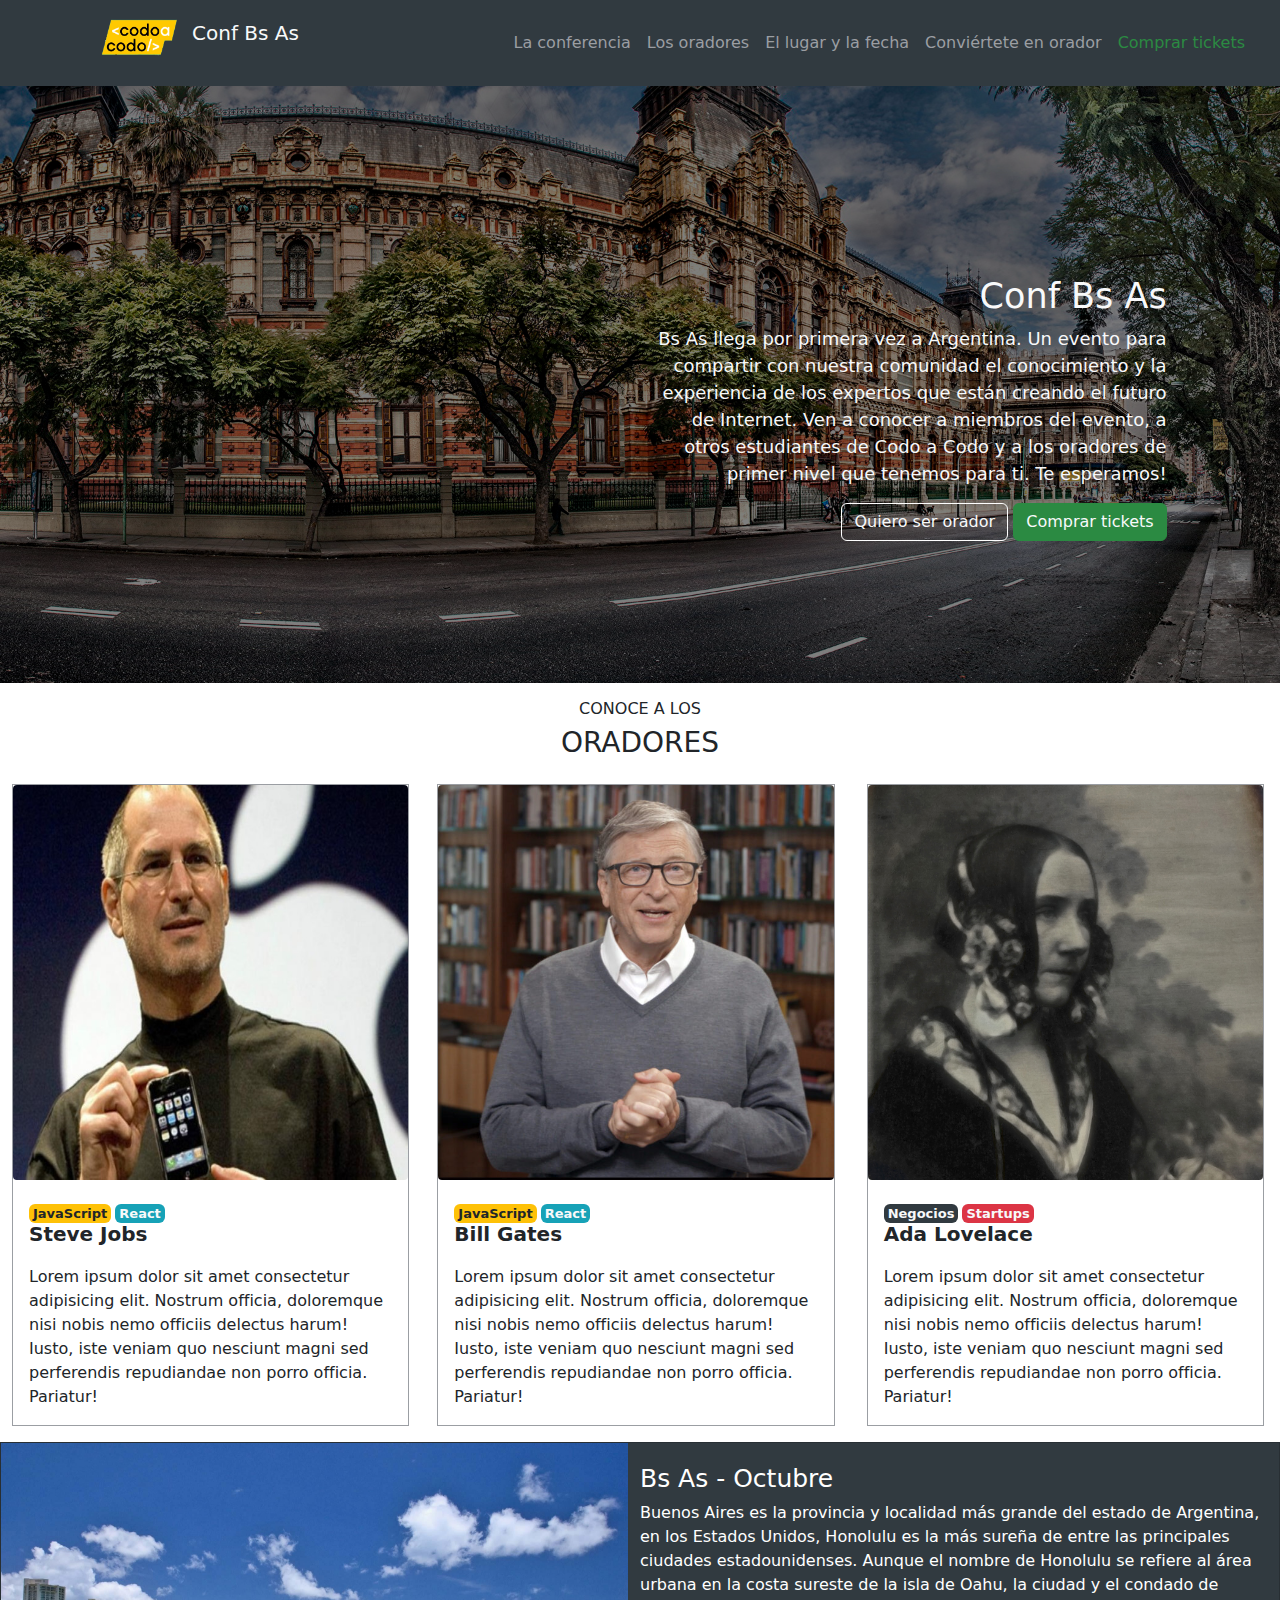
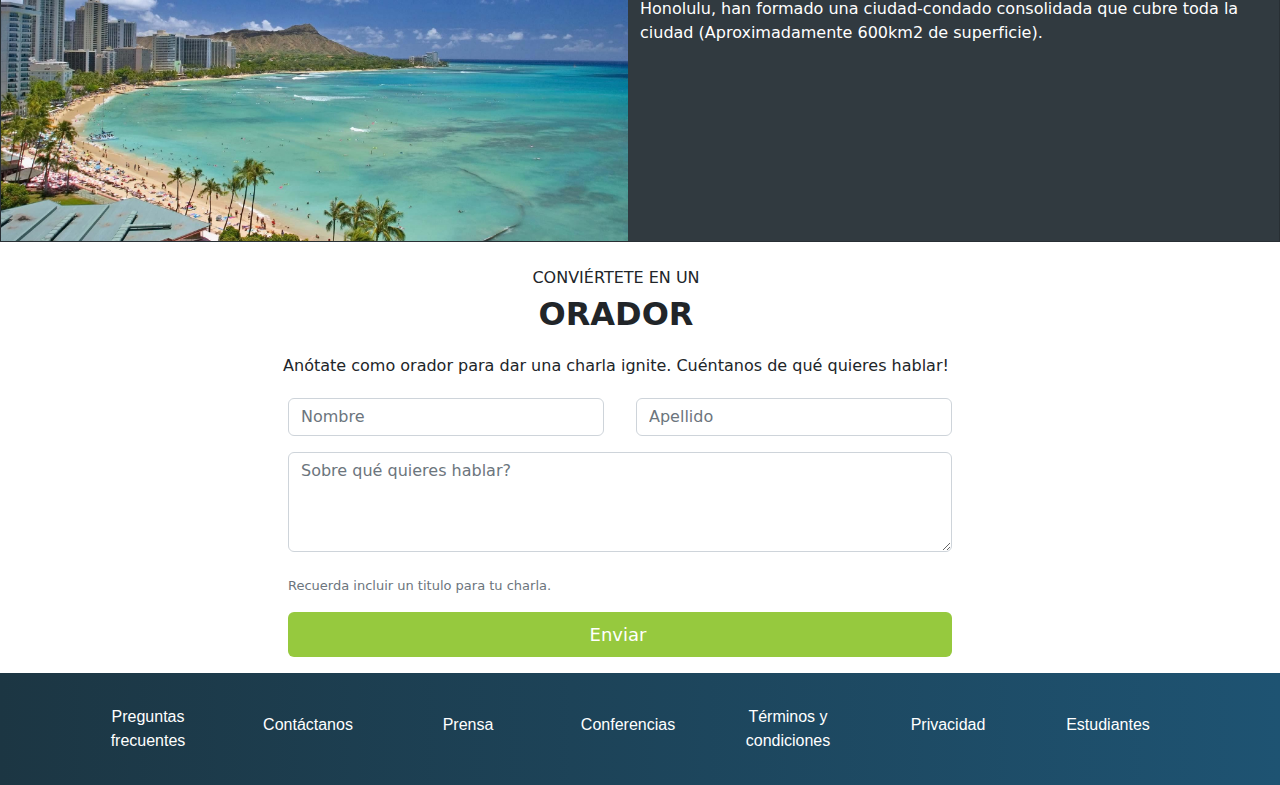
==== index.html @ 65436421 "Pagina web" ====
<!DOCTYPE html>
<html lang="es">
  <head>
    <meta charset="UTF-8">
    <meta http-equiv="X-UA-Compatible" content="IE=edge">
    <meta name="Descripcion" content="Trabajo integrador">
    <meta name="viewport" content="width=device-width, initial-scale=1.0">
    <link rel="stylesheet" href="./scss/custom.css">
    <link rel="preconnect" href="https://fonts.googleapis.com">
    <link rel="preconnect" href="https://fonts.gstatic.com" crossorigin>
    <link href="https://fonts.googleapis.com/css2?family=Oswald:wght@300&family=Poppins:wght@500&family=Roboto:wght@300&family=Scada&display=swap" rel="stylesheet">
    <title>Integrador</title>
  </head>
  <body class="body">
    <script src="/lib/bootstrap/dist/js/bootstrap.min.js"></script>
    <div class="menu">
      <!-- SECCION "NAVBAR" -->
      <nav class="navbar position-relative navbar-expand-lg">
        <div class="container-fluid">
          <img id="logonav" class="logo postition-absolute" src="./assets/img/codoacodo.png" alt="logo de codo a codo">
          <a id="inicio_conf" class="navbar-brand text-light ps-50px" href="#secmain">Conf Bs As</a>
          <button class="navbar-toggler" type="button" data-bs-toggle="collapse" data-bs-target="#navbarNavAltMarkup" aria-controls="navbarNavAltMarkup" aria-expanded="false" aria-label="Toggle navigation">
            <span class="navbar-toggler-icon"></span>
          </button>
          <div class="collapse navbar-collapse" id="navbarNavAltMarkup">
            <div class="navbar-nav fs-6">
              <a id="la_conf" class="nav-link" aria-current="page" href="#secmain">La conferencia</a>
              <a id="los_oradores" class="nav-link" href="#oradores">Los oradores</a>
              <a id="el_lyf" class="nav-link" href="#lugyfec">El lugar y la fecha</a>
              <a id="conv_en_orador" class="nav-link" href="#conv_orador">Conviértete en orador</a>
              <a id="link_comp_tickets" class="nav-link" href="#">Comprar tickets</a>
            </div>
          </div>  
        </div>     
      </nav>
    </div>
    <!-- SECCION PRINCIPAL "CONF BS AS" -->
    <section id="secmain" class="seccionprincipal position-relative">
      <div class="body-background img-fluid" style="background-image: url('./assets/img/ba1.jpg'); height: 597px; background-position: bottom; background-size: cover; position: relative;">
        <div class="mascara postition-absolute" style="background-color: rgba(0, 0, 0, 0.5); height: 597px; background-position: center; background-size: cover;">
            <div class="cont_flex postition-absolute text-light text-end bottom-30">
              <h1 class="main">
                Conf Bs As
              </h1>
              <p class="mainconf">
                Bs As llega por primera vez a Argentina. Un evento para compartir con nuestra comunidad el  conocimiento y la experiencia de los expertos que están creando el futuro de Internet. Ven a conocer a miembros del evento, a otros estudiantes de Codo a Codo y a los oradores de primer nivel  que tenemos para ti. Te esperamos!
              </p>
              <div class="botones">
                <a id="btn_conv_orador" class="btn link-light" style="border-color: white;" href="#conv_orador" role="button">Quiero ser orador</a>
                <a class="btn btn-primary link-light" href="#" role="button">Comprar tickets</a>
              </div>
            </div>
        </div>
      </div>
    </section>
    <!-- SECCION "ORADORES" -->
    <div id="oradores" class="oradores container-fluid position-relative">
      <div class="text-center p-3 postition-absolute">
        <h3 class="fs-6">
          CONOCE A LOS
        </h3>
        <h3 class="fs-3 pt-0">
          ORADORES
        </h3>
      </div>
      <div id="row_cards" class="row postition-absolute">
        <div id="col_steve" class="col mb-3">
          <div class="card1 border border-success">
            <img src="./assets/img/steve1.jpg" class="img-fluid rounded-1 d-flex justify-content-center" alt="steve_jobs">
            <div class="d-flex pt-3" style="font-size: small; margin-bottom: -20px;">
              <p class="ms-3 me-1 mt-2 px-3 bg-warning rounded-2 pe-1 ps-1 fw-bold">
                JavaScript
              </p>
              <p class="mt-2 px-3 bg-info rounded-2 pe-1 ps-1 fw-bold text-light">
                React
              </p>
            </div>
            <p class="px-3 fw-semibold fs-5">
              Steve Jobs
            </p>
            <p id="texto_steve" class="px-3">Lorem ipsum dolor sit amet consectetur adipisicing elit. Nostrum officia, doloremque nisi nobis nemo officiis delectus harum! Iusto, iste veniam quo nesciunt magni sed perferendis repudiandae non porro officia. Pariatur!
            </p>
          </div> 
        </div>
        <div class="col px-3 mb-3">
          <div class="card2 border border-success">
            <img src="./assets/img/bill.jpg" class="img-fluid rounded-1 d-flex justify-content-center" alt="bill">
            <div class="d-flex pt-3" style="font-size: small; margin-bottom: -20px;">
              <p class="ms-3 me-1 mt-2 px-3 bg-warning rounded-2 pe-1 ps-1 fw-bold">
                JavaScript
              </p>
              <p class="mt-2 px-3 bg-info rounded-2 pe-1 ps-1 fw-bold text-light">
                React
              </p>
            </div>
            <p class="px-3 fw-semibold fs-5">
              Bill Gates
            </p>
            <p id="texto_bill" class="px-3">Lorem ipsum dolor sit amet consectetur adipisicing elit. Nostrum officia, doloremque nisi nobis nemo officiis delectus harum! Iusto, iste veniam quo nesciunt magni sed perferendis repudiandae non porro officia. Pariatur!
            </p>
          </div>
        </div>
        <div class="col px-3 mb-3">
          <div class="card3 border border-success">
            <img src="./assets/img/ada.jpeg" class="img-fluid rounded-1 d-flex justify-content-center" alt="ada_lovelace">
            <div class="d-flex pt-3" style="font-size: small; margin-bottom: -20px;">
              <p class="ms-3 me-1 mt-2 px-3 bg-secondary rounded-2 pe-1 ps-1 fw-bold text-light">
                Negocios
              </p>
              <p class="mt-2 px-3 bg-danger rounded-2 pe-1 ps-1 fw-bold text-light">
                Startups
              </p>
            </div>
            <p class="px-3 fw-semibold fs-5">
              Ada Lovelace
            </p>
            <p id="texto_ada" class="px-3">Lorem ipsum dolor sit amet consectetur adipisicing elit. Nostrum officia, doloremque nisi nobis nemo officiis delectus harum! Iusto, iste veniam quo nesciunt magni sed perferendis repudiandae non porro officia. Pariatur!
            </p>
          </div> 
        </div>
      </div>
    </div>
    <!-- SECCION "EL LUGAR Y LA FECHA" -->
    <div id="lugyfec" class="lugaryfecha position-relative p-0">
      <div class="card postition-absolute text-bg-secondary mb-3 mx-0 rounded-0">
        <div id="row_lyf" class="row w-100 mx-0 p-0 d-flex">
          <div class="col p-0 m-0">
            <img id="honolulu" class="honolulu img-fluid mx-0 w-100" src="./assets/img/honolulu.jpg" alt="honolulu">
          </div>
          <div id="col_texto_lyf" class="col text-start border-top border-secondary d-flex">
            <p class="titulolyf mb-1 postition-absolute">
              Bs As - Octubre
            </p>
            <p>
              Buenos Aires es la provincia y localidad más grande del estado de Argentina, en los Estados Unidos, Honolulu es la más sureña de entre las principales ciudades estadounidenses. Aunque el nombre de Honolulu se refiere al área urbana en la costa sureste de la isla de Oahu, la ciudad y el condado de Honolulu, han formado una ciudad-condado consolidada que cubre toda la ciudad (Aproximadamente 600km2 de superficie).
            </p>  
          </div>
        </div>
      </div>
    </div>
    <!-- SECCION "CONVIERTETE EN ORADOR" -->
    <div id="conv_orador">
      <div id="texto_conv_orador" class="conv_orador text-center">
        <p class="texto_convertirse fs-6 pt-2">CONVIÉRTETE EN UN<br><span class="texto_orador fs-2 fw-semibold">ORADOR</span></p>
        <p class="texto_mensaje">Anótate como orador para dar una <span class="texto_dotted">charla ignite</span>. Cuéntanos de qué quieres hablar!</p>
      </div>
      <div id="row_conv_orador" class="row container-fluid">
        <div id="form_conv_orador_flex" class="form-floating">
          <div class="col pt-1 pe-3">
            <input type="text" class="form-control" placeholder="Nombre" aria-label="Nombre">
          </div>
          <div class="col pt-1 ps-3">
            <input type="text" class="form-control" placeholder="Apellido" aria-label="Apellido">
          </div>
        </div> 
        <div>
          <textarea class="form-control" placeholder="Sobre qué quieres hablar?" id="floatingTextarea2" style="height: 100px"></textarea>
          <label for="floatingTextarea2" class="textarea text-muted"></label>
          <p class="recordatorio text-muted">Recuerda incluir un titulo para tu charla.</p>
          <input id="enviar" class="btn" type="submit" value="Enviar">
        </div>
      </div>
    </div>
    <!-- SECCION "FOOTER" -->
    <div id="secfooter" class="secfooter">
      <footer id="footer" class="card-footer mt-3 text-center">
        <div id="row_footer_flex" class="row w-100">
          <div class="col">
            <a id="preguntasfrec" href="#" class="enlace">Preguntas frecuentes</a>
          </div>
          <div class="col pt-2">
            <a id="contactanos" href="#" class="enlace">Contáctanos</a>
          </div>
          <div class="col pt-2">
            <a id="prensa" href="#" class="enlace">Prensa</a>
          </div>
          <div class="col pt-2">
            <a id="conferencias" href="#" class="enlace">Conferencias</a>
          </div>
          <div class="col">
            <a id="termycond" href="#" class="enlace">Términos y condiciones</a>
          </div>
          <div class="col pt-2">
            <a id="privacidad" href="#" class="enlace">Privacidad</a>
          </div>
          <div class="col pt-2">
            <a id="estudiantes" href="#" class="enlace">Estudiantes</a>
          </div>
        </div>
      </footer>
    </div>
  </body>
---- scss/custom.css ----
@charset "UTF-8";
/* 1.-Patrones de color */
/* 2.-Modificación de variables en bootstrap */
/* 3.-UBICACION DEL LOGO, INICIO Y NAV */
.body {
  width: auto;
  margin-right: 0;
  padding-right: 0;
}

.navbar {
  background: #313a40;
  width: auto;
}

#la_conf:hover, #los_oradores:hover, #el_lyf:hover, #conv_en_orador:hover, #link_comp_tickets:hover {
  color: white;
}

#la_conf, #los_oradores, #el_lyf, #conv_en_orador {
  color: #9b9ea3;
}

#link_comp_tickets {
  color: #2b8a42;
}

img.logo {
  width: 180px;
  margin-bottom: 10px;
  padding-left: 2cm;
}

a.navbar-brand {
  font-size: 20px;
}

.navbar-brand {
  margin-bottom: 20px;
}

div.navbar-nav {
  padding-left: 20%;
}

/* PERSONALIZACION DE LA PARTE PRINCIPAL */
div.cont_flex {
  padding-top: 5cm;
  padding-left: 15cm;
  padding-right: 3cm;
  margin: auto;
  display: flex;
  flex-direction: column;
}

#btn_conv_orador:hover {
  color: white;
  background-color: gray;
}

/* SECCION ORADORES */
div.cont_flex_oradores {
  display: flex;
}

h1.main, .main.h1 {
  font-size: 35px;
}

p.mainconf {
  font-size: 18px;
  padding-left: 2cm;
}

/* SECCION LUGAR Y FECHA */
section.lugaryfecha {
  padding-top: 1.5cm;
}

#row {
  padding-left: 0cm;
  margin-right: 1cm;
}

#honolulu {
  background-image: url("../assets/img/honolulu.jpg");
  background-size: 50%;
}

#col_texto_lyf {
  display: flex;
  flex-direction: column;
}

p.titulolyf {
  font-size: 25px;
  font-weight: 500;
  padding-top: 0.4cm;
}

/* SECCION CONVIERTETE EN ORADOR */
#texto_conv_orador {
  display: flex;
  flex-direction: column;
  padding-right: 3rem;
}

#form_conv_orador_flex {
  margin-bottom: 1rem;
  display: flex;
  flex-direction: row;
}

#row_conv_orador {
  display: flex;
  padding-left: 18rem;
  padding-right: 19rem;
}

p.recordatorio {
  font-size: small;
}

#enviar {
  width: 100%;
  color: white;
  background-color: #96c93e;
  font-size: large;
  text-align: center;
  margin: 0;
  padding-top: 0.5rem;
  padding-bottom: 0.5rem;
  padding-right: 1rem;
}

/* FOOTER */
#footer {
  background-size: 100%;
  background: linear-gradient(to right, #1c3643, #1e5372);
  width: 100%;
  height: 100%;
  padding-top: 2rem;
  padding-bottom: 2rem;
  position: relative;
}

#row_footer_flex {
  display: flex;
  flex-direction: row;
  padding-right: 5rem;
  padding-left: 5rem;
}

#preguntasfrec, #contactanos, #prensa, #conferencias, #termycond, #privacidad, #estudiantes {
  font-weight: 400;
  font-size: 1rem;
  text-decoration: none;
  font-family: "Segoe UI", Tahoma, Geneva, Verdana, sans-serif;
  color: white;
}

/* RESPONSIVE CELULARES */
@media (max-width: 420px) {
  /* NAV Y SECCION PRINCIPAL CELULAR */
  #logonav {
    margin: 0;
    padding: 0;
    width: 35%;
  }
  #inicio_conf {
    padding-right: 3rem;
  }
  div.cont_flex {
    padding-top: 5rem;
    padding-left: 1rem;
    padding-right: 1rem;
    margin: auto;
    display: flex;
    flex-direction: column;
  }
  /* SECCION ORADORES CELULAR */
  #row_cards {
    display: flex;
    width: auto;
    height: auto;
    flex-direction: column;
  }
  #texto_steve, #texto_bill, #texto_ada {
    font-size: x-large;
  }
  /* SECCION LUGAR Y FECHA CELULAR */
  #row_lyf {
    display: flex;
    flex-direction: column;
  }
  #col_texto_lyf {
    font-size: 22px;
    padding-right: 1rem;
    padding-left: 1.5rem;
    display: flex;
    flex-direction: column;
  }
  /* SECCION CONVIERTETE EN ORADOR CELULARES */
  div#row_conv_orador {
    display: flex;
    flex-direction: column;
    padding: 0rem;
    margin: 0rem;
  }
  #texto_conv_orador p {
    display: flex;
    flex-direction: column;
    padding-left: 3rem;
  }
  #form_conv_orador_flex {
    margin-bottom: 1rem;
    display: flex;
    flex-direction: row;
  }
  /* SECCION FOOTER CELULARES */
  div#row_footer_flex {
    display: flex;
    flex-direction: row;
    text-align: left;
    padding-right: 1rem;
    padding-left: 1rem;
    margin: 0;
  }
}
/* FIN RESPONSIVE CELULARES */
/* RESPONSIVE TABLETS */
@media (max-width: 992px) {
  /* NAV Y SECCION PRINCIPAL TABLETS */
  #logonav {
    margin: 0;
    padding: 0;
    width: 35%;
  }
  #inicio_conf {
    padding-right: 3rem;
  }
  div.cont_flex {
    padding-top: 5rem;
    padding-left: 1rem;
    padding-right: 1rem;
    margin: auto;
    display: flex;
    flex-direction: column;
  }
  /* SECCION ORADORES TABLETS */
  #row_cards {
    display: flex;
    width: auto;
    height: auto;
    flex-direction: column;
  }
  #texto_steve, #texto_bill, #texto_ada {
    font-size: x-large;
  }
  /* SECCION LUGAR Y FECHA TABLETS */
  #row_lyf {
    display: flex;
    flex-direction: column;
  }
  #col_texto_lyf {
    font-size: 22px;
    padding-right: 1rem;
    padding-left: 1.5rem;
    display: flex;
    flex-direction: column;
  }
  /* SECCION CONVIERTETE EN ORADOR TABLETS */
  div#row_conv_orador {
    display: flex;
    flex-direction: column;
    padding: 0rem;
    margin: 0rem;
  }
  #texto_conv_orador p {
    display: flex;
    flex-direction: column;
    padding-left: 3rem;
  }
  #form_conv_orador_flex {
    margin-bottom: 1rem;
    display: flex;
    flex-direction: row;
  }
  /* SECCION FOOTER TABLETS */
  div#row_footer_flex {
    display: flex;
    flex-direction: row;
    text-align: left;
    padding-right: 1rem;
    padding-left: 1rem;
    margin: 0;
  }
}
/* FIN RESPONSIVE TABLETS */
/*!
 * Bootstrap  v5.2.1 (https://getbootstrap.com/)
 * Copyright 2011-2022 The Bootstrap Authors
 * Copyright 2011-2022 Twitter, Inc.
 * Licensed under MIT (https://github.com/twbs/bootstrap/blob/main/LICENSE)
 */
:root {
  --bs-blue: #0d6efd;
  --bs-indigo: #6610f2;
  --bs-purple: #6f42c1;
  --bs-pink: #d63384;
  --bs-red: #dc3545;
  --bs-orange: #fd7e14;
  --bs-yellow: #ffc107;
  --bs-green: #198754;
  --bs-teal: #20c997;
  --bs-cyan: #0dcaf0;
  --bs-black: #000;
  --bs-white: #fff;
  --bs-gray: #6c757d;
  --bs-gray-dark: #343a40;
  --bs-gray-100: #f8f9fa;
  --bs-gray-200: #e9ecef;
  --bs-gray-300: #dee2e6;
  --bs-gray-400: #ced4da;
  --bs-gray-500: #adb5bd;
  --bs-gray-600: #6c757d;
  --bs-gray-700: #495057;
  --bs-gray-800: #343a40;
  --bs-gray-900: #212529;
  --bs-primary: #2b8a42;
  --bs-secondary: #313a40;
  --bs-success: #9b9ea3;
  --bs-info: #17a2b7;
  --bs-warning: #fec107;
  --bs-danger: #dc3545;
  --bs-light: #f8f9fa;
  --bs-dark: #212529;
  --bs-primary-rgb: 43, 138, 66;
  --bs-secondary-rgb: 49, 58, 64;
  --bs-success-rgb: 155, 158, 163;
  --bs-info-rgb: 23, 162, 183;
  --bs-warning-rgb: 254, 193, 7;
  --bs-danger-rgb: 220, 53, 69;
  --bs-light-rgb: 248, 249, 250;
  --bs-dark-rgb: 33, 37, 41;
  --bs-white-rgb: 255, 255, 255;
  --bs-black-rgb: 0, 0, 0;
  --bs-body-color-rgb: 33, 37, 41;
  --bs-body-bg-rgb: 255, 255, 255;
  --bs-font-sans-serif: system-ui, -apple-system, "Segoe UI", Roboto, "Helvetica Neue", "Noto Sans", "Liberation Sans", Arial, sans-serif, "Apple Color Emoji", "Segoe UI Emoji", "Segoe UI Symbol", "Noto Color Emoji";
  --bs-font-monospace: SFMono-Regular, Menlo, Monaco, Consolas, "Liberation Mono", "Courier New", monospace;
  --bs-gradient: linear-gradient(180deg, rgba(255, 255, 255, 0.15), rgba(255, 255, 255, 0));
  --bs-body-font-family: var(--bs-font-sans-serif);
  --bs-body-font-size: 1rem;
  --bs-body-font-weight: 400;
  --bs-body-line-height: 1.5;
  --bs-body-color: #212529;
  --bs-body-bg: #fff;
  --bs-border-width: 1px;
  --bs-border-style: solid;
  --bs-border-color: #dee2e6;
  --bs-border-color-translucent: rgba(0, 0, 0, 0.175);
  --bs-border-radius: 0.375rem;
  --bs-border-radius-sm: 0.25rem;
  --bs-border-radius-lg: 0.5rem;
  --bs-border-radius-xl: 1rem;
  --bs-border-radius-2xl: 2rem;
  --bs-border-radius-pill: 50rem;
  --bs-link-color: #2b8a42;
  --bs-link-hover-color: #226e35;
  --bs-code-color: #d63384;
  --bs-highlight-bg: #fff3cd;
}

*,
*::before,
*::after {
  box-sizing: border-box;
}

@media (prefers-reduced-motion: no-preference) {
  :root {
    scroll-behavior: smooth;
  }
}

body {
  margin: 0;
  font-family: var(--bs-body-font-family);
  font-size: var(--bs-body-font-size);
  font-weight: var(--bs-body-font-weight);
  line-height: var(--bs-body-line-height);
  color: var(--bs-body-color);
  text-align: var(--bs-body-text-align);
  background-color: var(--bs-body-bg);
  -webkit-text-size-adjust: 100%;
  -webkit-tap-highlight-color: rgba(0, 0, 0, 0);
}

hr {
  margin: 1rem 0;
  color: inherit;
  border: 0;
  border-top: 1px solid;
  opacity: 0.25;
}

h6, .h6, h5, .h5, h4, .h4, h3, .h3, h2, .h2, h1, .h1 {
  margin-top: 0;
  margin-bottom: 0.5rem;
  font-weight: 500;
  line-height: 1.2;
}

h1, .h1 {
  font-size: calc(1.375rem + 1.5vw);
}
@media (min-width: 1200px) {
  h1, .h1 {
    font-size: 2.5rem;
  }
}

h2, .h2 {
  font-size: calc(1.325rem + 0.9vw);
}
@media (min-width: 1200px) {
  h2, .h2 {
    font-size: 2rem;
  }
}

h3, .h3 {
  font-size: calc(1.3rem + 0.6vw);
}
@media (min-width: 1200px) {
  h3, .h3 {
    font-size: 1.75rem;
  }
}

h4, .h4 {
  font-size: calc(1.275rem + 0.3vw);
}
@media (min-width: 1200px) {
  h4, .h4 {
    font-size: 1.5rem;
  }
}

h5, .h5 {
  font-size: 1.25rem;
}

h6, .h6 {
  font-size: 1rem;
}

p {
  margin-top: 0;
  margin-bottom: 1rem;
}

abbr[title] {
  -webkit-text-decoration: underline dotted;
          text-decoration: underline dotted;
  cursor: help;
  -webkit-text-decoration-skip-ink: none;
          text-decoration-skip-ink: none;
}

address {
  margin-bottom: 1rem;
  font-style: normal;
  line-height: inherit;
}

ol,
ul {
  padding-left: 2rem;
}

ol,
ul,
dl {
  margin-top: 0;
  margin-bottom: 1rem;
}

ol ol,
ul ul,
ol ul,
ul ol {
  margin-bottom: 0;
}

dt {
  font-weight: 700;
}

dd {
  margin-bottom: 0.5rem;
  margin-left: 0;
}

blockquote {
  margin: 0 0 1rem;
}

b,
strong {
  font-weight: bolder;
}

small, .small {
  font-size: 0.875em;
}

mark, .mark {
  padding: 0.1875em;
  background-color: var(--bs-highlight-bg);
}

sub,
sup {
  position: relative;
  font-size: 0.75em;
  line-height: 0;
  vertical-align: baseline;
}

sub {
  bottom: -0.25em;
}

sup {
  top: -0.5em;
}

a {
  color: var(--bs-link-color);
  text-decoration: underline;
}
a:hover {
  color: var(--bs-link-hover-color);
}

a:not([href]):not([class]), a:not([href]):not([class]):hover {
  color: inherit;
  text-decoration: none;
}

pre,
code,
kbd,
samp {
  font-family: var(--bs-font-monospace);
  font-size: 1em;
}

pre {
  display: block;
  margin-top: 0;
  margin-bottom: 1rem;
  overflow: auto;
  font-size: 0.875em;
}
pre code {
  font-size: inherit;
  color: inherit;
  word-break: normal;
}

code {
  font-size: 0.875em;
  color: var(--bs-code-color);
  word-wrap: break-word;
}
a > code {
  color: inherit;
}

kbd {
  padding: 0.1875rem 0.375rem;
  font-size: 0.875em;
  color: var(--bs-body-bg);
  background-color: var(--bs-body-color);
  border-radius: 0.25rem;
}
kbd kbd {
  padding: 0;
  font-size: 1em;
}

figure {
  margin: 0 0 1rem;
}

img,
svg {
  vertical-align: middle;
}

table {
  caption-side: bottom;
  border-collapse: collapse;
}

caption {
  padding-top: 0.5rem;
  padding-bottom: 0.5rem;
  color: #6c757d;
  text-align: left;
}

th {
  text-align: inherit;
  text-align: -webkit-match-parent;
}

thead,
tbody,
tfoot,
tr,
td,
th {
  border-color: inherit;
  border-style: solid;
  border-width: 0;
}

label {
  display: inline-block;
}

button {
  border-radius: 0;
}

button:focus:not(:focus-visible) {
  outline: 0;
}

input,
button,
select,
optgroup,
textarea {
  margin: 0;
  font-family: inherit;
  font-size: inherit;
  line-height: inherit;
}

button,
select {
  text-transform: none;
}

[role=button] {
  cursor: pointer;
}

select {
  word-wrap: normal;
}
select:disabled {
  opacity: 1;
}

[list]:not([type=date]):not([type=datetime-local]):not([type=month]):not([type=week]):not([type=time])::-webkit-calendar-picker-indicator {
  display: none !important;
}

button,
[type=button],
[type=reset],
[type=submit] {
  -webkit-appearance: button;
}
button:not(:disabled),
[type=button]:not(:disabled),
[type=reset]:not(:disabled),
[type=submit]:not(:disabled) {
  cursor: pointer;
}

::-moz-focus-inner {
  padding: 0;
  border-style: none;
}

textarea {
  resize: vertical;
}

fieldset {
  min-width: 0;
  padding: 0;
  margin: 0;
  border: 0;
}

legend {
  float: left;
  width: 100%;
  padding: 0;
  margin-bottom: 0.5rem;
  font-size: calc(1.275rem + 0.3vw);
  line-height: inherit;
}
@media (min-width: 1200px) {
  legend {
    font-size: 1.5rem;
  }
}
legend + * {
  clear: left;
}

::-webkit-datetime-edit-fields-wrapper,
::-webkit-datetime-edit-text,
::-webkit-datetime-edit-minute,
::-webkit-datetime-edit-hour-field,
::-webkit-datetime-edit-day-field,
::-webkit-datetime-edit-month-field,
::-webkit-datetime-edit-year-field {
  padding: 0;
}

::-webkit-inner-spin-button {
  height: auto;
}

[type=search] {
  outline-offset: -2px;
  -webkit-appearance: textfield;
}

/* rtl:raw:
[type="tel"],
[type="url"],
[type="email"],
[type="number"] {
  direction: ltr;
}
*/
::-webkit-search-decoration {
  -webkit-appearance: none;
}

::-webkit-color-swatch-wrapper {
  padding: 0;
}

::-webkit-file-upload-button {
  font: inherit;
  -webkit-appearance: button;
}

::file-selector-button {
  font: inherit;
  -webkit-appearance: button;
}

output {
  display: inline-block;
}

iframe {
  border: 0;
}

summary {
  display: list-item;
  cursor: pointer;
}

progress {
  vertical-align: baseline;
}

[hidden] {
  display: none !important;
}

.lead {
  font-size: 1.25rem;
  font-weight: 300;
}

.display-1 {
  font-size: calc(1.625rem + 4.5vw);
  font-weight: 300;
  line-height: 1.2;
}
@media (min-width: 1200px) {
  .display-1 {
    font-size: 5rem;
  }
}

.display-2 {
  font-size: calc(1.575rem + 3.9vw);
  font-weight: 300;
  line-height: 1.2;
}
@media (min-width: 1200px) {
  .display-2 {
    font-size: 4.5rem;
  }
}

.display-3 {
  font-size: calc(1.525rem + 3.3vw);
  font-weight: 300;
  line-height: 1.2;
}
@media (min-width: 1200px) {
  .display-3 {
    font-size: 4rem;
  }
}

.display-4 {
  font-size: calc(1.475rem + 2.7vw);
  font-weight: 300;
  line-height: 1.2;
}
@media (min-width: 1200px) {
  .display-4 {
    font-size: 3.5rem;
  }
}

.display-5 {
  font-size: calc(1.425rem + 2.1vw);
  font-weight: 300;
  line-height: 1.2;
}
@media (min-width: 1200px) {
  .display-5 {
    font-size: 3rem;
  }
}

.display-6 {
  font-size: calc(1.375rem + 1.5vw);
  font-weight: 300;
  line-height: 1.2;
}
@media (min-width: 1200px) {
  .display-6 {
    font-size: 2.5rem;
  }
}

.list-unstyled {
  padding-left: 0;
  list-style: none;
}

.list-inline {
  padding-left: 0;
  list-style: none;
}

.list-inline-item {
  display: inline-block;
}
.list-inline-item:not(:last-child) {
  margin-right: 0.5rem;
}

.initialism {
  font-size: 0.875em;
  text-transform: uppercase;
}

.blockquote {
  margin-bottom: 1rem;
  font-size: 1.25rem;
}
.blockquote > :last-child {
  margin-bottom: 0;
}

.blockquote-footer {
  margin-top: -1rem;
  margin-bottom: 1rem;
  font-size: 0.875em;
  color: #6c757d;
}
.blockquote-footer::before {
  content: "— ";
}

.img-fluid {
  max-width: 100%;
  height: auto;
}

.img-thumbnail {
  padding: 0.25rem;
  background-color: #fff;
  border: 1px solid var(--bs-border-color);
  border-radius: 0.375rem;
  max-width: 100%;
  height: auto;
}

.figure {
  display: inline-block;
}

.figure-img {
  margin-bottom: 0.5rem;
  line-height: 1;
}

.figure-caption {
  font-size: 0.875em;
  color: #6c757d;
}

.container,
.container-fluid,
.container-xxl,
.container-xl,
.container-lg,
.container-md,
.container-sm {
  --bs-gutter-x: 1.5rem;
  --bs-gutter-y: 0;
  width: 100%;
  padding-right: calc(var(--bs-gutter-x) * 0.5);
  padding-left: calc(var(--bs-gutter-x) * 0.5);
  margin-right: auto;
  margin-left: auto;
}

@media (min-width: 576px) {
  .container-sm, .container {
    max-width: 540px;
  }
}
@media (min-width: 768px) {
  .container-md, .container-sm, .container {
    max-width: 720px;
  }
}
@media (min-width: 992px) {
  .container-lg, .container-md, .container-sm, .container {
    max-width: 960px;
  }
}
@media (min-width: 1200px) {
  .container-xl, .container-lg, .container-md, .container-sm, .container {
    max-width: 1140px;
  }
}
@media (min-width: 1400px) {
  .container-xxl, .container-xl, .container-lg, .container-md, .container-sm, .container {
    max-width: 1320px;
  }
}
.row {
  --bs-gutter-x: 1.5rem;
  --bs-gutter-y: 0;
  display: flex;
  flex-wrap: wrap;
  margin-top: calc(-1 * var(--bs-gutter-y));
  margin-right: calc(-0.5 * var(--bs-gutter-x));
  margin-left: calc(-0.5 * var(--bs-gutter-x));
}
.row > * {
  flex-shrink: 0;
  width: 100%;
  max-width: 100%;
  padding-right: calc(var(--bs-gutter-x) * 0.5);
  padding-left: calc(var(--bs-gutter-x) * 0.5);
  margin-top: var(--bs-gutter-y);
}

.col {
  flex: 1 0 0%;
}

.row-cols-auto > * {
  flex: 0 0 auto;
  width: auto;
}

.row-cols-1 > * {
  flex: 0 0 auto;
  width: 100%;
}

.row-cols-2 > * {
  flex: 0 0 auto;
  width: 50%;
}

.row-cols-3 > * {
  flex: 0 0 auto;
  width: 33.3333333333%;
}

.row-cols-4 > * {
  flex: 0 0 auto;
  width: 25%;
}

.row-cols-5 > * {
  flex: 0 0 auto;
  width: 20%;
}

.row-cols-6 > * {
  flex: 0 0 auto;
  width: 16.6666666667%;
}

.col-auto {
  flex: 0 0 auto;
  width: auto;
}

.col-1 {
  flex: 0 0 auto;
  width: 8.33333333%;
}

.col-2 {
  flex: 0 0 auto;
  width: 16.66666667%;
}

.col-3 {
  flex: 0 0 auto;
  width: 25%;
}

.col-4 {
  flex: 0 0 auto;
  width: 33.33333333%;
}

.col-5 {
  flex: 0 0 auto;
  width: 41.66666667%;
}

.col-6 {
  flex: 0 0 auto;
  width: 50%;
}

.col-7 {
  flex: 0 0 auto;
  width: 58.33333333%;
}

.col-8 {
  flex: 0 0 auto;
  width: 66.66666667%;
}

.col-9 {
  flex: 0 0 auto;
  width: 75%;
}

.col-10 {
  flex: 0 0 auto;
  width: 83.33333333%;
}

.col-11 {
  flex: 0 0 auto;
  width: 91.66666667%;
}

.col-12 {
  flex: 0 0 auto;
  width: 100%;
}

.offset-1 {
  margin-left: 8.33333333%;
}

.offset-2 {
  margin-left: 16.66666667%;
}

.offset-3 {
  margin-left: 25%;
}

.offset-4 {
  margin-left: 33.33333333%;
}

.offset-5 {
  margin-left: 41.66666667%;
}

.offset-6 {
  margin-left: 50%;
}

.offset-7 {
  margin-left: 58.33333333%;
}

.offset-8 {
  margin-left: 66.66666667%;
}

.offset-9 {
  margin-left: 75%;
}

.offset-10 {
  margin-left: 83.33333333%;
}

.offset-11 {
  margin-left: 91.66666667%;
}

.g-0,
.gx-0 {
  --bs-gutter-x: 0;
}

.g-0,
.gy-0 {
  --bs-gutter-y: 0;
}

.g-1,
.gx-1 {
  --bs-gutter-x: 0.25rem;
}

.g-1,
.gy-1 {
  --bs-gutter-y: 0.25rem;
}

.g-2,
.gx-2 {
  --bs-gutter-x: 0.5rem;
}

.g-2,
.gy-2 {
  --bs-gutter-y: 0.5rem;
}

.g-3,
.gx-3 {
  --bs-gutter-x: 1rem;
}

.g-3,
.gy-3 {
  --bs-gutter-y: 1rem;
}

.g-4,
.gx-4 {
  --bs-gutter-x: 1.5rem;
}

.g-4,
.gy-4 {
  --bs-gutter-y: 1.5rem;
}

.g-5,
.gx-5 {
  --bs-gutter-x: 7.3rem;
}

.g-5,
.gy-5 {
  --bs-gutter-y: 7.3rem;
}

.g-6,
.gx-6 {
  --bs-gutter-x: 10rem;
}

.g-6,
.gy-6 {
  --bs-gutter-y: 10rem;
}

@media (min-width: 576px) {
  .col-sm {
    flex: 1 0 0%;
  }
  .row-cols-sm-auto > * {
    flex: 0 0 auto;
    width: auto;
  }
  .row-cols-sm-1 > * {
    flex: 0 0 auto;
    width: 100%;
  }
  .row-cols-sm-2 > * {
    flex: 0 0 auto;
    width: 50%;
  }
  .row-cols-sm-3 > * {
    flex: 0 0 auto;
    width: 33.3333333333%;
  }
  .row-cols-sm-4 > * {
    flex: 0 0 auto;
    width: 25%;
  }
  .row-cols-sm-5 > * {
    flex: 0 0 auto;
    width: 20%;
  }
  .row-cols-sm-6 > * {
    flex: 0 0 auto;
    width: 16.6666666667%;
  }
  .col-sm-auto {
    flex: 0 0 auto;
    width: auto;
  }
  .col-sm-1 {
    flex: 0 0 auto;
    width: 8.33333333%;
  }
  .col-sm-2 {
    flex: 0 0 auto;
    width: 16.66666667%;
  }
  .col-sm-3 {
    flex: 0 0 auto;
    width: 25%;
  }
  .col-sm-4 {
    flex: 0 0 auto;
    width: 33.33333333%;
  }
  .col-sm-5 {
    flex: 0 0 auto;
    width: 41.66666667%;
  }
  .col-sm-6 {
    flex: 0 0 auto;
    width: 50%;
  }
  .col-sm-7 {
    flex: 0 0 auto;
    width: 58.33333333%;
  }
  .col-sm-8 {
    flex: 0 0 auto;
    width: 66.66666667%;
  }
  .col-sm-9 {
    flex: 0 0 auto;
    width: 75%;
  }
  .col-sm-10 {
    flex: 0 0 auto;
    width: 83.33333333%;
  }
  .col-sm-11 {
    flex: 0 0 auto;
    width: 91.66666667%;
  }
  .col-sm-12 {
    flex: 0 0 auto;
    width: 100%;
  }
  .offset-sm-0 {
    margin-left: 0;
  }
  .offset-sm-1 {
    margin-left: 8.33333333%;
  }
  .offset-sm-2 {
    margin-left: 16.66666667%;
  }
  .offset-sm-3 {
    margin-left: 25%;
  }
  .offset-sm-4 {
    margin-left: 33.33333333%;
  }
  .offset-sm-5 {
    margin-left: 41.66666667%;
  }
  .offset-sm-6 {
    margin-left: 50%;
  }
  .offset-sm-7 {
    margin-left: 58.33333333%;
  }
  .offset-sm-8 {
    margin-left: 66.66666667%;
  }
  .offset-sm-9 {
    margin-left: 75%;
  }
  .offset-sm-10 {
    margin-left: 83.33333333%;
  }
  .offset-sm-11 {
    margin-left: 91.66666667%;
  }
  .g-sm-0,
.gx-sm-0 {
    --bs-gutter-x: 0;
  }
  .g-sm-0,
.gy-sm-0 {
    --bs-gutter-y: 0;
  }
  .g-sm-1,
.gx-sm-1 {
    --bs-gutter-x: 0.25rem;
  }
  .g-sm-1,
.gy-sm-1 {
    --bs-gutter-y: 0.25rem;
  }
  .g-sm-2,
.gx-sm-2 {
    --bs-gutter-x: 0.5rem;
  }
  .g-sm-2,
.gy-sm-2 {
    --bs-gutter-y: 0.5rem;
  }
  .g-sm-3,
.gx-sm-3 {
    --bs-gutter-x: 1rem;
  }
  .g-sm-3,
.gy-sm-3 {
    --bs-gutter-y: 1rem;
  }
  .g-sm-4,
.gx-sm-4 {
    --bs-gutter-x: 1.5rem;
  }
  .g-sm-4,
.gy-sm-4 {
    --bs-gutter-y: 1.5rem;
  }
  .g-sm-5,
.gx-sm-5 {
    --bs-gutter-x: 7.3rem;
  }
  .g-sm-5,
.gy-sm-5 {
    --bs-gutter-y: 7.3rem;
  }
  .g-sm-6,
.gx-sm-6 {
    --bs-gutter-x: 10rem;
  }
  .g-sm-6,
.gy-sm-6 {
    --bs-gutter-y: 10rem;
  }
}
@media (min-width: 768px) {
  .col-md {
    flex: 1 0 0%;
  }
  .row-cols-md-auto > * {
    flex: 0 0 auto;
    width: auto;
  }
  .row-cols-md-1 > * {
    flex: 0 0 auto;
    width: 100%;
  }
  .row-cols-md-2 > * {
    flex: 0 0 auto;
    width: 50%;
  }
  .row-cols-md-3 > * {
    flex: 0 0 auto;
    width: 33.3333333333%;
  }
  .row-cols-md-4 > * {
    flex: 0 0 auto;
    width: 25%;
  }
  .row-cols-md-5 > * {
    flex: 0 0 auto;
    width: 20%;
  }
  .row-cols-md-6 > * {
    flex: 0 0 auto;
    width: 16.6666666667%;
  }
  .col-md-auto {
    flex: 0 0 auto;
    width: auto;
  }
  .col-md-1 {
    flex: 0 0 auto;
    width: 8.33333333%;
  }
  .col-md-2 {
    flex: 0 0 auto;
    width: 16.66666667%;
  }
  .col-md-3 {
    flex: 0 0 auto;
    width: 25%;
  }
  .col-md-4 {
    flex: 0 0 auto;
    width: 33.33333333%;
  }
  .col-md-5 {
    flex: 0 0 auto;
    width: 41.66666667%;
  }
  .col-md-6 {
    flex: 0 0 auto;
    width: 50%;
  }
  .col-md-7 {
    flex: 0 0 auto;
    width: 58.33333333%;
  }
  .col-md-8 {
    flex: 0 0 auto;
    width: 66.66666667%;
  }
  .col-md-9 {
    flex: 0 0 auto;
    width: 75%;
  }
  .col-md-10 {
    flex: 0 0 auto;
    width: 83.33333333%;
  }
  .col-md-11 {
    flex: 0 0 auto;
    width: 91.66666667%;
  }
  .col-md-12 {
    flex: 0 0 auto;
    width: 100%;
  }
  .offset-md-0 {
    margin-left: 0;
  }
  .offset-md-1 {
    margin-left: 8.33333333%;
  }
  .offset-md-2 {
    margin-left: 16.66666667%;
  }
  .offset-md-3 {
    margin-left: 25%;
  }
  .offset-md-4 {
    margin-left: 33.33333333%;
  }
  .offset-md-5 {
    margin-left: 41.66666667%;
  }
  .offset-md-6 {
    margin-left: 50%;
  }
  .offset-md-7 {
    margin-left: 58.33333333%;
  }
  .offset-md-8 {
    margin-left: 66.66666667%;
  }
  .offset-md-9 {
    margin-left: 75%;
  }
  .offset-md-10 {
    margin-left: 83.33333333%;
  }
  .offset-md-11 {
    margin-left: 91.66666667%;
  }
  .g-md-0,
.gx-md-0 {
    --bs-gutter-x: 0;
  }
  .g-md-0,
.gy-md-0 {
    --bs-gutter-y: 0;
  }
  .g-md-1,
.gx-md-1 {
    --bs-gutter-x: 0.25rem;
  }
  .g-md-1,
.gy-md-1 {
    --bs-gutter-y: 0.25rem;
  }
  .g-md-2,
.gx-md-2 {
    --bs-gutter-x: 0.5rem;
  }
  .g-md-2,
.gy-md-2 {
    --bs-gutter-y: 0.5rem;
  }
  .g-md-3,
.gx-md-3 {
    --bs-gutter-x: 1rem;
  }
  .g-md-3,
.gy-md-3 {
    --bs-gutter-y: 1rem;
  }
  .g-md-4,
.gx-md-4 {
    --bs-gutter-x: 1.5rem;
  }
  .g-md-4,
.gy-md-4 {
    --bs-gutter-y: 1.5rem;
  }
  .g-md-5,
.gx-md-5 {
    --bs-gutter-x: 7.3rem;
  }
  .g-md-5,
.gy-md-5 {
    --bs-gutter-y: 7.3rem;
  }
  .g-md-6,
.gx-md-6 {
    --bs-gutter-x: 10rem;
  }
  .g-md-6,
.gy-md-6 {
    --bs-gutter-y: 10rem;
  }
}
@media (min-width: 992px) {
  .col-lg {
    flex: 1 0 0%;
  }
  .row-cols-lg-auto > * {
    flex: 0 0 auto;
    width: auto;
  }
  .row-cols-lg-1 > * {
    flex: 0 0 auto;
    width: 100%;
  }
  .row-cols-lg-2 > * {
    flex: 0 0 auto;
    width: 50%;
  }
  .row-cols-lg-3 > * {
    flex: 0 0 auto;
    width: 33.3333333333%;
  }
  .row-cols-lg-4 > * {
    flex: 0 0 auto;
    width: 25%;
  }
  .row-cols-lg-5 > * {
    flex: 0 0 auto;
    width: 20%;
  }
  .row-cols-lg-6 > * {
    flex: 0 0 auto;
    width: 16.6666666667%;
  }
  .col-lg-auto {
    flex: 0 0 auto;
    width: auto;
  }
  .col-lg-1 {
    flex: 0 0 auto;
    width: 8.33333333%;
  }
  .col-lg-2 {
    flex: 0 0 auto;
    width: 16.66666667%;
  }
  .col-lg-3 {
    flex: 0 0 auto;
    width: 25%;
  }
  .col-lg-4 {
    flex: 0 0 auto;
    width: 33.33333333%;
  }
  .col-lg-5 {
    flex: 0 0 auto;
    width: 41.66666667%;
  }
  .col-lg-6 {
    flex: 0 0 auto;
    width: 50%;
  }
  .col-lg-7 {
    flex: 0 0 auto;
    width: 58.33333333%;
  }
  .col-lg-8 {
    flex: 0 0 auto;
    width: 66.66666667%;
  }
  .col-lg-9 {
    flex: 0 0 auto;
    width: 75%;
  }
  .col-lg-10 {
    flex: 0 0 auto;
    width: 83.33333333%;
  }
  .col-lg-11 {
    flex: 0 0 auto;
    width: 91.66666667%;
  }
  .col-lg-12 {
    flex: 0 0 auto;
    width: 100%;
  }
  .offset-lg-0 {
    margin-left: 0;
  }
  .offset-lg-1 {
    margin-left: 8.33333333%;
  }
  .offset-lg-2 {
    margin-left: 16.66666667%;
  }
  .offset-lg-3 {
    margin-left: 25%;
  }
  .offset-lg-4 {
    margin-left: 33.33333333%;
  }
  .offset-lg-5 {
    margin-left: 41.66666667%;
  }
  .offset-lg-6 {
    margin-left: 50%;
  }
  .offset-lg-7 {
    margin-left: 58.33333333%;
  }
  .offset-lg-8 {
    margin-left: 66.66666667%;
  }
  .offset-lg-9 {
    margin-left: 75%;
  }
  .offset-lg-10 {
    margin-left: 83.33333333%;
  }
  .offset-lg-11 {
    margin-left: 91.66666667%;
  }
  .g-lg-0,
.gx-lg-0 {
    --bs-gutter-x: 0;
  }
  .g-lg-0,
.gy-lg-0 {
    --bs-gutter-y: 0;
  }
  .g-lg-1,
.gx-lg-1 {
    --bs-gutter-x: 0.25rem;
  }
  .g-lg-1,
.gy-lg-1 {
    --bs-gutter-y: 0.25rem;
  }
  .g-lg-2,
.gx-lg-2 {
    --bs-gutter-x: 0.5rem;
  }
  .g-lg-2,
.gy-lg-2 {
    --bs-gutter-y: 0.5rem;
  }
  .g-lg-3,
.gx-lg-3 {
    --bs-gutter-x: 1rem;
  }
  .g-lg-3,
.gy-lg-3 {
    --bs-gutter-y: 1rem;
  }
  .g-lg-4,
.gx-lg-4 {
    --bs-gutter-x: 1.5rem;
  }
  .g-lg-4,
.gy-lg-4 {
    --bs-gutter-y: 1.5rem;
  }
  .g-lg-5,
.gx-lg-5 {
    --bs-gutter-x: 7.3rem;
  }
  .g-lg-5,
.gy-lg-5 {
    --bs-gutter-y: 7.3rem;
  }
  .g-lg-6,
.gx-lg-6 {
    --bs-gutter-x: 10rem;
  }
  .g-lg-6,
.gy-lg-6 {
    --bs-gutter-y: 10rem;
  }
}
@media (min-width: 1200px) {
  .col-xl {
    flex: 1 0 0%;
  }
  .row-cols-xl-auto > * {
    flex: 0 0 auto;
    width: auto;
  }
  .row-cols-xl-1 > * {
    flex: 0 0 auto;
    width: 100%;
  }
  .row-cols-xl-2 > * {
    flex: 0 0 auto;
    width: 50%;
  }
  .row-cols-xl-3 > * {
    flex: 0 0 auto;
    width: 33.3333333333%;
  }
  .row-cols-xl-4 > * {
    flex: 0 0 auto;
    width: 25%;
  }
  .row-cols-xl-5 > * {
    flex: 0 0 auto;
    width: 20%;
  }
  .row-cols-xl-6 > * {
    flex: 0 0 auto;
    width: 16.6666666667%;
  }
  .col-xl-auto {
    flex: 0 0 auto;
    width: auto;
  }
  .col-xl-1 {
    flex: 0 0 auto;
    width: 8.33333333%;
  }
  .col-xl-2 {
    flex: 0 0 auto;
    width: 16.66666667%;
  }
  .col-xl-3 {
    flex: 0 0 auto;
    width: 25%;
  }
  .col-xl-4 {
    flex: 0 0 auto;
    width: 33.33333333%;
  }
  .col-xl-5 {
    flex: 0 0 auto;
    width: 41.66666667%;
  }
  .col-xl-6 {
    flex: 0 0 auto;
    width: 50%;
  }
  .col-xl-7 {
    flex: 0 0 auto;
    width: 58.33333333%;
  }
  .col-xl-8 {
    flex: 0 0 auto;
    width: 66.66666667%;
  }
  .col-xl-9 {
    flex: 0 0 auto;
    width: 75%;
  }
  .col-xl-10 {
    flex: 0 0 auto;
    width: 83.33333333%;
  }
  .col-xl-11 {
    flex: 0 0 auto;
    width: 91.66666667%;
  }
  .col-xl-12 {
    flex: 0 0 auto;
    width: 100%;
  }
  .offset-xl-0 {
    margin-left: 0;
  }
  .offset-xl-1 {
    margin-left: 8.33333333%;
  }
  .offset-xl-2 {
    margin-left: 16.66666667%;
  }
  .offset-xl-3 {
    margin-left: 25%;
  }
  .offset-xl-4 {
    margin-left: 33.33333333%;
  }
  .offset-xl-5 {
    margin-left: 41.66666667%;
  }
  .offset-xl-6 {
    margin-left: 50%;
  }
  .offset-xl-7 {
    margin-left: 58.33333333%;
  }
  .offset-xl-8 {
    margin-left: 66.66666667%;
  }
  .offset-xl-9 {
    margin-left: 75%;
  }
  .offset-xl-10 {
    margin-left: 83.33333333%;
  }
  .offset-xl-11 {
    margin-left: 91.66666667%;
  }
  .g-xl-0,
.gx-xl-0 {
    --bs-gutter-x: 0;
  }
  .g-xl-0,
.gy-xl-0 {
    --bs-gutter-y: 0;
  }
  .g-xl-1,
.gx-xl-1 {
    --bs-gutter-x: 0.25rem;
  }
  .g-xl-1,
.gy-xl-1 {
    --bs-gutter-y: 0.25rem;
  }
  .g-xl-2,
.gx-xl-2 {
    --bs-gutter-x: 0.5rem;
  }
  .g-xl-2,
.gy-xl-2 {
    --bs-gutter-y: 0.5rem;
  }
  .g-xl-3,
.gx-xl-3 {
    --bs-gutter-x: 1rem;
  }
  .g-xl-3,
.gy-xl-3 {
    --bs-gutter-y: 1rem;
  }
  .g-xl-4,
.gx-xl-4 {
    --bs-gutter-x: 1.5rem;
  }
  .g-xl-4,
.gy-xl-4 {
    --bs-gutter-y: 1.5rem;
  }
  .g-xl-5,
.gx-xl-5 {
    --bs-gutter-x: 7.3rem;
  }
  .g-xl-5,
.gy-xl-5 {
    --bs-gutter-y: 7.3rem;
  }
  .g-xl-6,
.gx-xl-6 {
    --bs-gutter-x: 10rem;
  }
  .g-xl-6,
.gy-xl-6 {
    --bs-gutter-y: 10rem;
  }
}
@media (min-width: 1400px) {
  .col-xxl {
    flex: 1 0 0%;
  }
  .row-cols-xxl-auto > * {
    flex: 0 0 auto;
    width: auto;
  }
  .row-cols-xxl-1 > * {
    flex: 0 0 auto;
    width: 100%;
  }
  .row-cols-xxl-2 > * {
    flex: 0 0 auto;
    width: 50%;
  }
  .row-cols-xxl-3 > * {
    flex: 0 0 auto;
    width: 33.3333333333%;
  }
  .row-cols-xxl-4 > * {
    flex: 0 0 auto;
    width: 25%;
  }
  .row-cols-xxl-5 > * {
    flex: 0 0 auto;
    width: 20%;
  }
  .row-cols-xxl-6 > * {
    flex: 0 0 auto;
    width: 16.6666666667%;
  }
  .col-xxl-auto {
    flex: 0 0 auto;
    width: auto;
  }
  .col-xxl-1 {
    flex: 0 0 auto;
    width: 8.33333333%;
  }
  .col-xxl-2 {
    flex: 0 0 auto;
    width: 16.66666667%;
  }
  .col-xxl-3 {
    flex: 0 0 auto;
    width: 25%;
  }
  .col-xxl-4 {
    flex: 0 0 auto;
    width: 33.33333333%;
  }
  .col-xxl-5 {
    flex: 0 0 auto;
    width: 41.66666667%;
  }
  .col-xxl-6 {
    flex: 0 0 auto;
    width: 50%;
  }
  .col-xxl-7 {
    flex: 0 0 auto;
    width: 58.33333333%;
  }
  .col-xxl-8 {
    flex: 0 0 auto;
    width: 66.66666667%;
  }
  .col-xxl-9 {
    flex: 0 0 auto;
    width: 75%;
  }
  .col-xxl-10 {
    flex: 0 0 auto;
    width: 83.33333333%;
  }
  .col-xxl-11 {
    flex: 0 0 auto;
    width: 91.66666667%;
  }
  .col-xxl-12 {
    flex: 0 0 auto;
    width: 100%;
  }
  .offset-xxl-0 {
    margin-left: 0;
  }
  .offset-xxl-1 {
    margin-left: 8.33333333%;
  }
  .offset-xxl-2 {
    margin-left: 16.66666667%;
  }
  .offset-xxl-3 {
    margin-left: 25%;
  }
  .offset-xxl-4 {
    margin-left: 33.33333333%;
  }
  .offset-xxl-5 {
    margin-left: 41.66666667%;
  }
  .offset-xxl-6 {
    margin-left: 50%;
  }
  .offset-xxl-7 {
    margin-left: 58.33333333%;
  }
  .offset-xxl-8 {
    margin-left: 66.66666667%;
  }
  .offset-xxl-9 {
    margin-left: 75%;
  }
  .offset-xxl-10 {
    margin-left: 83.33333333%;
  }
  .offset-xxl-11 {
    margin-left: 91.66666667%;
  }
  .g-xxl-0,
.gx-xxl-0 {
    --bs-gutter-x: 0;
  }
  .g-xxl-0,
.gy-xxl-0 {
    --bs-gutter-y: 0;
  }
  .g-xxl-1,
.gx-xxl-1 {
    --bs-gutter-x: 0.25rem;
  }
  .g-xxl-1,
.gy-xxl-1 {
    --bs-gutter-y: 0.25rem;
  }
  .g-xxl-2,
.gx-xxl-2 {
    --bs-gutter-x: 0.5rem;
  }
  .g-xxl-2,
.gy-xxl-2 {
    --bs-gutter-y: 0.5rem;
  }
  .g-xxl-3,
.gx-xxl-3 {
    --bs-gutter-x: 1rem;
  }
  .g-xxl-3,
.gy-xxl-3 {
    --bs-gutter-y: 1rem;
  }
  .g-xxl-4,
.gx-xxl-4 {
    --bs-gutter-x: 1.5rem;
  }
  .g-xxl-4,
.gy-xxl-4 {
    --bs-gutter-y: 1.5rem;
  }
  .g-xxl-5,
.gx-xxl-5 {
    --bs-gutter-x: 7.3rem;
  }
  .g-xxl-5,
.gy-xxl-5 {
    --bs-gutter-y: 7.3rem;
  }
  .g-xxl-6,
.gx-xxl-6 {
    --bs-gutter-x: 10rem;
  }
  .g-xxl-6,
.gy-xxl-6 {
    --bs-gutter-y: 10rem;
  }
}
.table {
  --bs-table-color: var(--bs-body-color);
  --bs-table-bg: transparent;
  --bs-table-border-color: var(--bs-border-color);
  --bs-table-accent-bg: transparent;
  --bs-table-striped-color: var(--bs-body-color);
  --bs-table-striped-bg: rgba(0, 0, 0, 0.05);
  --bs-table-active-color: var(--bs-body-color);
  --bs-table-active-bg: rgba(0, 0, 0, 0.1);
  --bs-table-hover-color: var(--bs-body-color);
  --bs-table-hover-bg: rgba(0, 0, 0, 0.075);
  width: 100%;
  margin-bottom: 1rem;
  color: var(--bs-table-color);
  vertical-align: top;
  border-color: var(--bs-table-border-color);
}
.table > :not(caption) > * > * {
  padding: 0.5rem 0.5rem;
  background-color: var(--bs-table-bg);
  border-bottom-width: 1px;
  box-shadow: inset 0 0 0 9999px var(--bs-table-accent-bg);
}
.table > tbody {
  vertical-align: inherit;
}
.table > thead {
  vertical-align: bottom;
}

.table-group-divider {
  border-top: 2px solid currentcolor;
}

.caption-top {
  caption-side: top;
}

.table-sm > :not(caption) > * > * {
  padding: 0.25rem 0.25rem;
}

.table-bordered > :not(caption) > * {
  border-width: 1px 0;
}
.table-bordered > :not(caption) > * > * {
  border-width: 0 1px;
}

.table-borderless > :not(caption) > * > * {
  border-bottom-width: 0;
}
.table-borderless > :not(:first-child) {
  border-top-width: 0;
}

.table-striped > tbody > tr:nth-of-type(odd) > * {
  --bs-table-accent-bg: var(--bs-table-striped-bg);
  color: var(--bs-table-striped-color);
}

.table-striped-columns > :not(caption) > tr > :nth-child(even) {
  --bs-table-accent-bg: var(--bs-table-striped-bg);
  color: var(--bs-table-striped-color);
}

.table-active {
  --bs-table-accent-bg: var(--bs-table-active-bg);
  color: var(--bs-table-active-color);
}

.table-hover > tbody > tr:hover > * {
  --bs-table-accent-bg: var(--bs-table-hover-bg);
  color: var(--bs-table-hover-color);
}

.table-primary {
  --bs-table-color: #000;
  --bs-table-bg: #d5e8d9;
  --bs-table-border-color: #c0d1c3;
  --bs-table-striped-bg: #cadcce;
  --bs-table-striped-color: #000;
  --bs-table-active-bg: #c0d1c3;
  --bs-table-active-color: #000;
  --bs-table-hover-bg: #c5d7c9;
  --bs-table-hover-color: #000;
  color: var(--bs-table-color);
  border-color: var(--bs-table-border-color);
}

.table-secondary {
  --bs-table-color: #000;
  --bs-table-bg: #d6d8d9;
  --bs-table-border-color: #c1c2c3;
  --bs-table-striped-bg: #cbcdce;
  --bs-table-striped-color: #000;
  --bs-table-active-bg: #c1c2c3;
  --bs-table-active-color: #000;
  --bs-table-hover-bg: #c6c8c9;
  --bs-table-hover-color: #000;
  color: var(--bs-table-color);
  border-color: var(--bs-table-border-color);
}

.table-success {
  --bs-table-color: #000;
  --bs-table-bg: #ebeced;
  --bs-table-border-color: #d4d4d5;
  --bs-table-striped-bg: #dfe0e1;
  --bs-table-striped-color: #000;
  --bs-table-active-bg: #d4d4d5;
  --bs-table-active-color: #000;
  --bs-table-hover-bg: #d9dadb;
  --bs-table-hover-color: #000;
  color: var(--bs-table-color);
  border-color: var(--bs-table-border-color);
}

.table-info {
  --bs-table-color: #000;
  --bs-table-bg: #d1ecf1;
  --bs-table-border-color: #bcd4d9;
  --bs-table-striped-bg: #c7e0e5;
  --bs-table-striped-color: #000;
  --bs-table-active-bg: #bcd4d9;
  --bs-table-active-color: #000;
  --bs-table-hover-bg: #c1dadf;
  --bs-table-hover-color: #000;
  color: var(--bs-table-color);
  border-color: var(--bs-table-border-color);
}

.table-warning {
  --bs-table-color: #000;
  --bs-table-bg: #fff3cd;
  --bs-table-border-color: #e6dbb9;
  --bs-table-striped-bg: #f2e7c3;
  --bs-table-striped-color: #000;
  --bs-table-active-bg: #e6dbb9;
  --bs-table-active-color: #000;
  --bs-table-hover-bg: #ece1be;
  --bs-table-hover-color: #000;
  color: var(--bs-table-color);
  border-color: var(--bs-table-border-color);
}

.table-danger {
  --bs-table-color: #000;
  --bs-table-bg: #f8d7da;
  --bs-table-border-color: #dfc2c4;
  --bs-table-striped-bg: #eccccf;
  --bs-table-striped-color: #000;
  --bs-table-active-bg: #dfc2c4;
  --bs-table-active-color: #000;
  --bs-table-hover-bg: #e5c7ca;
  --bs-table-hover-color: #000;
  color: var(--bs-table-color);
  border-color: var(--bs-table-border-color);
}

.table-light {
  --bs-table-color: #000;
  --bs-table-bg: #f8f9fa;
  --bs-table-border-color: #dfe0e1;
  --bs-table-striped-bg: #ecedee;
  --bs-table-striped-color: #000;
  --bs-table-active-bg: #dfe0e1;
  --bs-table-active-color: #000;
  --bs-table-hover-bg: #e5e6e7;
  --bs-table-hover-color: #000;
  color: var(--bs-table-color);
  border-color: var(--bs-table-border-color);
}

.table-dark {
  --bs-table-color: #fff;
  --bs-table-bg: #212529;
  --bs-table-border-color: #373b3e;
  --bs-table-striped-bg: #2c3034;
  --bs-table-striped-color: #fff;
  --bs-table-active-bg: #373b3e;
  --bs-table-active-color: #fff;
  --bs-table-hover-bg: #323539;
  --bs-table-hover-color: #fff;
  color: var(--bs-table-color);
  border-color: var(--bs-table-border-color);
}

.table-responsive {
  overflow-x: auto;
  -webkit-overflow-scrolling: touch;
}

@media (max-width: 575.98px) {
  .table-responsive-sm {
    overflow-x: auto;
    -webkit-overflow-scrolling: touch;
  }
}
@media (max-width: 767.98px) {
  .table-responsive-md {
    overflow-x: auto;
    -webkit-overflow-scrolling: touch;
  }
}
@media (max-width: 991.98px) {
  .table-responsive-lg {
    overflow-x: auto;
    -webkit-overflow-scrolling: touch;
  }
}
@media (max-width: 1199.98px) {
  .table-responsive-xl {
    overflow-x: auto;
    -webkit-overflow-scrolling: touch;
  }
}
@media (max-width: 1399.98px) {
  .table-responsive-xxl {
    overflow-x: auto;
    -webkit-overflow-scrolling: touch;
  }
}
.form-label {
  margin-bottom: 0.5rem;
}

.col-form-label {
  padding-top: calc(0.375rem + 1px);
  padding-bottom: calc(0.375rem + 1px);
  margin-bottom: 0;
  font-size: inherit;
  line-height: 1.5;
}

.col-form-label-lg {
  padding-top: calc(0.5rem + 1px);
  padding-bottom: calc(0.5rem + 1px);
  font-size: 1.25rem;
}

.col-form-label-sm {
  padding-top: calc(0.25rem + 1px);
  padding-bottom: calc(0.25rem + 1px);
  font-size: 0.875rem;
}

.form-text {
  margin-top: 0.25rem;
  font-size: 0.875em;
  color: #6c757d;
}

.form-control {
  display: block;
  width: 100%;
  padding: 0.375rem 0.75rem;
  font-size: 1rem;
  font-weight: 400;
  line-height: 1.5;
  color: #212529;
  background-color: #fff;
  background-clip: padding-box;
  border: 1px solid #ced4da;
  -webkit-appearance: none;
     -moz-appearance: none;
          appearance: none;
  border-radius: 0.375rem;
  transition: border-color 0.15s ease-in-out, box-shadow 0.15s ease-in-out;
}
@media (prefers-reduced-motion: reduce) {
  .form-control {
    transition: none;
  }
}
.form-control[type=file] {
  overflow: hidden;
}
.form-control[type=file]:not(:disabled):not([readonly]) {
  cursor: pointer;
}
.form-control:focus {
  color: #212529;
  background-color: #fff;
  border-color: #95c5a1;
  outline: 0;
  box-shadow: 0 0 0 0.25rem rgba(43, 138, 66, 0.25);
}
.form-control::-webkit-date-and-time-value {
  height: 1.5em;
}
.form-control::-moz-placeholder {
  color: #6c757d;
  opacity: 1;
}
.form-control:-ms-input-placeholder {
  color: #6c757d;
  opacity: 1;
}
.form-control::placeholder {
  color: #6c757d;
  opacity: 1;
}
.form-control:disabled {
  background-color: #e9ecef;
  opacity: 1;
}
.form-control::-webkit-file-upload-button {
  padding: 0.375rem 0.75rem;
  margin: -0.375rem -0.75rem;
  -webkit-margin-end: 0.75rem;
          margin-inline-end: 0.75rem;
  color: #212529;
  background-color: #e9ecef;
  pointer-events: none;
  border-color: inherit;
  border-style: solid;
  border-width: 0;
  border-inline-end-width: 1px;
  border-radius: 0;
  -webkit-transition: color 0.15s ease-in-out, background-color 0.15s ease-in-out, border-color 0.15s ease-in-out, box-shadow 0.15s ease-in-out;
  transition: color 0.15s ease-in-out, background-color 0.15s ease-in-out, border-color 0.15s ease-in-out, box-shadow 0.15s ease-in-out;
}
.form-control::file-selector-button {
  padding: 0.375rem 0.75rem;
  margin: -0.375rem -0.75rem;
  -webkit-margin-end: 0.75rem;
          margin-inline-end: 0.75rem;
  color: #212529;
  background-color: #e9ecef;
  pointer-events: none;
  border-color: inherit;
  border-style: solid;
  border-width: 0;
  border-inline-end-width: 1px;
  border-radius: 0;
  transition: color 0.15s ease-in-out, background-color 0.15s ease-in-out, border-color 0.15s ease-in-out, box-shadow 0.15s ease-in-out;
}
@media (prefers-reduced-motion: reduce) {
  .form-control::-webkit-file-upload-button {
    -webkit-transition: none;
    transition: none;
  }
  .form-control::file-selector-button {
    transition: none;
  }
}
.form-control:hover:not(:disabled):not([readonly])::-webkit-file-upload-button {
  background-color: #dde0e3;
}
.form-control:hover:not(:disabled):not([readonly])::file-selector-button {
  background-color: #dde0e3;
}

.form-control-plaintext {
  display: block;
  width: 100%;
  padding: 0.375rem 0;
  margin-bottom: 0;
  line-height: 1.5;
  color: #212529;
  background-color: transparent;
  border: solid transparent;
  border-width: 1px 0;
}
.form-control-plaintext:focus {
  outline: 0;
}
.form-control-plaintext.form-control-sm, .form-control-plaintext.form-control-lg {
  padding-right: 0;
  padding-left: 0;
}

.form-control-sm {
  min-height: calc(1.5em + 0.5rem + 2px);
  padding: 0.25rem 0.5rem;
  font-size: 0.875rem;
  border-radius: 0.25rem;
}
.form-control-sm::-webkit-file-upload-button {
  padding: 0.25rem 0.5rem;
  margin: -0.25rem -0.5rem;
  -webkit-margin-end: 0.5rem;
          margin-inline-end: 0.5rem;
}
.form-control-sm::file-selector-button {
  padding: 0.25rem 0.5rem;
  margin: -0.25rem -0.5rem;
  -webkit-margin-end: 0.5rem;
          margin-inline-end: 0.5rem;
}

.form-control-lg {
  min-height: calc(1.5em + 1rem + 2px);
  padding: 0.5rem 1rem;
  font-size: 1.25rem;
  border-radius: 0.5rem;
}
.form-control-lg::-webkit-file-upload-button {
  padding: 0.5rem 1rem;
  margin: -0.5rem -1rem;
  -webkit-margin-end: 1rem;
          margin-inline-end: 1rem;
}
.form-control-lg::file-selector-button {
  padding: 0.5rem 1rem;
  margin: -0.5rem -1rem;
  -webkit-margin-end: 1rem;
          margin-inline-end: 1rem;
}

textarea.form-control {
  min-height: calc(1.5em + 0.75rem + 2px);
}
textarea.form-control-sm {
  min-height: calc(1.5em + 0.5rem + 2px);
}
textarea.form-control-lg {
  min-height: calc(1.5em + 1rem + 2px);
}

.form-control-color {
  width: 3rem;
  height: calc(1.5em + 0.75rem + 2px);
  padding: 0.375rem;
}
.form-control-color:not(:disabled):not([readonly]) {
  cursor: pointer;
}
.form-control-color::-moz-color-swatch {
  border: 0 !important;
  border-radius: 0.375rem;
}
.form-control-color::-webkit-color-swatch {
  border-radius: 0.375rem;
}
.form-control-color.form-control-sm {
  height: calc(1.5em + 0.5rem + 2px);
}
.form-control-color.form-control-lg {
  height: calc(1.5em + 1rem + 2px);
}

.form-select {
  display: block;
  width: 100%;
  padding: 0.375rem 2.25rem 0.375rem 0.75rem;
  -moz-padding-start: calc(0.75rem - 3px);
  font-size: 1rem;
  font-weight: 400;
  line-height: 1.5;
  color: #212529;
  background-color: #fff;
  background-image: url("data:image/svg+xml,%3csvg xmlns='http://www.w3.org/2000/svg' viewBox='0 0 16 16'%3e%3cpath fill='none' stroke='%23343a40' stroke-linecap='round' stroke-linejoin='round' stroke-width='2' d='m2 5 6 6 6-6'/%3e%3c/svg%3e");
  background-repeat: no-repeat;
  background-position: right 0.75rem center;
  background-size: 16px 12px;
  border: 1px solid #ced4da;
  border-radius: 0.375rem;
  transition: border-color 0.15s ease-in-out, box-shadow 0.15s ease-in-out;
  -webkit-appearance: none;
     -moz-appearance: none;
          appearance: none;
}
@media (prefers-reduced-motion: reduce) {
  .form-select {
    transition: none;
  }
}
.form-select:focus {
  border-color: #95c5a1;
  outline: 0;
  box-shadow: 0 0 0 0.25rem rgba(43, 138, 66, 0.25);
}
.form-select[multiple], .form-select[size]:not([size="1"]) {
  padding-right: 0.75rem;
  background-image: none;
}
.form-select:disabled {
  background-color: #e9ecef;
}
.form-select:-moz-focusring {
  color: transparent;
  text-shadow: 0 0 0 #212529;
}

.form-select-sm {
  padding-top: 0.25rem;
  padding-bottom: 0.25rem;
  padding-left: 0.5rem;
  font-size: 0.875rem;
  border-radius: 0.25rem;
}

.form-select-lg {
  padding-top: 0.5rem;
  padding-bottom: 0.5rem;
  padding-left: 1rem;
  font-size: 1.25rem;
  border-radius: 0.5rem;
}

.form-check {
  display: block;
  min-height: 1.5rem;
  padding-left: 1.5em;
  margin-bottom: 0.125rem;
}
.form-check .form-check-input {
  float: left;
  margin-left: -1.5em;
}

.form-check-reverse {
  padding-right: 1.5em;
  padding-left: 0;
  text-align: right;
}
.form-check-reverse .form-check-input {
  float: right;
  margin-right: -1.5em;
  margin-left: 0;
}

.form-check-input {
  width: 1em;
  height: 1em;
  margin-top: 0.25em;
  vertical-align: top;
  background-color: #fff;
  background-repeat: no-repeat;
  background-position: center;
  background-size: contain;
  border: 1px solid rgba(0, 0, 0, 0.25);
  -webkit-appearance: none;
     -moz-appearance: none;
          appearance: none;
  -webkit-print-color-adjust: exact;
          print-color-adjust: exact;
}
.form-check-input[type=checkbox] {
  border-radius: 0.25em;
}
.form-check-input[type=radio] {
  border-radius: 50%;
}
.form-check-input:active {
  filter: brightness(90%);
}
.form-check-input:focus {
  border-color: #95c5a1;
  outline: 0;
  box-shadow: 0 0 0 0.25rem rgba(43, 138, 66, 0.25);
}
.form-check-input:checked {
  background-color: #2b8a42;
  border-color: #2b8a42;
}
.form-check-input:checked[type=checkbox] {
  background-image: url("data:image/svg+xml,%3csvg xmlns='http://www.w3.org/2000/svg' viewBox='0 0 20 20'%3e%3cpath fill='none' stroke='%23fff' stroke-linecap='round' stroke-linejoin='round' stroke-width='3' d='m6 10 3 3 6-6'/%3e%3c/svg%3e");
}
.form-check-input:checked[type=radio] {
  background-image: url("data:image/svg+xml,%3csvg xmlns='http://www.w3.org/2000/svg' viewBox='-4 -4 8 8'%3e%3ccircle r='2' fill='%23fff'/%3e%3c/svg%3e");
}
.form-check-input[type=checkbox]:indeterminate {
  background-color: #2b8a42;
  border-color: #2b8a42;
  background-image: url("data:image/svg+xml,%3csvg xmlns='http://www.w3.org/2000/svg' viewBox='0 0 20 20'%3e%3cpath fill='none' stroke='%23fff' stroke-linecap='round' stroke-linejoin='round' stroke-width='3' d='M6 10h8'/%3e%3c/svg%3e");
}
.form-check-input:disabled {
  pointer-events: none;
  filter: none;
  opacity: 0.5;
}
.form-check-input[disabled] ~ .form-check-label, .form-check-input:disabled ~ .form-check-label {
  cursor: default;
  opacity: 0.5;
}

.form-switch {
  padding-left: 2.5em;
}
.form-switch .form-check-input {
  width: 2em;
  margin-left: -2.5em;
  background-image: url("data:image/svg+xml,%3csvg xmlns='http://www.w3.org/2000/svg' viewBox='-4 -4 8 8'%3e%3ccircle r='3' fill='rgba%280, 0, 0, 0.25%29'/%3e%3c/svg%3e");
  background-position: left center;
  border-radius: 2em;
  transition: background-position 0.15s ease-in-out;
}
@media (prefers-reduced-motion: reduce) {
  .form-switch .form-check-input {
    transition: none;
  }
}
.form-switch .form-check-input:focus {
  background-image: url("data:image/svg+xml,%3csvg xmlns='http://www.w3.org/2000/svg' viewBox='-4 -4 8 8'%3e%3ccircle r='3' fill='%2395c5a1'/%3e%3c/svg%3e");
}
.form-switch .form-check-input:checked {
  background-position: right center;
  background-image: url("data:image/svg+xml,%3csvg xmlns='http://www.w3.org/2000/svg' viewBox='-4 -4 8 8'%3e%3ccircle r='3' fill='%23fff'/%3e%3c/svg%3e");
}
.form-switch.form-check-reverse {
  padding-right: 2.5em;
  padding-left: 0;
}
.form-switch.form-check-reverse .form-check-input {
  margin-right: -2.5em;
  margin-left: 0;
}

.form-check-inline {
  display: inline-block;
  margin-right: 1rem;
}

.btn-check {
  position: absolute;
  clip: rect(0, 0, 0, 0);
  pointer-events: none;
}
.btn-check[disabled] + .btn, .btn-check:disabled + .btn {
  pointer-events: none;
  filter: none;
  opacity: 0.65;
}

.form-range {
  width: 100%;
  height: 1.5rem;
  padding: 0;
  background-color: transparent;
  -webkit-appearance: none;
     -moz-appearance: none;
          appearance: none;
}
.form-range:focus {
  outline: 0;
}
.form-range:focus::-webkit-slider-thumb {
  box-shadow: 0 0 0 1px #fff, 0 0 0 0.25rem rgba(43, 138, 66, 0.25);
}
.form-range:focus::-moz-range-thumb {
  box-shadow: 0 0 0 1px #fff, 0 0 0 0.25rem rgba(43, 138, 66, 0.25);
}
.form-range::-moz-focus-outer {
  border: 0;
}
.form-range::-webkit-slider-thumb {
  width: 1rem;
  height: 1rem;
  margin-top: -0.25rem;
  background-color: #2b8a42;
  border: 0;
  border-radius: 1rem;
  -webkit-transition: background-color 0.15s ease-in-out, border-color 0.15s ease-in-out, box-shadow 0.15s ease-in-out;
  transition: background-color 0.15s ease-in-out, border-color 0.15s ease-in-out, box-shadow 0.15s ease-in-out;
  -webkit-appearance: none;
          appearance: none;
}
@media (prefers-reduced-motion: reduce) {
  .form-range::-webkit-slider-thumb {
    -webkit-transition: none;
    transition: none;
  }
}
.form-range::-webkit-slider-thumb:active {
  background-color: #bfdcc6;
}
.form-range::-webkit-slider-runnable-track {
  width: 100%;
  height: 0.5rem;
  color: transparent;
  cursor: pointer;
  background-color: #dee2e6;
  border-color: transparent;
  border-radius: 1rem;
}
.form-range::-moz-range-thumb {
  width: 1rem;
  height: 1rem;
  background-color: #2b8a42;
  border: 0;
  border-radius: 1rem;
  -moz-transition: background-color 0.15s ease-in-out, border-color 0.15s ease-in-out, box-shadow 0.15s ease-in-out;
  transition: background-color 0.15s ease-in-out, border-color 0.15s ease-in-out, box-shadow 0.15s ease-in-out;
  -moz-appearance: none;
       appearance: none;
}
@media (prefers-reduced-motion: reduce) {
  .form-range::-moz-range-thumb {
    -moz-transition: none;
    transition: none;
  }
}
.form-range::-moz-range-thumb:active {
  background-color: #bfdcc6;
}
.form-range::-moz-range-track {
  width: 100%;
  height: 0.5rem;
  color: transparent;
  cursor: pointer;
  background-color: #dee2e6;
  border-color: transparent;
  border-radius: 1rem;
}
.form-range:disabled {
  pointer-events: none;
}
.form-range:disabled::-webkit-slider-thumb {
  background-color: #adb5bd;
}
.form-range:disabled::-moz-range-thumb {
  background-color: #adb5bd;
}

.form-floating {
  position: relative;
}
.form-floating > .form-control,
.form-floating > .form-control-plaintext,
.form-floating > .form-select {
  height: calc(3.5rem + 2px);
  line-height: 1.25;
}
.form-floating > label {
  position: absolute;
  top: 0;
  left: 0;
  width: 100%;
  height: 100%;
  padding: 1rem 0.75rem;
  overflow: hidden;
  text-align: start;
  text-overflow: ellipsis;
  white-space: nowrap;
  pointer-events: none;
  border: 1px solid transparent;
  transform-origin: 0 0;
  transition: opacity 0.1s ease-in-out, transform 0.1s ease-in-out;
}
@media (prefers-reduced-motion: reduce) {
  .form-floating > label {
    transition: none;
  }
}
.form-floating > .form-control,
.form-floating > .form-control-plaintext {
  padding: 1rem 0.75rem;
}
.form-floating > .form-control::-moz-placeholder, .form-floating > .form-control-plaintext::-moz-placeholder {
  color: transparent;
}
.form-floating > .form-control:-ms-input-placeholder, .form-floating > .form-control-plaintext:-ms-input-placeholder {
  color: transparent;
}
.form-floating > .form-control::placeholder,
.form-floating > .form-control-plaintext::placeholder {
  color: transparent;
}
.form-floating > .form-control:not(:-moz-placeholder-shown), .form-floating > .form-control-plaintext:not(:-moz-placeholder-shown) {
  padding-top: 1.625rem;
  padding-bottom: 0.625rem;
}
.form-floating > .form-control:not(:-ms-input-placeholder), .form-floating > .form-control-plaintext:not(:-ms-input-placeholder) {
  padding-top: 1.625rem;
  padding-bottom: 0.625rem;
}
.form-floating > .form-control:focus, .form-floating > .form-control:not(:placeholder-shown),
.form-floating > .form-control-plaintext:focus,
.form-floating > .form-control-plaintext:not(:placeholder-shown) {
  padding-top: 1.625rem;
  padding-bottom: 0.625rem;
}
.form-floating > .form-control:-webkit-autofill,
.form-floating > .form-control-plaintext:-webkit-autofill {
  padding-top: 1.625rem;
  padding-bottom: 0.625rem;
}
.form-floating > .form-select {
  padding-top: 1.625rem;
  padding-bottom: 0.625rem;
}
.form-floating > .form-control:not(:-moz-placeholder-shown) ~ label {
  opacity: 0.65;
  transform: scale(0.85) translateY(-0.5rem) translateX(0.15rem);
}
.form-floating > .form-control:not(:-ms-input-placeholder) ~ label {
  opacity: 0.65;
  transform: scale(0.85) translateY(-0.5rem) translateX(0.15rem);
}
.form-floating > .form-control:focus ~ label,
.form-floating > .form-control:not(:placeholder-shown) ~ label,
.form-floating > .form-control-plaintext ~ label,
.form-floating > .form-select ~ label {
  opacity: 0.65;
  transform: scale(0.85) translateY(-0.5rem) translateX(0.15rem);
}
.form-floating > .form-control:-webkit-autofill ~ label {
  opacity: 0.65;
  transform: scale(0.85) translateY(-0.5rem) translateX(0.15rem);
}
.form-floating > .form-control-plaintext ~ label {
  border-width: 1px 0;
}

.input-group {
  position: relative;
  display: flex;
  flex-wrap: wrap;
  align-items: stretch;
  width: 100%;
}
.input-group > .form-control,
.input-group > .form-select,
.input-group > .form-floating {
  position: relative;
  flex: 1 1 auto;
  width: 1%;
  min-width: 0;
}
.input-group > .form-control:focus,
.input-group > .form-select:focus,
.input-group > .form-floating:focus-within {
  z-index: 5;
}
.input-group .btn {
  position: relative;
  z-index: 2;
}
.input-group .btn:focus {
  z-index: 5;
}

.input-group-text {
  display: flex;
  align-items: center;
  padding: 0.375rem 0.75rem;
  font-size: 1rem;
  font-weight: 400;
  line-height: 1.5;
  color: #212529;
  text-align: center;
  white-space: nowrap;
  background-color: #e9ecef;
  border: 1px solid #ced4da;
  border-radius: 0.375rem;
}

.input-group-lg > .form-control,
.input-group-lg > .form-select,
.input-group-lg > .input-group-text,
.input-group-lg > .btn {
  padding: 0.5rem 1rem;
  font-size: 1.25rem;
  border-radius: 0.5rem;
}

.input-group-sm > .form-control,
.input-group-sm > .form-select,
.input-group-sm > .input-group-text,
.input-group-sm > .btn {
  padding: 0.25rem 0.5rem;
  font-size: 0.875rem;
  border-radius: 0.25rem;
}

.input-group-lg > .form-select,
.input-group-sm > .form-select {
  padding-right: 3rem;
}

.input-group:not(.has-validation) > :not(:last-child):not(.dropdown-toggle):not(.dropdown-menu):not(.form-floating),
.input-group:not(.has-validation) > .dropdown-toggle:nth-last-child(n+3),
.input-group:not(.has-validation) > .form-floating:not(:last-child) > .form-control,
.input-group:not(.has-validation) > .form-floating:not(:last-child) > .form-select {
  border-top-right-radius: 0;
  border-bottom-right-radius: 0;
}
.input-group.has-validation > :nth-last-child(n+3):not(.dropdown-toggle):not(.dropdown-menu):not(.form-floating),
.input-group.has-validation > .dropdown-toggle:nth-last-child(n+4),
.input-group.has-validation > .form-floating:nth-last-child(n+3) > .form-control,
.input-group.has-validation > .form-floating:nth-last-child(n+3) > .form-select {
  border-top-right-radius: 0;
  border-bottom-right-radius: 0;
}
.input-group > :not(:first-child):not(.dropdown-menu):not(.valid-tooltip):not(.valid-feedback):not(.invalid-tooltip):not(.invalid-feedback) {
  margin-left: -1px;
  border-top-left-radius: 0;
  border-bottom-left-radius: 0;
}
.input-group > .form-floating:not(:first-child) > .form-control,
.input-group > .form-floating:not(:first-child) > .form-select {
  border-top-left-radius: 0;
  border-bottom-left-radius: 0;
}

.valid-feedback {
  display: none;
  width: 100%;
  margin-top: 0.25rem;
  font-size: 0.875em;
  color: #9b9ea3;
}

.valid-tooltip {
  position: absolute;
  top: 100%;
  z-index: 5;
  display: none;
  max-width: 100%;
  padding: 0.25rem 0.5rem;
  margin-top: 0.1rem;
  font-size: 0.875rem;
  color: #000;
  background-color: rgba(155, 158, 163, 0.9);
  border-radius: 0.375rem;
}

.was-validated :valid ~ .valid-feedback,
.was-validated :valid ~ .valid-tooltip,
.is-valid ~ .valid-feedback,
.is-valid ~ .valid-tooltip {
  display: block;
}

.was-validated .form-control:valid, .form-control.is-valid {
  border-color: #9b9ea3;
  padding-right: calc(1.5em + 0.75rem);
  background-image: url("data:image/svg+xml,%3csvg xmlns='http://www.w3.org/2000/svg' viewBox='0 0 8 8'%3e%3cpath fill='%239b9ea3' d='M2.3 6.73.6 4.53c-.4-1.04.46-1.4 1.1-.8l1.1 1.4 3.4-3.8c.6-.63 1.6-.27 1.2.7l-4 4.6c-.43.5-.8.4-1.1.1z'/%3e%3c/svg%3e");
  background-repeat: no-repeat;
  background-position: right calc(0.375em + 0.1875rem) center;
  background-size: calc(0.75em + 0.375rem) calc(0.75em + 0.375rem);
}
.was-validated .form-control:valid:focus, .form-control.is-valid:focus {
  border-color: #9b9ea3;
  box-shadow: 0 0 0 0.25rem rgba(155, 158, 163, 0.25);
}

.was-validated textarea.form-control:valid, textarea.form-control.is-valid {
  padding-right: calc(1.5em + 0.75rem);
  background-position: top calc(0.375em + 0.1875rem) right calc(0.375em + 0.1875rem);
}

.was-validated .form-select:valid, .form-select.is-valid {
  border-color: #9b9ea3;
}
.was-validated .form-select:valid:not([multiple]):not([size]), .was-validated .form-select:valid:not([multiple])[size="1"], .form-select.is-valid:not([multiple]):not([size]), .form-select.is-valid:not([multiple])[size="1"] {
  padding-right: 4.125rem;
  background-image: url("data:image/svg+xml,%3csvg xmlns='http://www.w3.org/2000/svg' viewBox='0 0 16 16'%3e%3cpath fill='none' stroke='%23343a40' stroke-linecap='round' stroke-linejoin='round' stroke-width='2' d='m2 5 6 6 6-6'/%3e%3c/svg%3e"), url("data:image/svg+xml,%3csvg xmlns='http://www.w3.org/2000/svg' viewBox='0 0 8 8'%3e%3cpath fill='%239b9ea3' d='M2.3 6.73.6 4.53c-.4-1.04.46-1.4 1.1-.8l1.1 1.4 3.4-3.8c.6-.63 1.6-.27 1.2.7l-4 4.6c-.43.5-.8.4-1.1.1z'/%3e%3c/svg%3e");
  background-position: right 0.75rem center, center right 2.25rem;
  background-size: 16px 12px, calc(0.75em + 0.375rem) calc(0.75em + 0.375rem);
}
.was-validated .form-select:valid:focus, .form-select.is-valid:focus {
  border-color: #9b9ea3;
  box-shadow: 0 0 0 0.25rem rgba(155, 158, 163, 0.25);
}

.was-validated .form-control-color:valid, .form-control-color.is-valid {
  width: calc(3rem + calc(1.5em + 0.75rem));
}

.was-validated .form-check-input:valid, .form-check-input.is-valid {
  border-color: #9b9ea3;
}
.was-validated .form-check-input:valid:checked, .form-check-input.is-valid:checked {
  background-color: #9b9ea3;
}
.was-validated .form-check-input:valid:focus, .form-check-input.is-valid:focus {
  box-shadow: 0 0 0 0.25rem rgba(155, 158, 163, 0.25);
}
.was-validated .form-check-input:valid ~ .form-check-label, .form-check-input.is-valid ~ .form-check-label {
  color: #9b9ea3;
}

.form-check-inline .form-check-input ~ .valid-feedback {
  margin-left: 0.5em;
}

.was-validated .input-group > .form-control:not(:focus):valid, .input-group > .form-control:not(:focus).is-valid,
.was-validated .input-group > .form-select:not(:focus):valid,
.input-group > .form-select:not(:focus).is-valid,
.was-validated .input-group > .form-floating:not(:focus-within):valid,
.input-group > .form-floating:not(:focus-within).is-valid {
  z-index: 3;
}

.invalid-feedback {
  display: none;
  width: 100%;
  margin-top: 0.25rem;
  font-size: 0.875em;
  color: #dc3545;
}

.invalid-tooltip {
  position: absolute;
  top: 100%;
  z-index: 5;
  display: none;
  max-width: 100%;
  padding: 0.25rem 0.5rem;
  margin-top: 0.1rem;
  font-size: 0.875rem;
  color: #fff;
  background-color: rgba(220, 53, 69, 0.9);
  border-radius: 0.375rem;
}

.was-validated :invalid ~ .invalid-feedback,
.was-validated :invalid ~ .invalid-tooltip,
.is-invalid ~ .invalid-feedback,
.is-invalid ~ .invalid-tooltip {
  display: block;
}

.was-validated .form-control:invalid, .form-control.is-invalid {
  border-color: #dc3545;
  padding-right: calc(1.5em + 0.75rem);
  background-image: url("data:image/svg+xml,%3csvg xmlns='http://www.w3.org/2000/svg' viewBox='0 0 12 12' width='12' height='12' fill='none' stroke='%23dc3545'%3e%3ccircle cx='6' cy='6' r='4.5'/%3e%3cpath stroke-linejoin='round' d='M5.8 3.6h.4L6 6.5z'/%3e%3ccircle cx='6' cy='8.2' r='.6' fill='%23dc3545' stroke='none'/%3e%3c/svg%3e");
  background-repeat: no-repeat;
  background-position: right calc(0.375em + 0.1875rem) center;
  background-size: calc(0.75em + 0.375rem) calc(0.75em + 0.375rem);
}
.was-validated .form-control:invalid:focus, .form-control.is-invalid:focus {
  border-color: #dc3545;
  box-shadow: 0 0 0 0.25rem rgba(220, 53, 69, 0.25);
}

.was-validated textarea.form-control:invalid, textarea.form-control.is-invalid {
  padding-right: calc(1.5em + 0.75rem);
  background-position: top calc(0.375em + 0.1875rem) right calc(0.375em + 0.1875rem);
}

.was-validated .form-select:invalid, .form-select.is-invalid {
  border-color: #dc3545;
}
.was-validated .form-select:invalid:not([multiple]):not([size]), .was-validated .form-select:invalid:not([multiple])[size="1"], .form-select.is-invalid:not([multiple]):not([size]), .form-select.is-invalid:not([multiple])[size="1"] {
  padding-right: 4.125rem;
  background-image: url("data:image/svg+xml,%3csvg xmlns='http://www.w3.org/2000/svg' viewBox='0 0 16 16'%3e%3cpath fill='none' stroke='%23343a40' stroke-linecap='round' stroke-linejoin='round' stroke-width='2' d='m2 5 6 6 6-6'/%3e%3c/svg%3e"), url("data:image/svg+xml,%3csvg xmlns='http://www.w3.org/2000/svg' viewBox='0 0 12 12' width='12' height='12' fill='none' stroke='%23dc3545'%3e%3ccircle cx='6' cy='6' r='4.5'/%3e%3cpath stroke-linejoin='round' d='M5.8 3.6h.4L6 6.5z'/%3e%3ccircle cx='6' cy='8.2' r='.6' fill='%23dc3545' stroke='none'/%3e%3c/svg%3e");
  background-position: right 0.75rem center, center right 2.25rem;
  background-size: 16px 12px, calc(0.75em + 0.375rem) calc(0.75em + 0.375rem);
}
.was-validated .form-select:invalid:focus, .form-select.is-invalid:focus {
  border-color: #dc3545;
  box-shadow: 0 0 0 0.25rem rgba(220, 53, 69, 0.25);
}

.was-validated .form-control-color:invalid, .form-control-color.is-invalid {
  width: calc(3rem + calc(1.5em + 0.75rem));
}

.was-validated .form-check-input:invalid, .form-check-input.is-invalid {
  border-color: #dc3545;
}
.was-validated .form-check-input:invalid:checked, .form-check-input.is-invalid:checked {
  background-color: #dc3545;
}
.was-validated .form-check-input:invalid:focus, .form-check-input.is-invalid:focus {
  box-shadow: 0 0 0 0.25rem rgba(220, 53, 69, 0.25);
}
.was-validated .form-check-input:invalid ~ .form-check-label, .form-check-input.is-invalid ~ .form-check-label {
  color: #dc3545;
}

.form-check-inline .form-check-input ~ .invalid-feedback {
  margin-left: 0.5em;
}

.was-validated .input-group > .form-control:not(:focus):invalid, .input-group > .form-control:not(:focus).is-invalid,
.was-validated .input-group > .form-select:not(:focus):invalid,
.input-group > .form-select:not(:focus).is-invalid,
.was-validated .input-group > .form-floating:not(:focus-within):invalid,
.input-group > .form-floating:not(:focus-within).is-invalid {
  z-index: 4;
}

.btn {
  --bs-btn-padding-x: 0.75rem;
  --bs-btn-padding-y: 0.375rem;
  --bs-btn-font-family: ;
  --bs-btn-font-size: 1rem;
  --bs-btn-font-weight: 400;
  --bs-btn-line-height: 1.5;
  --bs-btn-color: #212529;
  --bs-btn-bg: transparent;
  --bs-btn-border-width: 1px;
  --bs-btn-border-color: transparent;
  --bs-btn-border-radius: 0.375rem;
  --bs-btn-hover-border-color: transparent;
  --bs-btn-box-shadow: inset 0 1px 0 rgba(255, 255, 255, 0.15), 0 1px 1px rgba(0, 0, 0, 0.075);
  --bs-btn-disabled-opacity: 0.65;
  --bs-btn-focus-box-shadow: 0 0 0 0.25rem rgba(var(--bs-btn-focus-shadow-rgb), .5);
  display: inline-block;
  padding: var(--bs-btn-padding-y) var(--bs-btn-padding-x);
  font-family: var(--bs-btn-font-family);
  font-size: var(--bs-btn-font-size);
  font-weight: var(--bs-btn-font-weight);
  line-height: var(--bs-btn-line-height);
  color: var(--bs-btn-color);
  text-align: center;
  text-decoration: none;
  vertical-align: middle;
  cursor: pointer;
  -webkit-user-select: none;
     -moz-user-select: none;
      -ms-user-select: none;
          user-select: none;
  border: var(--bs-btn-border-width) solid var(--bs-btn-border-color);
  border-radius: var(--bs-btn-border-radius);
  background-color: var(--bs-btn-bg);
  transition: color 0.15s ease-in-out, background-color 0.15s ease-in-out, border-color 0.15s ease-in-out, box-shadow 0.15s ease-in-out;
}
@media (prefers-reduced-motion: reduce) {
  .btn {
    transition: none;
  }
}
:not(.btn-check) + .btn:hover, .btn:first-child:hover {
  color: var(--bs-btn-hover-color);
  background-color: var(--bs-btn-hover-bg);
  border-color: var(--bs-btn-hover-border-color);
}
.btn:focus-visible {
  color: var(--bs-btn-hover-color);
  background-color: var(--bs-btn-hover-bg);
  border-color: var(--bs-btn-hover-border-color);
  outline: 0;
  box-shadow: var(--bs-btn-focus-box-shadow);
}
.btn-check:focus-visible + .btn {
  border-color: var(--bs-btn-hover-border-color);
  outline: 0;
  box-shadow: var(--bs-btn-focus-box-shadow);
}
.btn-check:checked + .btn, :not(.btn-check) + .btn:active, .btn:first-child:active, .btn.active, .btn.show {
  color: var(--bs-btn-active-color);
  background-color: var(--bs-btn-active-bg);
  border-color: var(--bs-btn-active-border-color);
}
.btn-check:checked + .btn:focus-visible, :not(.btn-check) + .btn:active:focus-visible, .btn:first-child:active:focus-visible, .btn.active:focus-visible, .btn.show:focus-visible {
  box-shadow: var(--bs-btn-focus-box-shadow);
}
.btn:disabled, .btn.disabled, fieldset:disabled .btn {
  color: var(--bs-btn-disabled-color);
  pointer-events: none;
  background-color: var(--bs-btn-disabled-bg);
  border-color: var(--bs-btn-disabled-border-color);
  opacity: var(--bs-btn-disabled-opacity);
}

.btn-primary {
  --bs-btn-color: #000;
  --bs-btn-bg: #2b8a42;
  --bs-btn-border-color: #2b8a42;
  --bs-btn-hover-color: #000;
  --bs-btn-hover-bg: #4b9c5e;
  --bs-btn-hover-border-color: #409655;
  --bs-btn-focus-shadow-rgb: 37, 117, 56;
  --bs-btn-active-color: #000;
  --bs-btn-active-bg: #55a168;
  --bs-btn-active-border-color: #409655;
  --bs-btn-active-shadow: inset 0 3px 5px rgba(0, 0, 0, 0.125);
  --bs-btn-disabled-color: #000;
  --bs-btn-disabled-bg: #2b8a42;
  --bs-btn-disabled-border-color: #2b8a42;
}

.btn-secondary {
  --bs-btn-color: #fff;
  --bs-btn-bg: #313a40;
  --bs-btn-border-color: #313a40;
  --bs-btn-hover-color: #fff;
  --bs-btn-hover-bg: #2a3136;
  --bs-btn-hover-border-color: #272e33;
  --bs-btn-focus-shadow-rgb: 80, 88, 93;
  --bs-btn-active-color: #fff;
  --bs-btn-active-bg: #272e33;
  --bs-btn-active-border-color: #252c30;
  --bs-btn-active-shadow: inset 0 3px 5px rgba(0, 0, 0, 0.125);
  --bs-btn-disabled-color: #fff;
  --bs-btn-disabled-bg: #313a40;
  --bs-btn-disabled-border-color: #313a40;
}

.btn-success {
  --bs-btn-color: #000;
  --bs-btn-bg: #9b9ea3;
  --bs-btn-border-color: #9b9ea3;
  --bs-btn-hover-color: #000;
  --bs-btn-hover-bg: #aaadb1;
  --bs-btn-hover-border-color: #a5a8ac;
  --bs-btn-focus-shadow-rgb: 132, 134, 139;
  --bs-btn-active-color: #000;
  --bs-btn-active-bg: #afb1b5;
  --bs-btn-active-border-color: #a5a8ac;
  --bs-btn-active-shadow: inset 0 3px 5px rgba(0, 0, 0, 0.125);
  --bs-btn-disabled-color: #000;
  --bs-btn-disabled-bg: #9b9ea3;
  --bs-btn-disabled-border-color: #9b9ea3;
}

.btn-info {
  --bs-btn-color: #000;
  --bs-btn-bg: #17a2b7;
  --bs-btn-border-color: #17a2b7;
  --bs-btn-hover-color: #000;
  --bs-btn-hover-bg: #3ab0c2;
  --bs-btn-hover-border-color: #2eabbe;
  --bs-btn-focus-shadow-rgb: 20, 138, 156;
  --bs-btn-active-color: #000;
  --bs-btn-active-bg: #45b5c5;
  --bs-btn-active-border-color: #2eabbe;
  --bs-btn-active-shadow: inset 0 3px 5px rgba(0, 0, 0, 0.125);
  --bs-btn-disabled-color: #000;
  --bs-btn-disabled-bg: #17a2b7;
  --bs-btn-disabled-border-color: #17a2b7;
}

.btn-warning {
  --bs-btn-color: #000;
  --bs-btn-bg: #fec107;
  --bs-btn-border-color: #fec107;
  --bs-btn-hover-color: #000;
  --bs-btn-hover-bg: #feca2c;
  --bs-btn-hover-border-color: #fec720;
  --bs-btn-focus-shadow-rgb: 216, 164, 6;
  --bs-btn-active-color: #000;
  --bs-btn-active-bg: #fecd39;
  --bs-btn-active-border-color: #fec720;
  --bs-btn-active-shadow: inset 0 3px 5px rgba(0, 0, 0, 0.125);
  --bs-btn-disabled-color: #000;
  --bs-btn-disabled-bg: #fec107;
  --bs-btn-disabled-border-color: #fec107;
}

.btn-danger {
  --bs-btn-color: #fff;
  --bs-btn-bg: #dc3545;
  --bs-btn-border-color: #dc3545;
  --bs-btn-hover-color: #fff;
  --bs-btn-hover-bg: #bb2d3b;
  --bs-btn-hover-border-color: #b02a37;
  --bs-btn-focus-shadow-rgb: 225, 83, 97;
  --bs-btn-active-color: #fff;
  --bs-btn-active-bg: #b02a37;
  --bs-btn-active-border-color: #a52834;
  --bs-btn-active-shadow: inset 0 3px 5px rgba(0, 0, 0, 0.125);
  --bs-btn-disabled-color: #fff;
  --bs-btn-disabled-bg: #dc3545;
  --bs-btn-disabled-border-color: #dc3545;
}

.btn-light {
  --bs-btn-color: #000;
  --bs-btn-bg: #f8f9fa;
  --bs-btn-border-color: #f8f9fa;
  --bs-btn-hover-color: #000;
  --bs-btn-hover-bg: #d3d4d5;
  --bs-btn-hover-border-color: #c6c7c8;
  --bs-btn-focus-shadow-rgb: 211, 212, 213;
  --bs-btn-active-color: #000;
  --bs-btn-active-bg: #c6c7c8;
  --bs-btn-active-border-color: #babbbc;
  --bs-btn-active-shadow: inset 0 3px 5px rgba(0, 0, 0, 0.125);
  --bs-btn-disabled-color: #000;
  --bs-btn-disabled-bg: #f8f9fa;
  --bs-btn-disabled-border-color: #f8f9fa;
}

.btn-dark {
  --bs-btn-color: #fff;
  --bs-btn-bg: #212529;
  --bs-btn-border-color: #212529;
  --bs-btn-hover-color: #fff;
  --bs-btn-hover-bg: #424649;
  --bs-btn-hover-border-color: #373b3e;
  --bs-btn-focus-shadow-rgb: 66, 70, 73;
  --bs-btn-active-color: #fff;
  --bs-btn-active-bg: #4d5154;
  --bs-btn-active-border-color: #373b3e;
  --bs-btn-active-shadow: inset 0 3px 5px rgba(0, 0, 0, 0.125);
  --bs-btn-disabled-color: #fff;
  --bs-btn-disabled-bg: #212529;
  --bs-btn-disabled-border-color: #212529;
}

.btn-outline-primary {
  --bs-btn-color: #2b8a42;
  --bs-btn-border-color: #2b8a42;
  --bs-btn-hover-color: #000;
  --bs-btn-hover-bg: #2b8a42;
  --bs-btn-hover-border-color: #2b8a42;
  --bs-btn-focus-shadow-rgb: 43, 138, 66;
  --bs-btn-active-color: #000;
  --bs-btn-active-bg: #2b8a42;
  --bs-btn-active-border-color: #2b8a42;
  --bs-btn-active-shadow: inset 0 3px 5px rgba(0, 0, 0, 0.125);
  --bs-btn-disabled-color: #2b8a42;
  --bs-btn-disabled-bg: transparent;
  --bs-btn-disabled-border-color: #2b8a42;
  --bs-gradient: none;
}

.btn-outline-secondary {
  --bs-btn-color: #313a40;
  --bs-btn-border-color: #313a40;
  --bs-btn-hover-color: #fff;
  --bs-btn-hover-bg: #313a40;
  --bs-btn-hover-border-color: #313a40;
  --bs-btn-focus-shadow-rgb: 49, 58, 64;
  --bs-btn-active-color: #fff;
  --bs-btn-active-bg: #313a40;
  --bs-btn-active-border-color: #313a40;
  --bs-btn-active-shadow: inset 0 3px 5px rgba(0, 0, 0, 0.125);
  --bs-btn-disabled-color: #313a40;
  --bs-btn-disabled-bg: transparent;
  --bs-btn-disabled-border-color: #313a40;
  --bs-gradient: none;
}

.btn-outline-success {
  --bs-btn-color: #9b9ea3;
  --bs-btn-border-color: #9b9ea3;
  --bs-btn-hover-color: #000;
  --bs-btn-hover-bg: #9b9ea3;
  --bs-btn-hover-border-color: #9b9ea3;
  --bs-btn-focus-shadow-rgb: 155, 158, 163;
  --bs-btn-active-color: #000;
  --bs-btn-active-bg: #9b9ea3;
  --bs-btn-active-border-color: #9b9ea3;
  --bs-btn-active-shadow: inset 0 3px 5px rgba(0, 0, 0, 0.125);
  --bs-btn-disabled-color: #9b9ea3;
  --bs-btn-disabled-bg: transparent;
  --bs-btn-disabled-border-color: #9b9ea3;
  --bs-gradient: none;
}

.btn-outline-info {
  --bs-btn-color: #17a2b7;
  --bs-btn-border-color: #17a2b7;
  --bs-btn-hover-color: #000;
  --bs-btn-hover-bg: #17a2b7;
  --bs-btn-hover-border-color: #17a2b7;
  --bs-btn-focus-shadow-rgb: 23, 162, 183;
  --bs-btn-active-color: #000;
  --bs-btn-active-bg: #17a2b7;
  --bs-btn-active-border-color: #17a2b7;
  --bs-btn-active-shadow: inset 0 3px 5px rgba(0, 0, 0, 0.125);
  --bs-btn-disabled-color: #17a2b7;
  --bs-btn-disabled-bg: transparent;
  --bs-btn-disabled-border-color: #17a2b7;
  --bs-gradient: none;
}

.btn-outline-warning {
  --bs-btn-color: #fec107;
  --bs-btn-border-color: #fec107;
  --bs-btn-hover-color: #000;
  --bs-btn-hover-bg: #fec107;
  --bs-btn-hover-border-color: #fec107;
  --bs-btn-focus-shadow-rgb: 254, 193, 7;
  --bs-btn-active-color: #000;
  --bs-btn-active-bg: #fec107;
  --bs-btn-active-border-color: #fec107;
  --bs-btn-active-shadow: inset 0 3px 5px rgba(0, 0, 0, 0.125);
  --bs-btn-disabled-color: #fec107;
  --bs-btn-disabled-bg: transparent;
  --bs-btn-disabled-border-color: #fec107;
  --bs-gradient: none;
}

.btn-outline-danger {
  --bs-btn-color: #dc3545;
  --bs-btn-border-color: #dc3545;
  --bs-btn-hover-color: #fff;
  --bs-btn-hover-bg: #dc3545;
  --bs-btn-hover-border-color: #dc3545;
  --bs-btn-focus-shadow-rgb: 220, 53, 69;
  --bs-btn-active-color: #fff;
  --bs-btn-active-bg: #dc3545;
  --bs-btn-active-border-color: #dc3545;
  --bs-btn-active-shadow: inset 0 3px 5px rgba(0, 0, 0, 0.125);
  --bs-btn-disabled-color: #dc3545;
  --bs-btn-disabled-bg: transparent;
  --bs-btn-disabled-border-color: #dc3545;
  --bs-gradient: none;
}

.btn-outline-light {
  --bs-btn-color: #f8f9fa;
  --bs-btn-border-color: #f8f9fa;
  --bs-btn-hover-color: #000;
  --bs-btn-hover-bg: #f8f9fa;
  --bs-btn-hover-border-color: #f8f9fa;
  --bs-btn-focus-shadow-rgb: 248, 249, 250;
  --bs-btn-active-color: #000;
  --bs-btn-active-bg: #f8f9fa;
  --bs-btn-active-border-color: #f8f9fa;
  --bs-btn-active-shadow: inset 0 3px 5px rgba(0, 0, 0, 0.125);
  --bs-btn-disabled-color: #f8f9fa;
  --bs-btn-disabled-bg: transparent;
  --bs-btn-disabled-border-color: #f8f9fa;
  --bs-gradient: none;
}

.btn-outline-dark {
  --bs-btn-color: #212529;
  --bs-btn-border-color: #212529;
  --bs-btn-hover-color: #fff;
  --bs-btn-hover-bg: #212529;
  --bs-btn-hover-border-color: #212529;
  --bs-btn-focus-shadow-rgb: 33, 37, 41;
  --bs-btn-active-color: #fff;
  --bs-btn-active-bg: #212529;
  --bs-btn-active-border-color: #212529;
  --bs-btn-active-shadow: inset 0 3px 5px rgba(0, 0, 0, 0.125);
  --bs-btn-disabled-color: #212529;
  --bs-btn-disabled-bg: transparent;
  --bs-btn-disabled-border-color: #212529;
  --bs-gradient: none;
}

.btn-link {
  --bs-btn-font-weight: 400;
  --bs-btn-color: var(--bs-link-color);
  --bs-btn-bg: transparent;
  --bs-btn-border-color: transparent;
  --bs-btn-hover-color: var(--bs-link-hover-color);
  --bs-btn-hover-border-color: transparent;
  --bs-btn-active-color: var(--bs-link-hover-color);
  --bs-btn-active-border-color: transparent;
  --bs-btn-disabled-color: #6c757d;
  --bs-btn-disabled-border-color: transparent;
  --bs-btn-box-shadow: none;
  --bs-btn-focus-shadow-rgb: 37, 117, 56;
  text-decoration: underline;
}
.btn-link:focus-visible {
  color: var(--bs-btn-color);
}
.btn-link:hover {
  color: var(--bs-btn-hover-color);
}

.btn-lg, .btn-group-lg > .btn {
  --bs-btn-padding-y: 0.5rem;
  --bs-btn-padding-x: 1rem;
  --bs-btn-font-size: 1.25rem;
  --bs-btn-border-radius: 0.5rem;
}

.btn-sm, .btn-group-sm > .btn {
  --bs-btn-padding-y: 0.25rem;
  --bs-btn-padding-x: 0.5rem;
  --bs-btn-font-size: 0.875rem;
  --bs-btn-border-radius: 0.25rem;
}

.fade {
  transition: opacity 0.15s linear;
}
@media (prefers-reduced-motion: reduce) {
  .fade {
    transition: none;
  }
}
.fade:not(.show) {
  opacity: 0;
}

.collapse:not(.show) {
  display: none;
}

.collapsing {
  height: 0;
  overflow: hidden;
  transition: height 0.35s ease;
}
@media (prefers-reduced-motion: reduce) {
  .collapsing {
    transition: none;
  }
}
.collapsing.collapse-horizontal {
  width: 0;
  height: auto;
  transition: width 0.35s ease;
}
@media (prefers-reduced-motion: reduce) {
  .collapsing.collapse-horizontal {
    transition: none;
  }
}

.dropup,
.dropend,
.dropdown,
.dropstart,
.dropup-center,
.dropdown-center {
  position: relative;
}

.dropdown-toggle {
  white-space: nowrap;
}
.dropdown-toggle::after {
  display: inline-block;
  margin-left: 0.255em;
  vertical-align: 0.255em;
  content: "";
  border-top: 0.3em solid;
  border-right: 0.3em solid transparent;
  border-bottom: 0;
  border-left: 0.3em solid transparent;
}
.dropdown-toggle:empty::after {
  margin-left: 0;
}

.dropdown-menu {
  --bs-dropdown-zindex: 1000;
  --bs-dropdown-min-width: 10rem;
  --bs-dropdown-padding-x: 0;
  --bs-dropdown-padding-y: 0.5rem;
  --bs-dropdown-spacer: 0.125rem;
  --bs-dropdown-font-size: 1rem;
  --bs-dropdown-color: #212529;
  --bs-dropdown-bg: #fff;
  --bs-dropdown-border-color: var(--bs-border-color-translucent);
  --bs-dropdown-border-radius: 0.375rem;
  --bs-dropdown-border-width: 1px;
  --bs-dropdown-inner-border-radius: calc(0.375rem - 1px);
  --bs-dropdown-divider-bg: var(--bs-border-color-translucent);
  --bs-dropdown-divider-margin-y: 0.5rem;
  --bs-dropdown-box-shadow: 0 0.5rem 1rem rgba(0, 0, 0, 0.15);
  --bs-dropdown-link-color: #212529;
  --bs-dropdown-link-hover-color: #1e2125;
  --bs-dropdown-link-hover-bg: #e9ecef;
  --bs-dropdown-link-active-color: #fff;
  --bs-dropdown-link-active-bg: #2b8a42;
  --bs-dropdown-link-disabled-color: #adb5bd;
  --bs-dropdown-item-padding-x: 1rem;
  --bs-dropdown-item-padding-y: 0.25rem;
  --bs-dropdown-header-color: #6c757d;
  --bs-dropdown-header-padding-x: 1rem;
  --bs-dropdown-header-padding-y: 0.5rem;
  position: absolute;
  z-index: var(--bs-dropdown-zindex);
  display: none;
  min-width: var(--bs-dropdown-min-width);
  padding: var(--bs-dropdown-padding-y) var(--bs-dropdown-padding-x);
  margin: 0;
  font-size: var(--bs-dropdown-font-size);
  color: var(--bs-dropdown-color);
  text-align: left;
  list-style: none;
  background-color: var(--bs-dropdown-bg);
  background-clip: padding-box;
  border: var(--bs-dropdown-border-width) solid var(--bs-dropdown-border-color);
  border-radius: var(--bs-dropdown-border-radius);
}
.dropdown-menu[data-bs-popper] {
  top: 100%;
  left: 0;
  margin-top: var(--bs-dropdown-spacer);
}

.dropdown-menu-start {
  --bs-position: start;
}
.dropdown-menu-start[data-bs-popper] {
  right: auto;
  left: 0;
}

.dropdown-menu-end {
  --bs-position: end;
}
.dropdown-menu-end[data-bs-popper] {
  right: 0;
  left: auto;
}

@media (min-width: 576px) {
  .dropdown-menu-sm-start {
    --bs-position: start;
  }
  .dropdown-menu-sm-start[data-bs-popper] {
    right: auto;
    left: 0;
  }
  .dropdown-menu-sm-end {
    --bs-position: end;
  }
  .dropdown-menu-sm-end[data-bs-popper] {
    right: 0;
    left: auto;
  }
}
@media (min-width: 768px) {
  .dropdown-menu-md-start {
    --bs-position: start;
  }
  .dropdown-menu-md-start[data-bs-popper] {
    right: auto;
    left: 0;
  }
  .dropdown-menu-md-end {
    --bs-position: end;
  }
  .dropdown-menu-md-end[data-bs-popper] {
    right: 0;
    left: auto;
  }
}
@media (min-width: 992px) {
  .dropdown-menu-lg-start {
    --bs-position: start;
  }
  .dropdown-menu-lg-start[data-bs-popper] {
    right: auto;
    left: 0;
  }
  .dropdown-menu-lg-end {
    --bs-position: end;
  }
  .dropdown-menu-lg-end[data-bs-popper] {
    right: 0;
    left: auto;
  }
}
@media (min-width: 1200px) {
  .dropdown-menu-xl-start {
    --bs-position: start;
  }
  .dropdown-menu-xl-start[data-bs-popper] {
    right: auto;
    left: 0;
  }
  .dropdown-menu-xl-end {
    --bs-position: end;
  }
  .dropdown-menu-xl-end[data-bs-popper] {
    right: 0;
    left: auto;
  }
}
@media (min-width: 1400px) {
  .dropdown-menu-xxl-start {
    --bs-position: start;
  }
  .dropdown-menu-xxl-start[data-bs-popper] {
    right: auto;
    left: 0;
  }
  .dropdown-menu-xxl-end {
    --bs-position: end;
  }
  .dropdown-menu-xxl-end[data-bs-popper] {
    right: 0;
    left: auto;
  }
}
.dropup .dropdown-menu[data-bs-popper] {
  top: auto;
  bottom: 100%;
  margin-top: 0;
  margin-bottom: var(--bs-dropdown-spacer);
}
.dropup .dropdown-toggle::after {
  display: inline-block;
  margin-left: 0.255em;
  vertical-align: 0.255em;
  content: "";
  border-top: 0;
  border-right: 0.3em solid transparent;
  border-bottom: 0.3em solid;
  border-left: 0.3em solid transparent;
}
.dropup .dropdown-toggle:empty::after {
  margin-left: 0;
}

.dropend .dropdown-menu[data-bs-popper] {
  top: 0;
  right: auto;
  left: 100%;
  margin-top: 0;
  margin-left: var(--bs-dropdown-spacer);
}
.dropend .dropdown-toggle::after {
  display: inline-block;
  margin-left: 0.255em;
  vertical-align: 0.255em;
  content: "";
  border-top: 0.3em solid transparent;
  border-right: 0;
  border-bottom: 0.3em solid transparent;
  border-left: 0.3em solid;
}
.dropend .dropdown-toggle:empty::after {
  margin-left: 0;
}
.dropend .dropdown-toggle::after {
  vertical-align: 0;
}

.dropstart .dropdown-menu[data-bs-popper] {
  top: 0;
  right: 100%;
  left: auto;
  margin-top: 0;
  margin-right: var(--bs-dropdown-spacer);
}
.dropstart .dropdown-toggle::after {
  display: inline-block;
  margin-left: 0.255em;
  vertical-align: 0.255em;
  content: "";
}
.dropstart .dropdown-toggle::after {
  display: none;
}
.dropstart .dropdown-toggle::before {
  display: inline-block;
  margin-right: 0.255em;
  vertical-align: 0.255em;
  content: "";
  border-top: 0.3em solid transparent;
  border-right: 0.3em solid;
  border-bottom: 0.3em solid transparent;
}
.dropstart .dropdown-toggle:empty::after {
  margin-left: 0;
}
.dropstart .dropdown-toggle::before {
  vertical-align: 0;
}

.dropdown-divider {
  height: 0;
  margin: var(--bs-dropdown-divider-margin-y) 0;
  overflow: hidden;
  border-top: 1px solid var(--bs-dropdown-divider-bg);
  opacity: 1;
}

.dropdown-item {
  display: block;
  width: 100%;
  padding: var(--bs-dropdown-item-padding-y) var(--bs-dropdown-item-padding-x);
  clear: both;
  font-weight: 400;
  color: var(--bs-dropdown-link-color);
  text-align: inherit;
  text-decoration: none;
  white-space: nowrap;
  background-color: transparent;
  border: 0;
}
.dropdown-item:hover, .dropdown-item:focus {
  color: var(--bs-dropdown-link-hover-color);
  background-color: var(--bs-dropdown-link-hover-bg);
}
.dropdown-item.active, .dropdown-item:active {
  color: var(--bs-dropdown-link-active-color);
  text-decoration: none;
  background-color: var(--bs-dropdown-link-active-bg);
}
.dropdown-item.disabled, .dropdown-item:disabled {
  color: var(--bs-dropdown-link-disabled-color);
  pointer-events: none;
  background-color: transparent;
}

.dropdown-menu.show {
  display: block;
}

.dropdown-header {
  display: block;
  padding: var(--bs-dropdown-header-padding-y) var(--bs-dropdown-header-padding-x);
  margin-bottom: 0;
  font-size: 0.875rem;
  color: var(--bs-dropdown-header-color);
  white-space: nowrap;
}

.dropdown-item-text {
  display: block;
  padding: var(--bs-dropdown-item-padding-y) var(--bs-dropdown-item-padding-x);
  color: var(--bs-dropdown-link-color);
}

.dropdown-menu-dark {
  --bs-dropdown-color: #dee2e6;
  --bs-dropdown-bg: #343a40;
  --bs-dropdown-border-color: var(--bs-border-color-translucent);
  --bs-dropdown-box-shadow: ;
  --bs-dropdown-link-color: #dee2e6;
  --bs-dropdown-link-hover-color: #fff;
  --bs-dropdown-divider-bg: var(--bs-border-color-translucent);
  --bs-dropdown-link-hover-bg: rgba(255, 255, 255, 0.15);
  --bs-dropdown-link-active-color: #fff;
  --bs-dropdown-link-active-bg: #2b8a42;
  --bs-dropdown-link-disabled-color: #adb5bd;
  --bs-dropdown-header-color: #adb5bd;
}

.btn-group,
.btn-group-vertical {
  position: relative;
  display: inline-flex;
  vertical-align: middle;
}
.btn-group > .btn,
.btn-group-vertical > .btn {
  position: relative;
  flex: 1 1 auto;
}
.btn-group > .btn-check:checked + .btn,
.btn-group > .btn-check:focus + .btn,
.btn-group > .btn:hover,
.btn-group > .btn:focus,
.btn-group > .btn:active,
.btn-group > .btn.active,
.btn-group-vertical > .btn-check:checked + .btn,
.btn-group-vertical > .btn-check:focus + .btn,
.btn-group-vertical > .btn:hover,
.btn-group-vertical > .btn:focus,
.btn-group-vertical > .btn:active,
.btn-group-vertical > .btn.active {
  z-index: 1;
}

.btn-toolbar {
  display: flex;
  flex-wrap: wrap;
  justify-content: flex-start;
}
.btn-toolbar .input-group {
  width: auto;
}

.btn-group {
  border-radius: 0.375rem;
}
.btn-group > :not(.btn-check:first-child) + .btn,
.btn-group > .btn-group:not(:first-child) {
  margin-left: -1px;
}
.btn-group > .btn:not(:last-child):not(.dropdown-toggle),
.btn-group > .btn.dropdown-toggle-split:first-child,
.btn-group > .btn-group:not(:last-child) > .btn {
  border-top-right-radius: 0;
  border-bottom-right-radius: 0;
}
.btn-group > .btn:nth-child(n+3),
.btn-group > :not(.btn-check) + .btn,
.btn-group > .btn-group:not(:first-child) > .btn {
  border-top-left-radius: 0;
  border-bottom-left-radius: 0;
}

.dropdown-toggle-split {
  padding-right: 0.5625rem;
  padding-left: 0.5625rem;
}
.dropdown-toggle-split::after, .dropup .dropdown-toggle-split::after, .dropend .dropdown-toggle-split::after {
  margin-left: 0;
}
.dropstart .dropdown-toggle-split::before {
  margin-right: 0;
}

.btn-sm + .dropdown-toggle-split, .btn-group-sm > .btn + .dropdown-toggle-split {
  padding-right: 0.375rem;
  padding-left: 0.375rem;
}

.btn-lg + .dropdown-toggle-split, .btn-group-lg > .btn + .dropdown-toggle-split {
  padding-right: 0.75rem;
  padding-left: 0.75rem;
}

.btn-group-vertical {
  flex-direction: column;
  align-items: flex-start;
  justify-content: center;
}
.btn-group-vertical > .btn,
.btn-group-vertical > .btn-group {
  width: 100%;
}
.btn-group-vertical > .btn:not(:first-child),
.btn-group-vertical > .btn-group:not(:first-child) {
  margin-top: -1px;
}
.btn-group-vertical > .btn:not(:last-child):not(.dropdown-toggle),
.btn-group-vertical > .btn-group:not(:last-child) > .btn {
  border-bottom-right-radius: 0;
  border-bottom-left-radius: 0;
}
.btn-group-vertical > .btn ~ .btn,
.btn-group-vertical > .btn-group:not(:first-child) > .btn {
  border-top-left-radius: 0;
  border-top-right-radius: 0;
}

.nav {
  --bs-nav-link-padding-x: 1rem;
  --bs-nav-link-padding-y: 0.5rem;
  --bs-nav-link-font-weight: ;
  --bs-nav-link-color: var(--bs-link-color);
  --bs-nav-link-hover-color: var(--bs-link-hover-color);
  --bs-nav-link-disabled-color: #6c757d;
  display: flex;
  flex-wrap: wrap;
  padding-left: 0;
  margin-bottom: 0;
  list-style: none;
}

.nav-link {
  display: block;
  padding: var(--bs-nav-link-padding-y) var(--bs-nav-link-padding-x);
  font-size: var(--bs-nav-link-font-size);
  font-weight: var(--bs-nav-link-font-weight);
  color: var(--bs-nav-link-color);
  text-decoration: none;
  transition: color 0.15s ease-in-out, background-color 0.15s ease-in-out, border-color 0.15s ease-in-out;
}
@media (prefers-reduced-motion: reduce) {
  .nav-link {
    transition: none;
  }
}
.nav-link:hover, .nav-link:focus {
  color: var(--bs-nav-link-hover-color);
}
.nav-link.disabled {
  color: var(--bs-nav-link-disabled-color);
  pointer-events: none;
  cursor: default;
}

.nav-tabs {
  --bs-nav-tabs-border-width: 1px;
  --bs-nav-tabs-border-color: #dee2e6;
  --bs-nav-tabs-border-radius: 0.375rem;
  --bs-nav-tabs-link-hover-border-color: #e9ecef #e9ecef #dee2e6;
  --bs-nav-tabs-link-active-color: #495057;
  --bs-nav-tabs-link-active-bg: #fff;
  --bs-nav-tabs-link-active-border-color: #dee2e6 #dee2e6 #fff;
  border-bottom: var(--bs-nav-tabs-border-width) solid var(--bs-nav-tabs-border-color);
}
.nav-tabs .nav-link {
  margin-bottom: calc(-1 * var(--bs-nav-tabs-border-width));
  background: none;
  border: var(--bs-nav-tabs-border-width) solid transparent;
  border-top-left-radius: var(--bs-nav-tabs-border-radius);
  border-top-right-radius: var(--bs-nav-tabs-border-radius);
}
.nav-tabs .nav-link:hover, .nav-tabs .nav-link:focus {
  isolation: isolate;
  border-color: var(--bs-nav-tabs-link-hover-border-color);
}
.nav-tabs .nav-link.disabled, .nav-tabs .nav-link:disabled {
  color: var(--bs-nav-link-disabled-color);
  background-color: transparent;
  border-color: transparent;
}
.nav-tabs .nav-link.active,
.nav-tabs .nav-item.show .nav-link {
  color: var(--bs-nav-tabs-link-active-color);
  background-color: var(--bs-nav-tabs-link-active-bg);
  border-color: var(--bs-nav-tabs-link-active-border-color);
}
.nav-tabs .dropdown-menu {
  margin-top: calc(-1 * var(--bs-nav-tabs-border-width));
  border-top-left-radius: 0;
  border-top-right-radius: 0;
}

.nav-pills {
  --bs-nav-pills-border-radius: 0.375rem;
  --bs-nav-pills-link-active-color: #fff;
  --bs-nav-pills-link-active-bg: #2b8a42;
}
.nav-pills .nav-link {
  background: none;
  border: 0;
  border-radius: var(--bs-nav-pills-border-radius);
}
.nav-pills .nav-link:disabled {
  color: var(--bs-nav-link-disabled-color);
  background-color: transparent;
  border-color: transparent;
}
.nav-pills .nav-link.active,
.nav-pills .show > .nav-link {
  color: var(--bs-nav-pills-link-active-color);
  background-color: var(--bs-nav-pills-link-active-bg);
}

.nav-fill > .nav-link,
.nav-fill .nav-item {
  flex: 1 1 auto;
  text-align: center;
}

.nav-justified > .nav-link,
.nav-justified .nav-item {
  flex-basis: 0;
  flex-grow: 1;
  text-align: center;
}

.nav-fill .nav-item .nav-link,
.nav-justified .nav-item .nav-link {
  width: 100%;
}

.tab-content > .tab-pane {
  display: none;
}
.tab-content > .active {
  display: block;
}

.navbar {
  --bs-navbar-padding-x: 0;
  --bs-navbar-padding-y: 0.5rem;
  --bs-navbar-color: rgba(0, 0, 0, 0.55);
  --bs-navbar-hover-color: rgba(0, 0, 0, 0.7);
  --bs-navbar-disabled-color: rgba(0, 0, 0, 0.3);
  --bs-navbar-active-color: rgba(0, 0, 0, 0.9);
  --bs-navbar-brand-padding-y: 0.3125rem;
  --bs-navbar-brand-margin-end: 1rem;
  --bs-navbar-brand-font-size: 1.25rem;
  --bs-navbar-brand-color: rgba(0, 0, 0, 0.9);
  --bs-navbar-brand-hover-color: rgba(0, 0, 0, 0.9);
  --bs-navbar-nav-link-padding-x: 0.5rem;
  --bs-navbar-toggler-padding-y: 0.25rem;
  --bs-navbar-toggler-padding-x: 0.75rem;
  --bs-navbar-toggler-font-size: 1.25rem;
  --bs-navbar-toggler-icon-bg: url("data:image/svg+xml,%3csvg xmlns='http://www.w3.org/2000/svg' viewBox='0 0 30 30'%3e%3cpath stroke='rgba%280, 0, 0, 0.55%29' stroke-linecap='round' stroke-miterlimit='10' stroke-width='2' d='M4 7h22M4 15h22M4 23h22'/%3e%3c/svg%3e");
  --bs-navbar-toggler-border-color: rgba(0, 0, 0, 0.1);
  --bs-navbar-toggler-border-radius: 0.375rem;
  --bs-navbar-toggler-focus-width: 0.25rem;
  --bs-navbar-toggler-transition: box-shadow 0.15s ease-in-out;
  position: relative;
  display: flex;
  flex-wrap: wrap;
  align-items: center;
  justify-content: space-between;
  padding: var(--bs-navbar-padding-y) var(--bs-navbar-padding-x);
}
.navbar > .container,
.navbar > .container-fluid,
.navbar > .container-sm,
.navbar > .container-md,
.navbar > .container-lg,
.navbar > .container-xl,
.navbar > .container-xxl {
  display: flex;
  flex-wrap: inherit;
  align-items: center;
  justify-content: space-between;
}
.navbar-brand {
  padding-top: var(--bs-navbar-brand-padding-y);
  padding-bottom: var(--bs-navbar-brand-padding-y);
  margin-right: var(--bs-navbar-brand-margin-end);
  font-size: var(--bs-navbar-brand-font-size);
  color: var(--bs-navbar-brand-color);
  text-decoration: none;
  white-space: nowrap;
}
.navbar-brand:hover, .navbar-brand:focus {
  color: var(--bs-navbar-brand-hover-color);
}

.navbar-nav {
  --bs-nav-link-padding-x: 0;
  --bs-nav-link-padding-y: 0.5rem;
  --bs-nav-link-font-weight: ;
  --bs-nav-link-color: var(--bs-navbar-color);
  --bs-nav-link-hover-color: var(--bs-navbar-hover-color);
  --bs-nav-link-disabled-color: var(--bs-navbar-disabled-color);
  display: flex;
  flex-direction: column;
  padding-left: 0;
  margin-bottom: 0;
  list-style: none;
}
.navbar-nav .show > .nav-link,
.navbar-nav .nav-link.active {
  color: var(--bs-navbar-active-color);
}
.navbar-nav .dropdown-menu {
  position: static;
}

.navbar-text {
  padding-top: 0.5rem;
  padding-bottom: 0.5rem;
  color: var(--bs-navbar-color);
}
.navbar-text a,
.navbar-text a:hover,
.navbar-text a:focus {
  color: var(--bs-navbar-active-color);
}

.navbar-collapse {
  flex-basis: 100%;
  flex-grow: 1;
  align-items: center;
}

.navbar-toggler {
  padding: var(--bs-navbar-toggler-padding-y) var(--bs-navbar-toggler-padding-x);
  font-size: var(--bs-navbar-toggler-font-size);
  line-height: 1;
  color: var(--bs-navbar-color);
  background-color: transparent;
  border: var(--bs-border-width) solid var(--bs-navbar-toggler-border-color);
  border-radius: var(--bs-navbar-toggler-border-radius);
  transition: var(--bs-navbar-toggler-transition);
}
@media (prefers-reduced-motion: reduce) {
  .navbar-toggler {
    transition: none;
  }
}
.navbar-toggler:hover {
  text-decoration: none;
}
.navbar-toggler:focus {
  text-decoration: none;
  outline: 0;
  box-shadow: 0 0 0 var(--bs-navbar-toggler-focus-width);
}

.navbar-toggler-icon {
  display: inline-block;
  width: 1.5em;
  height: 1.5em;
  vertical-align: middle;
  background-image: var(--bs-navbar-toggler-icon-bg);
  background-repeat: no-repeat;
  background-position: center;
  background-size: 100%;
}

.navbar-nav-scroll {
  max-height: var(--bs-scroll-height, 75vh);
  overflow-y: auto;
}

@media (min-width: 576px) {
  .navbar-expand-sm {
    flex-wrap: nowrap;
    justify-content: flex-start;
  }
  .navbar-expand-sm .navbar-nav {
    flex-direction: row;
  }
  .navbar-expand-sm .navbar-nav .dropdown-menu {
    position: absolute;
  }
  .navbar-expand-sm .navbar-nav .nav-link {
    padding-right: var(--bs-navbar-nav-link-padding-x);
    padding-left: var(--bs-navbar-nav-link-padding-x);
  }
  .navbar-expand-sm .navbar-nav-scroll {
    overflow: visible;
  }
  .navbar-expand-sm .navbar-collapse {
    display: flex !important;
    flex-basis: auto;
  }
  .navbar-expand-sm .navbar-toggler {
    display: none;
  }
  .navbar-expand-sm .offcanvas {
    position: static;
    z-index: auto;
    flex-grow: 1;
    width: auto !important;
    height: auto !important;
    visibility: visible !important;
    background-color: transparent !important;
    border: 0 !important;
    transform: none !important;
    transition: none;
  }
  .navbar-expand-sm .offcanvas .offcanvas-header {
    display: none;
  }
  .navbar-expand-sm .offcanvas .offcanvas-body {
    display: flex;
    flex-grow: 0;
    padding: 0;
    overflow-y: visible;
  }
}
@media (min-width: 768px) {
  .navbar-expand-md {
    flex-wrap: nowrap;
    justify-content: flex-start;
  }
  .navbar-expand-md .navbar-nav {
    flex-direction: row;
  }
  .navbar-expand-md .navbar-nav .dropdown-menu {
    position: absolute;
  }
  .navbar-expand-md .navbar-nav .nav-link {
    padding-right: var(--bs-navbar-nav-link-padding-x);
    padding-left: var(--bs-navbar-nav-link-padding-x);
  }
  .navbar-expand-md .navbar-nav-scroll {
    overflow: visible;
  }
  .navbar-expand-md .navbar-collapse {
    display: flex !important;
    flex-basis: auto;
  }
  .navbar-expand-md .navbar-toggler {
    display: none;
  }
  .navbar-expand-md .offcanvas {
    position: static;
    z-index: auto;
    flex-grow: 1;
    width: auto !important;
    height: auto !important;
    visibility: visible !important;
    background-color: transparent !important;
    border: 0 !important;
    transform: none !important;
    transition: none;
  }
  .navbar-expand-md .offcanvas .offcanvas-header {
    display: none;
  }
  .navbar-expand-md .offcanvas .offcanvas-body {
    display: flex;
    flex-grow: 0;
    padding: 0;
    overflow-y: visible;
  }
}
@media (min-width: 992px) {
  .navbar-expand-lg {
    flex-wrap: nowrap;
    justify-content: flex-start;
  }
  .navbar-expand-lg .navbar-nav {
    flex-direction: row;
  }
  .navbar-expand-lg .navbar-nav .dropdown-menu {
    position: absolute;
  }
  .navbar-expand-lg .navbar-nav .nav-link {
    padding-right: var(--bs-navbar-nav-link-padding-x);
    padding-left: var(--bs-navbar-nav-link-padding-x);
  }
  .navbar-expand-lg .navbar-nav-scroll {
    overflow: visible;
  }
  .navbar-expand-lg .navbar-collapse {
    display: flex !important;
    flex-basis: auto;
  }
  .navbar-expand-lg .navbar-toggler {
    display: none;
  }
  .navbar-expand-lg .offcanvas {
    position: static;
    z-index: auto;
    flex-grow: 1;
    width: auto !important;
    height: auto !important;
    visibility: visible !important;
    background-color: transparent !important;
    border: 0 !important;
    transform: none !important;
    transition: none;
  }
  .navbar-expand-lg .offcanvas .offcanvas-header {
    display: none;
  }
  .navbar-expand-lg .offcanvas .offcanvas-body {
    display: flex;
    flex-grow: 0;
    padding: 0;
    overflow-y: visible;
  }
}
@media (min-width: 1200px) {
  .navbar-expand-xl {
    flex-wrap: nowrap;
    justify-content: flex-start;
  }
  .navbar-expand-xl .navbar-nav {
    flex-direction: row;
  }
  .navbar-expand-xl .navbar-nav .dropdown-menu {
    position: absolute;
  }
  .navbar-expand-xl .navbar-nav .nav-link {
    padding-right: var(--bs-navbar-nav-link-padding-x);
    padding-left: var(--bs-navbar-nav-link-padding-x);
  }
  .navbar-expand-xl .navbar-nav-scroll {
    overflow: visible;
  }
  .navbar-expand-xl .navbar-collapse {
    display: flex !important;
    flex-basis: auto;
  }
  .navbar-expand-xl .navbar-toggler {
    display: none;
  }
  .navbar-expand-xl .offcanvas {
    position: static;
    z-index: auto;
    flex-grow: 1;
    width: auto !important;
    height: auto !important;
    visibility: visible !important;
    background-color: transparent !important;
    border: 0 !important;
    transform: none !important;
    transition: none;
  }
  .navbar-expand-xl .offcanvas .offcanvas-header {
    display: none;
  }
  .navbar-expand-xl .offcanvas .offcanvas-body {
    display: flex;
    flex-grow: 0;
    padding: 0;
    overflow-y: visible;
  }
}
@media (min-width: 1400px) {
  .navbar-expand-xxl {
    flex-wrap: nowrap;
    justify-content: flex-start;
  }
  .navbar-expand-xxl .navbar-nav {
    flex-direction: row;
  }
  .navbar-expand-xxl .navbar-nav .dropdown-menu {
    position: absolute;
  }
  .navbar-expand-xxl .navbar-nav .nav-link {
    padding-right: var(--bs-navbar-nav-link-padding-x);
    padding-left: var(--bs-navbar-nav-link-padding-x);
  }
  .navbar-expand-xxl .navbar-nav-scroll {
    overflow: visible;
  }
  .navbar-expand-xxl .navbar-collapse {
    display: flex !important;
    flex-basis: auto;
  }
  .navbar-expand-xxl .navbar-toggler {
    display: none;
  }
  .navbar-expand-xxl .offcanvas {
    position: static;
    z-index: auto;
    flex-grow: 1;
    width: auto !important;
    height: auto !important;
    visibility: visible !important;
    background-color: transparent !important;
    border: 0 !important;
    transform: none !important;
    transition: none;
  }
  .navbar-expand-xxl .offcanvas .offcanvas-header {
    display: none;
  }
  .navbar-expand-xxl .offcanvas .offcanvas-body {
    display: flex;
    flex-grow: 0;
    padding: 0;
    overflow-y: visible;
  }
}
.navbar-expand {
  flex-wrap: nowrap;
  justify-content: flex-start;
}
.navbar-expand .navbar-nav {
  flex-direction: row;
}
.navbar-expand .navbar-nav .dropdown-menu {
  position: absolute;
}
.navbar-expand .navbar-nav .nav-link {
  padding-right: var(--bs-navbar-nav-link-padding-x);
  padding-left: var(--bs-navbar-nav-link-padding-x);
}
.navbar-expand .navbar-nav-scroll {
  overflow: visible;
}
.navbar-expand .navbar-collapse {
  display: flex !important;
  flex-basis: auto;
}
.navbar-expand .navbar-toggler {
  display: none;
}
.navbar-expand .offcanvas {
  position: static;
  z-index: auto;
  flex-grow: 1;
  width: auto !important;
  height: auto !important;
  visibility: visible !important;
  background-color: transparent !important;
  border: 0 !important;
  transform: none !important;
  transition: none;
}
.navbar-expand .offcanvas .offcanvas-header {
  display: none;
}
.navbar-expand .offcanvas .offcanvas-body {
  display: flex;
  flex-grow: 0;
  padding: 0;
  overflow-y: visible;
}

.navbar-dark {
  --bs-navbar-color: rgba(255, 255, 255, 0.55);
  --bs-navbar-hover-color: rgba(255, 255, 255, 0.75);
  --bs-navbar-disabled-color: rgba(255, 255, 255, 0.25);
  --bs-navbar-active-color: #fff;
  --bs-navbar-brand-color: #fff;
  --bs-navbar-brand-hover-color: #fff;
  --bs-navbar-toggler-border-color: rgba(255, 255, 255, 0.1);
  --bs-navbar-toggler-icon-bg: url("data:image/svg+xml,%3csvg xmlns='http://www.w3.org/2000/svg' viewBox='0 0 30 30'%3e%3cpath stroke='rgba%28255, 255, 255, 0.55%29' stroke-linecap='round' stroke-miterlimit='10' stroke-width='2' d='M4 7h22M4 15h22M4 23h22'/%3e%3c/svg%3e");
}

.card {
  --bs-card-spacer-y: 1rem;
  --bs-card-spacer-x: 1rem;
  --bs-card-title-spacer-y: 0.5rem;
  --bs-card-border-width: 1px;
  --bs-card-border-color: var(--bs-border-color-translucent);
  --bs-card-border-radius: 0.375rem;
  --bs-card-box-shadow: ;
  --bs-card-inner-border-radius: calc(0.375rem - 1px);
  --bs-card-cap-padding-y: 0.5rem;
  --bs-card-cap-padding-x: 1rem;
  --bs-card-cap-bg: rgba(0, 0, 0, 0.03);
  --bs-card-cap-color: ;
  --bs-card-height: ;
  --bs-card-color: ;
  --bs-card-bg: #fff;
  --bs-card-img-overlay-padding: 1rem;
  --bs-card-group-margin: 0.75rem;
  position: relative;
  display: flex;
  flex-direction: column;
  min-width: 0;
  height: var(--bs-card-height);
  word-wrap: break-word;
  background-color: var(--bs-card-bg);
  background-clip: border-box;
  border: var(--bs-card-border-width) solid var(--bs-card-border-color);
  border-radius: var(--bs-card-border-radius);
}
.card > hr {
  margin-right: 0;
  margin-left: 0;
}
.card > .list-group {
  border-top: inherit;
  border-bottom: inherit;
}
.card > .list-group:first-child {
  border-top-width: 0;
  border-top-left-radius: var(--bs-card-inner-border-radius);
  border-top-right-radius: var(--bs-card-inner-border-radius);
}
.card > .list-group:last-child {
  border-bottom-width: 0;
  border-bottom-right-radius: var(--bs-card-inner-border-radius);
  border-bottom-left-radius: var(--bs-card-inner-border-radius);
}
.card > .card-header + .list-group,
.card > .list-group + .card-footer {
  border-top: 0;
}

.card-body {
  flex: 1 1 auto;
  padding: var(--bs-card-spacer-y) var(--bs-card-spacer-x);
  color: var(--bs-card-color);
}

.card-title {
  margin-bottom: var(--bs-card-title-spacer-y);
}

.card-subtitle {
  margin-top: calc(-0.5 * var(--bs-card-title-spacer-y));
  margin-bottom: 0;
}

.card-text:last-child {
  margin-bottom: 0;
}

.card-link + .card-link {
  margin-left: var(--bs-card-spacer-x);
}

.card-header {
  padding: var(--bs-card-cap-padding-y) var(--bs-card-cap-padding-x);
  margin-bottom: 0;
  color: var(--bs-card-cap-color);
  background-color: var(--bs-card-cap-bg);
  border-bottom: var(--bs-card-border-width) solid var(--bs-card-border-color);
}
.card-header:first-child {
  border-radius: var(--bs-card-inner-border-radius) var(--bs-card-inner-border-radius) 0 0;
}

.card-footer {
  padding: var(--bs-card-cap-padding-y) var(--bs-card-cap-padding-x);
  color: var(--bs-card-cap-color);
  background-color: var(--bs-card-cap-bg);
  border-top: var(--bs-card-border-width) solid var(--bs-card-border-color);
}
.card-footer:last-child {
  border-radius: 0 0 var(--bs-card-inner-border-radius) var(--bs-card-inner-border-radius);
}

.card-header-tabs {
  margin-right: calc(-0.5 * var(--bs-card-cap-padding-x));
  margin-bottom: calc(-1 * var(--bs-card-cap-padding-y));
  margin-left: calc(-0.5 * var(--bs-card-cap-padding-x));
  border-bottom: 0;
}
.card-header-tabs .nav-link.active {
  background-color: var(--bs-card-bg);
  border-bottom-color: var(--bs-card-bg);
}

.card-header-pills {
  margin-right: calc(-0.5 * var(--bs-card-cap-padding-x));
  margin-left: calc(-0.5 * var(--bs-card-cap-padding-x));
}

.card-img-overlay {
  position: absolute;
  top: 0;
  right: 0;
  bottom: 0;
  left: 0;
  padding: var(--bs-card-img-overlay-padding);
  border-radius: var(--bs-card-inner-border-radius);
}

.card-img,
.card-img-top,
.card-img-bottom {
  width: 100%;
}

.card-img,
.card-img-top {
  border-top-left-radius: var(--bs-card-inner-border-radius);
  border-top-right-radius: var(--bs-card-inner-border-radius);
}

.card-img,
.card-img-bottom {
  border-bottom-right-radius: var(--bs-card-inner-border-radius);
  border-bottom-left-radius: var(--bs-card-inner-border-radius);
}

.card-group > .card {
  margin-bottom: var(--bs-card-group-margin);
}
@media (min-width: 576px) {
  .card-group {
    display: flex;
    flex-flow: row wrap;
  }
  .card-group > .card {
    flex: 1 0 0%;
    margin-bottom: 0;
  }
  .card-group > .card + .card {
    margin-left: 0;
    border-left: 0;
  }
  .card-group > .card:not(:last-child) {
    border-top-right-radius: 0;
    border-bottom-right-radius: 0;
  }
  .card-group > .card:not(:last-child) .card-img-top,
.card-group > .card:not(:last-child) .card-header {
    border-top-right-radius: 0;
  }
  .card-group > .card:not(:last-child) .card-img-bottom,
.card-group > .card:not(:last-child) .card-footer {
    border-bottom-right-radius: 0;
  }
  .card-group > .card:not(:first-child) {
    border-top-left-radius: 0;
    border-bottom-left-radius: 0;
  }
  .card-group > .card:not(:first-child) .card-img-top,
.card-group > .card:not(:first-child) .card-header {
    border-top-left-radius: 0;
  }
  .card-group > .card:not(:first-child) .card-img-bottom,
.card-group > .card:not(:first-child) .card-footer {
    border-bottom-left-radius: 0;
  }
}

.accordion {
  --bs-accordion-color: var(--bs-body-color);
  --bs-accordion-bg: #fff;
  --bs-accordion-transition: color 0.15s ease-in-out, background-color 0.15s ease-in-out, border-color 0.15s ease-in-out, box-shadow 0.15s ease-in-out, border-radius 0.15s ease;
  --bs-accordion-border-color: var(--bs-border-color);
  --bs-accordion-border-width: 1px;
  --bs-accordion-border-radius: 0.375rem;
  --bs-accordion-inner-border-radius: calc(0.375rem - 1px);
  --bs-accordion-btn-padding-x: 1.25rem;
  --bs-accordion-btn-padding-y: 1rem;
  --bs-accordion-btn-color: var(--bs-body-color);
  --bs-accordion-btn-bg: var(--bs-accordion-bg);
  --bs-accordion-btn-icon: url("data:image/svg+xml,%3csvg xmlns='http://www.w3.org/2000/svg' viewBox='0 0 16 16' fill='var%28--bs-body-color%29'%3e%3cpath fill-rule='evenodd' d='M1.646 4.646a.5.5 0 0 1 .708 0L8 10.293l5.646-5.647a.5.5 0 0 1 .708.708l-6 6a.5.5 0 0 1-.708 0l-6-6a.5.5 0 0 1 0-.708z'/%3e%3c/svg%3e");
  --bs-accordion-btn-icon-width: 1.25rem;
  --bs-accordion-btn-icon-transform: rotate(-180deg);
  --bs-accordion-btn-icon-transition: transform 0.2s ease-in-out;
  --bs-accordion-btn-active-icon: url("data:image/svg+xml,%3csvg xmlns='http://www.w3.org/2000/svg' viewBox='0 0 16 16' fill='%23277c3b'%3e%3cpath fill-rule='evenodd' d='M1.646 4.646a.5.5 0 0 1 .708 0L8 10.293l5.646-5.647a.5.5 0 0 1 .708.708l-6 6a.5.5 0 0 1-.708 0l-6-6a.5.5 0 0 1 0-.708z'/%3e%3c/svg%3e");
  --bs-accordion-btn-focus-border-color: #95c5a1;
  --bs-accordion-btn-focus-box-shadow: 0 0 0 0.25rem rgba(43, 138, 66, 0.25);
  --bs-accordion-body-padding-x: 1.25rem;
  --bs-accordion-body-padding-y: 1rem;
  --bs-accordion-active-color: #277c3b;
  --bs-accordion-active-bg: #eaf3ec;
}

.accordion-button {
  position: relative;
  display: flex;
  align-items: center;
  width: 100%;
  padding: var(--bs-accordion-btn-padding-y) var(--bs-accordion-btn-padding-x);
  font-size: 1rem;
  color: var(--bs-accordion-btn-color);
  text-align: left;
  background-color: var(--bs-accordion-btn-bg);
  border: 0;
  border-radius: 0;
  overflow-anchor: none;
  transition: var(--bs-accordion-transition);
}
@media (prefers-reduced-motion: reduce) {
  .accordion-button {
    transition: none;
  }
}
.accordion-button:not(.collapsed) {
  color: var(--bs-accordion-active-color);
  background-color: var(--bs-accordion-active-bg);
  box-shadow: inset 0 calc(-1 * var(--bs-accordion-border-width)) 0 var(--bs-accordion-border-color);
}
.accordion-button:not(.collapsed)::after {
  background-image: var(--bs-accordion-btn-active-icon);
  transform: var(--bs-accordion-btn-icon-transform);
}
.accordion-button::after {
  flex-shrink: 0;
  width: var(--bs-accordion-btn-icon-width);
  height: var(--bs-accordion-btn-icon-width);
  margin-left: auto;
  content: "";
  background-image: var(--bs-accordion-btn-icon);
  background-repeat: no-repeat;
  background-size: var(--bs-accordion-btn-icon-width);
  transition: var(--bs-accordion-btn-icon-transition);
}
@media (prefers-reduced-motion: reduce) {
  .accordion-button::after {
    transition: none;
  }
}
.accordion-button:hover {
  z-index: 2;
}
.accordion-button:focus {
  z-index: 3;
  border-color: var(--bs-accordion-btn-focus-border-color);
  outline: 0;
  box-shadow: var(--bs-accordion-btn-focus-box-shadow);
}

.accordion-header {
  margin-bottom: 0;
}

.accordion-item {
  color: var(--bs-accordion-color);
  background-color: var(--bs-accordion-bg);
  border: var(--bs-accordion-border-width) solid var(--bs-accordion-border-color);
}
.accordion-item:first-of-type {
  border-top-left-radius: var(--bs-accordion-border-radius);
  border-top-right-radius: var(--bs-accordion-border-radius);
}
.accordion-item:first-of-type .accordion-button {
  border-top-left-radius: var(--bs-accordion-inner-border-radius);
  border-top-right-radius: var(--bs-accordion-inner-border-radius);
}
.accordion-item:not(:first-of-type) {
  border-top: 0;
}
.accordion-item:last-of-type {
  border-bottom-right-radius: var(--bs-accordion-border-radius);
  border-bottom-left-radius: var(--bs-accordion-border-radius);
}
.accordion-item:last-of-type .accordion-button.collapsed {
  border-bottom-right-radius: var(--bs-accordion-inner-border-radius);
  border-bottom-left-radius: var(--bs-accordion-inner-border-radius);
}
.accordion-item:last-of-type .accordion-collapse {
  border-bottom-right-radius: var(--bs-accordion-border-radius);
  border-bottom-left-radius: var(--bs-accordion-border-radius);
}

.accordion-body {
  padding: var(--bs-accordion-body-padding-y) var(--bs-accordion-body-padding-x);
}

.accordion-flush .accordion-collapse {
  border-width: 0;
}
.accordion-flush .accordion-item {
  border-right: 0;
  border-left: 0;
  border-radius: 0;
}
.accordion-flush .accordion-item:first-child {
  border-top: 0;
}
.accordion-flush .accordion-item:last-child {
  border-bottom: 0;
}
.accordion-flush .accordion-item .accordion-button, .accordion-flush .accordion-item .accordion-button.collapsed {
  border-radius: 0;
}

.breadcrumb {
  --bs-breadcrumb-padding-x: 0;
  --bs-breadcrumb-padding-y: 0;
  --bs-breadcrumb-margin-bottom: 1rem;
  --bs-breadcrumb-bg: ;
  --bs-breadcrumb-border-radius: ;
  --bs-breadcrumb-divider-color: #6c757d;
  --bs-breadcrumb-item-padding-x: 0.5rem;
  --bs-breadcrumb-item-active-color: #6c757d;
  display: flex;
  flex-wrap: wrap;
  padding: var(--bs-breadcrumb-padding-y) var(--bs-breadcrumb-padding-x);
  margin-bottom: var(--bs-breadcrumb-margin-bottom);
  font-size: var(--bs-breadcrumb-font-size);
  list-style: none;
  background-color: var(--bs-breadcrumb-bg);
  border-radius: var(--bs-breadcrumb-border-radius);
}

.breadcrumb-item + .breadcrumb-item {
  padding-left: var(--bs-breadcrumb-item-padding-x);
}
.breadcrumb-item + .breadcrumb-item::before {
  float: left;
  padding-right: var(--bs-breadcrumb-item-padding-x);
  color: var(--bs-breadcrumb-divider-color);
  content: var(--bs-breadcrumb-divider, "/") /* rtl: var(--bs-breadcrumb-divider, "/") */;
}
.breadcrumb-item.active {
  color: var(--bs-breadcrumb-item-active-color);
}

.pagination {
  --bs-pagination-padding-x: 0.75rem;
  --bs-pagination-padding-y: 0.375rem;
  --bs-pagination-font-size: 1rem;
  --bs-pagination-color: var(--bs-link-color);
  --bs-pagination-bg: #fff;
  --bs-pagination-border-width: 1px;
  --bs-pagination-border-color: #dee2e6;
  --bs-pagination-border-radius: 0.375rem;
  --bs-pagination-hover-color: var(--bs-link-hover-color);
  --bs-pagination-hover-bg: #e9ecef;
  --bs-pagination-hover-border-color: #dee2e6;
  --bs-pagination-focus-color: var(--bs-link-hover-color);
  --bs-pagination-focus-bg: #e9ecef;
  --bs-pagination-focus-box-shadow: 0 0 0 0.25rem rgba(43, 138, 66, 0.25);
  --bs-pagination-active-color: #fff;
  --bs-pagination-active-bg: #2b8a42;
  --bs-pagination-active-border-color: #2b8a42;
  --bs-pagination-disabled-color: #6c757d;
  --bs-pagination-disabled-bg: #fff;
  --bs-pagination-disabled-border-color: #dee2e6;
  display: flex;
  padding-left: 0;
  list-style: none;
}

.page-link {
  position: relative;
  display: block;
  padding: var(--bs-pagination-padding-y) var(--bs-pagination-padding-x);
  font-size: var(--bs-pagination-font-size);
  color: var(--bs-pagination-color);
  text-decoration: none;
  background-color: var(--bs-pagination-bg);
  border: var(--bs-pagination-border-width) solid var(--bs-pagination-border-color);
  transition: color 0.15s ease-in-out, background-color 0.15s ease-in-out, border-color 0.15s ease-in-out, box-shadow 0.15s ease-in-out;
}
@media (prefers-reduced-motion: reduce) {
  .page-link {
    transition: none;
  }
}
.page-link:hover {
  z-index: 2;
  color: var(--bs-pagination-hover-color);
  background-color: var(--bs-pagination-hover-bg);
  border-color: var(--bs-pagination-hover-border-color);
}
.page-link:focus {
  z-index: 3;
  color: var(--bs-pagination-focus-color);
  background-color: var(--bs-pagination-focus-bg);
  outline: 0;
  box-shadow: var(--bs-pagination-focus-box-shadow);
}
.page-link.active, .active > .page-link {
  z-index: 3;
  color: var(--bs-pagination-active-color);
  background-color: var(--bs-pagination-active-bg);
  border-color: var(--bs-pagination-active-border-color);
}
.page-link.disabled, .disabled > .page-link {
  color: var(--bs-pagination-disabled-color);
  pointer-events: none;
  background-color: var(--bs-pagination-disabled-bg);
  border-color: var(--bs-pagination-disabled-border-color);
}

.page-item:not(:first-child) .page-link {
  margin-left: -1px;
}
.page-item:first-child .page-link {
  border-top-left-radius: var(--bs-pagination-border-radius);
  border-bottom-left-radius: var(--bs-pagination-border-radius);
}
.page-item:last-child .page-link {
  border-top-right-radius: var(--bs-pagination-border-radius);
  border-bottom-right-radius: var(--bs-pagination-border-radius);
}

.pagination-lg {
  --bs-pagination-padding-x: 1.5rem;
  --bs-pagination-padding-y: 0.75rem;
  --bs-pagination-font-size: 1.25rem;
  --bs-pagination-border-radius: 0.5rem;
}

.pagination-sm {
  --bs-pagination-padding-x: 0.5rem;
  --bs-pagination-padding-y: 0.25rem;
  --bs-pagination-font-size: 0.875rem;
  --bs-pagination-border-radius: 0.25rem;
}

.badge {
  --bs-badge-padding-x: 0.65em;
  --bs-badge-padding-y: 0.35em;
  --bs-badge-font-size: 0.75em;
  --bs-badge-font-weight: 700;
  --bs-badge-color: #fff;
  --bs-badge-border-radius: 0.375rem;
  display: inline-block;
  padding: var(--bs-badge-padding-y) var(--bs-badge-padding-x);
  font-size: var(--bs-badge-font-size);
  font-weight: var(--bs-badge-font-weight);
  line-height: 1;
  color: var(--bs-badge-color);
  text-align: center;
  white-space: nowrap;
  vertical-align: baseline;
  border-radius: var(--bs-badge-border-radius);
}
.badge:empty {
  display: none;
}

.btn .badge {
  position: relative;
  top: -1px;
}

.alert {
  --bs-alert-bg: transparent;
  --bs-alert-padding-x: 1rem;
  --bs-alert-padding-y: 1rem;
  --bs-alert-margin-bottom: 1rem;
  --bs-alert-color: inherit;
  --bs-alert-border-color: transparent;
  --bs-alert-border: 1px solid var(--bs-alert-border-color);
  --bs-alert-border-radius: 0.375rem;
  position: relative;
  padding: var(--bs-alert-padding-y) var(--bs-alert-padding-x);
  margin-bottom: var(--bs-alert-margin-bottom);
  color: var(--bs-alert-color);
  background-color: var(--bs-alert-bg);
  border: var(--bs-alert-border);
  border-radius: var(--bs-alert-border-radius);
}

.alert-heading {
  color: inherit;
}

.alert-link {
  font-weight: 700;
}

.alert-dismissible {
  padding-right: 3rem;
}
.alert-dismissible .btn-close {
  position: absolute;
  top: 0;
  right: 0;
  z-index: 2;
  padding: 1.25rem 1rem;
}

.alert-primary {
  --bs-alert-color: #1a5328;
  --bs-alert-bg: #d5e8d9;
  --bs-alert-border-color: #bfdcc6;
}
.alert-primary .alert-link {
  color: #154220;
}

.alert-secondary {
  --bs-alert-color: #1d2326;
  --bs-alert-bg: #d6d8d9;
  --bs-alert-border-color: #c1c4c6;
}
.alert-secondary .alert-link {
  color: #171c1e;
}

.alert-success {
  --bs-alert-color: #5d5f62;
  --bs-alert-bg: #ebeced;
  --bs-alert-border-color: #e1e2e3;
}
.alert-success .alert-link {
  color: #4a4c4e;
}

.alert-info {
  --bs-alert-color: #0e616e;
  --bs-alert-bg: #d1ecf1;
  --bs-alert-border-color: #b9e3e9;
}
.alert-info .alert-link {
  color: #0b4e58;
}

.alert-warning {
  --bs-alert-color: #664d03;
  --bs-alert-bg: #fff3cd;
  --bs-alert-border-color: #ffecb5;
}
.alert-warning .alert-link {
  color: #523e02;
}

.alert-danger {
  --bs-alert-color: #842029;
  --bs-alert-bg: #f8d7da;
  --bs-alert-border-color: #f5c2c7;
}
.alert-danger .alert-link {
  color: #6a1a21;
}

.alert-light {
  --bs-alert-color: #636464;
  --bs-alert-bg: #fefefe;
  --bs-alert-border-color: #fdfdfe;
}
.alert-light .alert-link {
  color: #4f5050;
}

.alert-dark {
  --bs-alert-color: #141619;
  --bs-alert-bg: #d3d3d4;
  --bs-alert-border-color: #bcbebf;
}
.alert-dark .alert-link {
  color: #101214;
}

@-webkit-keyframes progress-bar-stripes {
  0% {
    background-position-x: 1rem;
  }
}

@keyframes progress-bar-stripes {
  0% {
    background-position-x: 1rem;
  }
}
.progress {
  --bs-progress-height: 1rem;
  --bs-progress-font-size: 0.75rem;
  --bs-progress-bg: #e9ecef;
  --bs-progress-border-radius: 0.375rem;
  --bs-progress-box-shadow: inset 0 1px 2px rgba(0, 0, 0, 0.075);
  --bs-progress-bar-color: #fff;
  --bs-progress-bar-bg: #2b8a42;
  --bs-progress-bar-transition: width 0.6s ease;
  display: flex;
  height: var(--bs-progress-height);
  overflow: hidden;
  font-size: var(--bs-progress-font-size);
  background-color: var(--bs-progress-bg);
  border-radius: var(--bs-progress-border-radius);
}

.progress-bar {
  display: flex;
  flex-direction: column;
  justify-content: center;
  overflow: hidden;
  color: var(--bs-progress-bar-color);
  text-align: center;
  white-space: nowrap;
  background-color: var(--bs-progress-bar-bg);
  transition: var(--bs-progress-bar-transition);
}
@media (prefers-reduced-motion: reduce) {
  .progress-bar {
    transition: none;
  }
}

.progress-bar-striped {
  background-image: linear-gradient(45deg, rgba(255, 255, 255, 0.15) 25%, transparent 25%, transparent 50%, rgba(255, 255, 255, 0.15) 50%, rgba(255, 255, 255, 0.15) 75%, transparent 75%, transparent);
  background-size: var(--bs-progress-height) var(--bs-progress-height);
}

.progress-bar-animated {
  -webkit-animation: 1s linear infinite progress-bar-stripes;
          animation: 1s linear infinite progress-bar-stripes;
}
@media (prefers-reduced-motion: reduce) {
  .progress-bar-animated {
    -webkit-animation: none;
            animation: none;
  }
}

.list-group {
  --bs-list-group-color: #212529;
  --bs-list-group-bg: #fff;
  --bs-list-group-border-color: rgba(0, 0, 0, 0.125);
  --bs-list-group-border-width: 1px;
  --bs-list-group-border-radius: 0.375rem;
  --bs-list-group-item-padding-x: 1rem;
  --bs-list-group-item-padding-y: 0.5rem;
  --bs-list-group-action-color: #495057;
  --bs-list-group-action-hover-color: #495057;
  --bs-list-group-action-hover-bg: #f8f9fa;
  --bs-list-group-action-active-color: #212529;
  --bs-list-group-action-active-bg: #e9ecef;
  --bs-list-group-disabled-color: #6c757d;
  --bs-list-group-disabled-bg: #fff;
  --bs-list-group-active-color: #fff;
  --bs-list-group-active-bg: #2b8a42;
  --bs-list-group-active-border-color: #2b8a42;
  display: flex;
  flex-direction: column;
  padding-left: 0;
  margin-bottom: 0;
  border-radius: var(--bs-list-group-border-radius);
}

.list-group-numbered {
  list-style-type: none;
  counter-reset: section;
}
.list-group-numbered > .list-group-item::before {
  content: counters(section, ".") ". ";
  counter-increment: section;
}

.list-group-item-action {
  width: 100%;
  color: var(--bs-list-group-action-color);
  text-align: inherit;
}
.list-group-item-action:hover, .list-group-item-action:focus {
  z-index: 1;
  color: var(--bs-list-group-action-hover-color);
  text-decoration: none;
  background-color: var(--bs-list-group-action-hover-bg);
}
.list-group-item-action:active {
  color: var(--bs-list-group-action-active-color);
  background-color: var(--bs-list-group-action-active-bg);
}

.list-group-item {
  position: relative;
  display: block;
  padding: var(--bs-list-group-item-padding-y) var(--bs-list-group-item-padding-x);
  color: var(--bs-list-group-color);
  text-decoration: none;
  background-color: var(--bs-list-group-bg);
  border: var(--bs-list-group-border-width) solid var(--bs-list-group-border-color);
}
.list-group-item:first-child {
  border-top-left-radius: inherit;
  border-top-right-radius: inherit;
}
.list-group-item:last-child {
  border-bottom-right-radius: inherit;
  border-bottom-left-radius: inherit;
}
.list-group-item.disabled, .list-group-item:disabled {
  color: var(--bs-list-group-disabled-color);
  pointer-events: none;
  background-color: var(--bs-list-group-disabled-bg);
}
.list-group-item.active {
  z-index: 2;
  color: var(--bs-list-group-active-color);
  background-color: var(--bs-list-group-active-bg);
  border-color: var(--bs-list-group-active-border-color);
}
.list-group-item + .list-group-item {
  border-top-width: 0;
}
.list-group-item + .list-group-item.active {
  margin-top: calc(-1 * var(--bs-list-group-border-width));
  border-top-width: var(--bs-list-group-border-width);
}

.list-group-horizontal {
  flex-direction: row;
}
.list-group-horizontal > .list-group-item:first-child:not(:last-child) {
  border-bottom-left-radius: var(--bs-list-group-border-radius);
  border-top-right-radius: 0;
}
.list-group-horizontal > .list-group-item:last-child:not(:first-child) {
  border-top-right-radius: var(--bs-list-group-border-radius);
  border-bottom-left-radius: 0;
}
.list-group-horizontal > .list-group-item.active {
  margin-top: 0;
}
.list-group-horizontal > .list-group-item + .list-group-item {
  border-top-width: var(--bs-list-group-border-width);
  border-left-width: 0;
}
.list-group-horizontal > .list-group-item + .list-group-item.active {
  margin-left: calc(-1 * var(--bs-list-group-border-width));
  border-left-width: var(--bs-list-group-border-width);
}

@media (min-width: 576px) {
  .list-group-horizontal-sm {
    flex-direction: row;
  }
  .list-group-horizontal-sm > .list-group-item:first-child:not(:last-child) {
    border-bottom-left-radius: var(--bs-list-group-border-radius);
    border-top-right-radius: 0;
  }
  .list-group-horizontal-sm > .list-group-item:last-child:not(:first-child) {
    border-top-right-radius: var(--bs-list-group-border-radius);
    border-bottom-left-radius: 0;
  }
  .list-group-horizontal-sm > .list-group-item.active {
    margin-top: 0;
  }
  .list-group-horizontal-sm > .list-group-item + .list-group-item {
    border-top-width: var(--bs-list-group-border-width);
    border-left-width: 0;
  }
  .list-group-horizontal-sm > .list-group-item + .list-group-item.active {
    margin-left: calc(-1 * var(--bs-list-group-border-width));
    border-left-width: var(--bs-list-group-border-width);
  }
}
@media (min-width: 768px) {
  .list-group-horizontal-md {
    flex-direction: row;
  }
  .list-group-horizontal-md > .list-group-item:first-child:not(:last-child) {
    border-bottom-left-radius: var(--bs-list-group-border-radius);
    border-top-right-radius: 0;
  }
  .list-group-horizontal-md > .list-group-item:last-child:not(:first-child) {
    border-top-right-radius: var(--bs-list-group-border-radius);
    border-bottom-left-radius: 0;
  }
  .list-group-horizontal-md > .list-group-item.active {
    margin-top: 0;
  }
  .list-group-horizontal-md > .list-group-item + .list-group-item {
    border-top-width: var(--bs-list-group-border-width);
    border-left-width: 0;
  }
  .list-group-horizontal-md > .list-group-item + .list-group-item.active {
    margin-left: calc(-1 * var(--bs-list-group-border-width));
    border-left-width: var(--bs-list-group-border-width);
  }
}
@media (min-width: 992px) {
  .list-group-horizontal-lg {
    flex-direction: row;
  }
  .list-group-horizontal-lg > .list-group-item:first-child:not(:last-child) {
    border-bottom-left-radius: var(--bs-list-group-border-radius);
    border-top-right-radius: 0;
  }
  .list-group-horizontal-lg > .list-group-item:last-child:not(:first-child) {
    border-top-right-radius: var(--bs-list-group-border-radius);
    border-bottom-left-radius: 0;
  }
  .list-group-horizontal-lg > .list-group-item.active {
    margin-top: 0;
  }
  .list-group-horizontal-lg > .list-group-item + .list-group-item {
    border-top-width: var(--bs-list-group-border-width);
    border-left-width: 0;
  }
  .list-group-horizontal-lg > .list-group-item + .list-group-item.active {
    margin-left: calc(-1 * var(--bs-list-group-border-width));
    border-left-width: var(--bs-list-group-border-width);
  }
}
@media (min-width: 1200px) {
  .list-group-horizontal-xl {
    flex-direction: row;
  }
  .list-group-horizontal-xl > .list-group-item:first-child:not(:last-child) {
    border-bottom-left-radius: var(--bs-list-group-border-radius);
    border-top-right-radius: 0;
  }
  .list-group-horizontal-xl > .list-group-item:last-child:not(:first-child) {
    border-top-right-radius: var(--bs-list-group-border-radius);
    border-bottom-left-radius: 0;
  }
  .list-group-horizontal-xl > .list-group-item.active {
    margin-top: 0;
  }
  .list-group-horizontal-xl > .list-group-item + .list-group-item {
    border-top-width: var(--bs-list-group-border-width);
    border-left-width: 0;
  }
  .list-group-horizontal-xl > .list-group-item + .list-group-item.active {
    margin-left: calc(-1 * var(--bs-list-group-border-width));
    border-left-width: var(--bs-list-group-border-width);
  }
}
@media (min-width: 1400px) {
  .list-group-horizontal-xxl {
    flex-direction: row;
  }
  .list-group-horizontal-xxl > .list-group-item:first-child:not(:last-child) {
    border-bottom-left-radius: var(--bs-list-group-border-radius);
    border-top-right-radius: 0;
  }
  .list-group-horizontal-xxl > .list-group-item:last-child:not(:first-child) {
    border-top-right-radius: var(--bs-list-group-border-radius);
    border-bottom-left-radius: 0;
  }
  .list-group-horizontal-xxl > .list-group-item.active {
    margin-top: 0;
  }
  .list-group-horizontal-xxl > .list-group-item + .list-group-item {
    border-top-width: var(--bs-list-group-border-width);
    border-left-width: 0;
  }
  .list-group-horizontal-xxl > .list-group-item + .list-group-item.active {
    margin-left: calc(-1 * var(--bs-list-group-border-width));
    border-left-width: var(--bs-list-group-border-width);
  }
}
.list-group-flush {
  border-radius: 0;
}
.list-group-flush > .list-group-item {
  border-width: 0 0 var(--bs-list-group-border-width);
}
.list-group-flush > .list-group-item:last-child {
  border-bottom-width: 0;
}

.list-group-item-primary {
  color: #1a5328;
  background-color: #d5e8d9;
}
.list-group-item-primary.list-group-item-action:hover, .list-group-item-primary.list-group-item-action:focus {
  color: #1a5328;
  background-color: #c0d1c3;
}
.list-group-item-primary.list-group-item-action.active {
  color: #fff;
  background-color: #1a5328;
  border-color: #1a5328;
}

.list-group-item-secondary {
  color: #1d2326;
  background-color: #d6d8d9;
}
.list-group-item-secondary.list-group-item-action:hover, .list-group-item-secondary.list-group-item-action:focus {
  color: #1d2326;
  background-color: #c1c2c3;
}
.list-group-item-secondary.list-group-item-action.active {
  color: #fff;
  background-color: #1d2326;
  border-color: #1d2326;
}

.list-group-item-success {
  color: #5d5f62;
  background-color: #ebeced;
}
.list-group-item-success.list-group-item-action:hover, .list-group-item-success.list-group-item-action:focus {
  color: #5d5f62;
  background-color: #d4d4d5;
}
.list-group-item-success.list-group-item-action.active {
  color: #fff;
  background-color: #5d5f62;
  border-color: #5d5f62;
}

.list-group-item-info {
  color: #0e616e;
  background-color: #d1ecf1;
}
.list-group-item-info.list-group-item-action:hover, .list-group-item-info.list-group-item-action:focus {
  color: #0e616e;
  background-color: #bcd4d9;
}
.list-group-item-info.list-group-item-action.active {
  color: #fff;
  background-color: #0e616e;
  border-color: #0e616e;
}

.list-group-item-warning {
  color: #664d03;
  background-color: #fff3cd;
}
.list-group-item-warning.list-group-item-action:hover, .list-group-item-warning.list-group-item-action:focus {
  color: #664d03;
  background-color: #e6dbb9;
}
.list-group-item-warning.list-group-item-action.active {
  color: #fff;
  background-color: #664d03;
  border-color: #664d03;
}

.list-group-item-danger {
  color: #842029;
  background-color: #f8d7da;
}
.list-group-item-danger.list-group-item-action:hover, .list-group-item-danger.list-group-item-action:focus {
  color: #842029;
  background-color: #dfc2c4;
}
.list-group-item-danger.list-group-item-action.active {
  color: #fff;
  background-color: #842029;
  border-color: #842029;
}

.list-group-item-light {
  color: #636464;
  background-color: #fefefe;
}
.list-group-item-light.list-group-item-action:hover, .list-group-item-light.list-group-item-action:focus {
  color: #636464;
  background-color: #e5e5e5;
}
.list-group-item-light.list-group-item-action.active {
  color: #fff;
  background-color: #636464;
  border-color: #636464;
}

.list-group-item-dark {
  color: #141619;
  background-color: #d3d3d4;
}
.list-group-item-dark.list-group-item-action:hover, .list-group-item-dark.list-group-item-action:focus {
  color: #141619;
  background-color: #bebebf;
}
.list-group-item-dark.list-group-item-action.active {
  color: #fff;
  background-color: #141619;
  border-color: #141619;
}

.btn-close {
  box-sizing: content-box;
  width: 1em;
  height: 1em;
  padding: 0.25em 0.25em;
  color: #000;
  background: transparent url("data:image/svg+xml,%3csvg xmlns='http://www.w3.org/2000/svg' viewBox='0 0 16 16' fill='%23000'%3e%3cpath d='M.293.293a1 1 0 0 1 1.414 0L8 6.586 14.293.293a1 1 0 1 1 1.414 1.414L9.414 8l6.293 6.293a1 1 0 0 1-1.414 1.414L8 9.414l-6.293 6.293a1 1 0 0 1-1.414-1.414L6.586 8 .293 1.707a1 1 0 0 1 0-1.414z'/%3e%3c/svg%3e") center/1em auto no-repeat;
  border: 0;
  border-radius: 0.375rem;
  opacity: 0.5;
}
.btn-close:hover {
  color: #000;
  text-decoration: none;
  opacity: 0.75;
}
.btn-close:focus {
  outline: 0;
  box-shadow: 0 0 0 0.25rem rgba(43, 138, 66, 0.25);
  opacity: 1;
}
.btn-close:disabled, .btn-close.disabled {
  pointer-events: none;
  -webkit-user-select: none;
     -moz-user-select: none;
      -ms-user-select: none;
          user-select: none;
  opacity: 0.25;
}

.btn-close-white {
  filter: invert(1) grayscale(100%) brightness(200%);
}

.toast {
  --bs-toast-zindex: 1090;
  --bs-toast-padding-x: 0.75rem;
  --bs-toast-padding-y: 0.5rem;
  --bs-toast-spacing: 1.5rem;
  --bs-toast-max-width: 350px;
  --bs-toast-font-size: 0.875rem;
  --bs-toast-color: ;
  --bs-toast-bg: rgba(255, 255, 255, 0.85);
  --bs-toast-border-width: 1px;
  --bs-toast-border-color: var(--bs-border-color-translucent);
  --bs-toast-border-radius: 0.375rem;
  --bs-toast-box-shadow: 0 0.5rem 1rem rgba(0, 0, 0, 0.15);
  --bs-toast-header-color: #6c757d;
  --bs-toast-header-bg: rgba(255, 255, 255, 0.85);
  --bs-toast-header-border-color: rgba(0, 0, 0, 0.05);
  width: var(--bs-toast-max-width);
  max-width: 100%;
  font-size: var(--bs-toast-font-size);
  color: var(--bs-toast-color);
  pointer-events: auto;
  background-color: var(--bs-toast-bg);
  background-clip: padding-box;
  border: var(--bs-toast-border-width) solid var(--bs-toast-border-color);
  box-shadow: var(--bs-toast-box-shadow);
  border-radius: var(--bs-toast-border-radius);
}
.toast.showing {
  opacity: 0;
}
.toast:not(.show) {
  display: none;
}

.toast-container {
  position: absolute;
  z-index: var(--bs-toast-zindex);
  width: -webkit-max-content;
  width: -moz-max-content;
  width: max-content;
  max-width: 100%;
  pointer-events: none;
}
.toast-container > :not(:last-child) {
  margin-bottom: var(--bs-toast-spacing);
}

.toast-header {
  display: flex;
  align-items: center;
  padding: var(--bs-toast-padding-y) var(--bs-toast-padding-x);
  color: var(--bs-toast-header-color);
  background-color: var(--bs-toast-header-bg);
  background-clip: padding-box;
  border-bottom: var(--bs-toast-border-width) solid var(--bs-toast-header-border-color);
  border-top-left-radius: calc(var(--bs-toast-border-radius) - var(--bs-toast-border-width));
  border-top-right-radius: calc(var(--bs-toast-border-radius) - var(--bs-toast-border-width));
}
.toast-header .btn-close {
  margin-right: calc(-0.5 * var(--bs-toast-padding-x));
  margin-left: var(--bs-toast-padding-x);
}

.toast-body {
  padding: var(--bs-toast-padding-x);
  word-wrap: break-word;
}

.modal {
  --bs-modal-zindex: 1055;
  --bs-modal-width: 500px;
  --bs-modal-padding: 1rem;
  --bs-modal-margin: 0.5rem;
  --bs-modal-color: ;
  --bs-modal-bg: #fff;
  --bs-modal-border-color: var(--bs-border-color-translucent);
  --bs-modal-border-width: 1px;
  --bs-modal-border-radius: 0.5rem;
  --bs-modal-box-shadow: 0 0.125rem 0.25rem rgba(0, 0, 0, 0.075);
  --bs-modal-inner-border-radius: calc(0.5rem - 1px);
  --bs-modal-header-padding-x: 1rem;
  --bs-modal-header-padding-y: 1rem;
  --bs-modal-header-padding: 1rem 1rem;
  --bs-modal-header-border-color: var(--bs-border-color);
  --bs-modal-header-border-width: 1px;
  --bs-modal-title-line-height: 1.5;
  --bs-modal-footer-gap: 0.5rem;
  --bs-modal-footer-bg: ;
  --bs-modal-footer-border-color: var(--bs-border-color);
  --bs-modal-footer-border-width: 1px;
  position: fixed;
  top: 0;
  left: 0;
  z-index: var(--bs-modal-zindex);
  display: none;
  width: 100%;
  height: 100%;
  overflow-x: hidden;
  overflow-y: auto;
  outline: 0;
}

.modal-dialog {
  position: relative;
  width: auto;
  margin: var(--bs-modal-margin);
  pointer-events: none;
}
.modal.fade .modal-dialog {
  transition: transform 0.3s ease-out;
  transform: translate(0, -50px);
}
@media (prefers-reduced-motion: reduce) {
  .modal.fade .modal-dialog {
    transition: none;
  }
}
.modal.show .modal-dialog {
  transform: none;
}
.modal.modal-static .modal-dialog {
  transform: scale(1.02);
}

.modal-dialog-scrollable {
  height: calc(100% - var(--bs-modal-margin) * 2);
}
.modal-dialog-scrollable .modal-content {
  max-height: 100%;
  overflow: hidden;
}
.modal-dialog-scrollable .modal-body {
  overflow-y: auto;
}

.modal-dialog-centered {
  display: flex;
  align-items: center;
  min-height: calc(100% - var(--bs-modal-margin) * 2);
}

.modal-content {
  position: relative;
  display: flex;
  flex-direction: column;
  width: 100%;
  color: var(--bs-modal-color);
  pointer-events: auto;
  background-color: var(--bs-modal-bg);
  background-clip: padding-box;
  border: var(--bs-modal-border-width) solid var(--bs-modal-border-color);
  border-radius: var(--bs-modal-border-radius);
  outline: 0;
}

.modal-backdrop {
  --bs-backdrop-zindex: 1050;
  --bs-backdrop-bg: #000;
  --bs-backdrop-opacity: 0.5;
  position: fixed;
  top: 0;
  left: 0;
  z-index: var(--bs-backdrop-zindex);
  width: 100vw;
  height: 100vh;
  background-color: var(--bs-backdrop-bg);
}
.modal-backdrop.fade {
  opacity: 0;
}
.modal-backdrop.show {
  opacity: var(--bs-backdrop-opacity);
}

.modal-header {
  display: flex;
  flex-shrink: 0;
  align-items: center;
  justify-content: space-between;
  padding: var(--bs-modal-header-padding);
  border-bottom: var(--bs-modal-header-border-width) solid var(--bs-modal-header-border-color);
  border-top-left-radius: var(--bs-modal-inner-border-radius);
  border-top-right-radius: var(--bs-modal-inner-border-radius);
}
.modal-header .btn-close {
  padding: calc(var(--bs-modal-header-padding-y) * 0.5) calc(var(--bs-modal-header-padding-x) * 0.5);
  margin: calc(-0.5 * var(--bs-modal-header-padding-y)) calc(-0.5 * var(--bs-modal-header-padding-x)) calc(-0.5 * var(--bs-modal-header-padding-y)) auto;
}

.modal-title {
  margin-bottom: 0;
  line-height: var(--bs-modal-title-line-height);
}

.modal-body {
  position: relative;
  flex: 1 1 auto;
  padding: var(--bs-modal-padding);
}

.modal-footer {
  display: flex;
  flex-shrink: 0;
  flex-wrap: wrap;
  align-items: center;
  justify-content: flex-end;
  padding: calc(var(--bs-modal-padding) - var(--bs-modal-footer-gap) * 0.5);
  background-color: var(--bs-modal-footer-bg);
  border-top: var(--bs-modal-footer-border-width) solid var(--bs-modal-footer-border-color);
  border-bottom-right-radius: var(--bs-modal-inner-border-radius);
  border-bottom-left-radius: var(--bs-modal-inner-border-radius);
}
.modal-footer > * {
  margin: calc(var(--bs-modal-footer-gap) * 0.5);
}

@media (min-width: 576px) {
  .modal {
    --bs-modal-margin: 1.75rem;
    --bs-modal-box-shadow: 0 0.5rem 1rem rgba(0, 0, 0, 0.15);
  }
  .modal-dialog {
    max-width: var(--bs-modal-width);
    margin-right: auto;
    margin-left: auto;
  }
  .modal-sm {
    --bs-modal-width: 300px;
  }
}
@media (min-width: 992px) {
  .modal-lg,
.modal-xl {
    --bs-modal-width: 800px;
  }
}
@media (min-width: 1200px) {
  .modal-xl {
    --bs-modal-width: 1140px;
  }
}
.modal-fullscreen {
  width: 100vw;
  max-width: none;
  height: 100%;
  margin: 0;
}
.modal-fullscreen .modal-content {
  height: 100%;
  border: 0;
  border-radius: 0;
}
.modal-fullscreen .modal-header,
.modal-fullscreen .modal-footer {
  border-radius: 0;
}
.modal-fullscreen .modal-body {
  overflow-y: auto;
}

@media (max-width: 575.98px) {
  .modal-fullscreen-sm-down {
    width: 100vw;
    max-width: none;
    height: 100%;
    margin: 0;
  }
  .modal-fullscreen-sm-down .modal-content {
    height: 100%;
    border: 0;
    border-radius: 0;
  }
  .modal-fullscreen-sm-down .modal-header,
.modal-fullscreen-sm-down .modal-footer {
    border-radius: 0;
  }
  .modal-fullscreen-sm-down .modal-body {
    overflow-y: auto;
  }
}
@media (max-width: 767.98px) {
  .modal-fullscreen-md-down {
    width: 100vw;
    max-width: none;
    height: 100%;
    margin: 0;
  }
  .modal-fullscreen-md-down .modal-content {
    height: 100%;
    border: 0;
    border-radius: 0;
  }
  .modal-fullscreen-md-down .modal-header,
.modal-fullscreen-md-down .modal-footer {
    border-radius: 0;
  }
  .modal-fullscreen-md-down .modal-body {
    overflow-y: auto;
  }
}
@media (max-width: 991.98px) {
  .modal-fullscreen-lg-down {
    width: 100vw;
    max-width: none;
    height: 100%;
    margin: 0;
  }
  .modal-fullscreen-lg-down .modal-content {
    height: 100%;
    border: 0;
    border-radius: 0;
  }
  .modal-fullscreen-lg-down .modal-header,
.modal-fullscreen-lg-down .modal-footer {
    border-radius: 0;
  }
  .modal-fullscreen-lg-down .modal-body {
    overflow-y: auto;
  }
}
@media (max-width: 1199.98px) {
  .modal-fullscreen-xl-down {
    width: 100vw;
    max-width: none;
    height: 100%;
    margin: 0;
  }
  .modal-fullscreen-xl-down .modal-content {
    height: 100%;
    border: 0;
    border-radius: 0;
  }
  .modal-fullscreen-xl-down .modal-header,
.modal-fullscreen-xl-down .modal-footer {
    border-radius: 0;
  }
  .modal-fullscreen-xl-down .modal-body {
    overflow-y: auto;
  }
}
@media (max-width: 1399.98px) {
  .modal-fullscreen-xxl-down {
    width: 100vw;
    max-width: none;
    height: 100%;
    margin: 0;
  }
  .modal-fullscreen-xxl-down .modal-content {
    height: 100%;
    border: 0;
    border-radius: 0;
  }
  .modal-fullscreen-xxl-down .modal-header,
.modal-fullscreen-xxl-down .modal-footer {
    border-radius: 0;
  }
  .modal-fullscreen-xxl-down .modal-body {
    overflow-y: auto;
  }
}
.tooltip {
  --bs-tooltip-zindex: 1080;
  --bs-tooltip-max-width: 200px;
  --bs-tooltip-padding-x: 0.5rem;
  --bs-tooltip-padding-y: 0.25rem;
  --bs-tooltip-margin: ;
  --bs-tooltip-font-size: 0.875rem;
  --bs-tooltip-color: #fff;
  --bs-tooltip-bg: #000;
  --bs-tooltip-border-radius: 0.375rem;
  --bs-tooltip-opacity: 0.9;
  --bs-tooltip-arrow-width: 0.8rem;
  --bs-tooltip-arrow-height: 0.4rem;
  z-index: var(--bs-tooltip-zindex);
  display: block;
  padding: var(--bs-tooltip-arrow-height);
  margin: var(--bs-tooltip-margin);
  font-family: var(--bs-font-sans-serif);
  font-style: normal;
  font-weight: 400;
  line-height: 1.5;
  text-align: left;
  text-align: start;
  text-decoration: none;
  text-shadow: none;
  text-transform: none;
  letter-spacing: normal;
  word-break: normal;
  white-space: normal;
  word-spacing: normal;
  line-break: auto;
  font-size: var(--bs-tooltip-font-size);
  word-wrap: break-word;
  opacity: 0;
}
.tooltip.show {
  opacity: var(--bs-tooltip-opacity);
}
.tooltip .tooltip-arrow {
  display: block;
  width: var(--bs-tooltip-arrow-width);
  height: var(--bs-tooltip-arrow-height);
}
.tooltip .tooltip-arrow::before {
  position: absolute;
  content: "";
  border-color: transparent;
  border-style: solid;
}

.bs-tooltip-top .tooltip-arrow, .bs-tooltip-auto[data-popper-placement^=top] .tooltip-arrow {
  bottom: 0;
}
.bs-tooltip-top .tooltip-arrow::before, .bs-tooltip-auto[data-popper-placement^=top] .tooltip-arrow::before {
  top: -1px;
  border-width: var(--bs-tooltip-arrow-height) calc(var(--bs-tooltip-arrow-width) * 0.5) 0;
  border-top-color: var(--bs-tooltip-bg);
}

/* rtl:begin:ignore */
.bs-tooltip-end .tooltip-arrow, .bs-tooltip-auto[data-popper-placement^=right] .tooltip-arrow {
  left: 0;
  width: var(--bs-tooltip-arrow-height);
  height: var(--bs-tooltip-arrow-width);
}
.bs-tooltip-end .tooltip-arrow::before, .bs-tooltip-auto[data-popper-placement^=right] .tooltip-arrow::before {
  right: -1px;
  border-width: calc(var(--bs-tooltip-arrow-width) * 0.5) var(--bs-tooltip-arrow-height) calc(var(--bs-tooltip-arrow-width) * 0.5) 0;
  border-right-color: var(--bs-tooltip-bg);
}

/* rtl:end:ignore */
.bs-tooltip-bottom .tooltip-arrow, .bs-tooltip-auto[data-popper-placement^=bottom] .tooltip-arrow {
  top: 0;
}
.bs-tooltip-bottom .tooltip-arrow::before, .bs-tooltip-auto[data-popper-placement^=bottom] .tooltip-arrow::before {
  bottom: -1px;
  border-width: 0 calc(var(--bs-tooltip-arrow-width) * 0.5) var(--bs-tooltip-arrow-height);
  border-bottom-color: var(--bs-tooltip-bg);
}

/* rtl:begin:ignore */
.bs-tooltip-start .tooltip-arrow, .bs-tooltip-auto[data-popper-placement^=left] .tooltip-arrow {
  right: 0;
  width: var(--bs-tooltip-arrow-height);
  height: var(--bs-tooltip-arrow-width);
}
.bs-tooltip-start .tooltip-arrow::before, .bs-tooltip-auto[data-popper-placement^=left] .tooltip-arrow::before {
  left: -1px;
  border-width: calc(var(--bs-tooltip-arrow-width) * 0.5) 0 calc(var(--bs-tooltip-arrow-width) * 0.5) var(--bs-tooltip-arrow-height);
  border-left-color: var(--bs-tooltip-bg);
}

/* rtl:end:ignore */
.tooltip-inner {
  max-width: var(--bs-tooltip-max-width);
  padding: var(--bs-tooltip-padding-y) var(--bs-tooltip-padding-x);
  color: var(--bs-tooltip-color);
  text-align: center;
  background-color: var(--bs-tooltip-bg);
  border-radius: var(--bs-tooltip-border-radius);
}

.popover {
  --bs-popover-zindex: 1070;
  --bs-popover-max-width: 276px;
  --bs-popover-font-size: 0.875rem;
  --bs-popover-bg: #fff;
  --bs-popover-border-width: 1px;
  --bs-popover-border-color: var(--bs-border-color-translucent);
  --bs-popover-border-radius: 0.5rem;
  --bs-popover-inner-border-radius: calc(0.5rem - 1px);
  --bs-popover-box-shadow: 0 0.5rem 1rem rgba(0, 0, 0, 0.15);
  --bs-popover-header-padding-x: 1rem;
  --bs-popover-header-padding-y: 0.5rem;
  --bs-popover-header-font-size: 1rem;
  --bs-popover-header-color: ;
  --bs-popover-header-bg: #f0f0f0;
  --bs-popover-body-padding-x: 1rem;
  --bs-popover-body-padding-y: 1rem;
  --bs-popover-body-color: #212529;
  --bs-popover-arrow-width: 1rem;
  --bs-popover-arrow-height: 0.5rem;
  --bs-popover-arrow-border: var(--bs-popover-border-color);
  z-index: var(--bs-popover-zindex);
  display: block;
  max-width: var(--bs-popover-max-width);
  font-family: var(--bs-font-sans-serif);
  font-style: normal;
  font-weight: 400;
  line-height: 1.5;
  text-align: left;
  text-align: start;
  text-decoration: none;
  text-shadow: none;
  text-transform: none;
  letter-spacing: normal;
  word-break: normal;
  white-space: normal;
  word-spacing: normal;
  line-break: auto;
  font-size: var(--bs-popover-font-size);
  word-wrap: break-word;
  background-color: var(--bs-popover-bg);
  background-clip: padding-box;
  border: var(--bs-popover-border-width) solid var(--bs-popover-border-color);
  border-radius: var(--bs-popover-border-radius);
}
.popover .popover-arrow {
  display: block;
  width: var(--bs-popover-arrow-width);
  height: var(--bs-popover-arrow-height);
}
.popover .popover-arrow::before, .popover .popover-arrow::after {
  position: absolute;
  display: block;
  content: "";
  border-color: transparent;
  border-style: solid;
  border-width: 0;
}

.bs-popover-top > .popover-arrow, .bs-popover-auto[data-popper-placement^=top] > .popover-arrow {
  bottom: calc(-1 * (var(--bs-popover-arrow-height)) - var(--bs-popover-border-width));
}
.bs-popover-top > .popover-arrow::before, .bs-popover-auto[data-popper-placement^=top] > .popover-arrow::before, .bs-popover-top > .popover-arrow::after, .bs-popover-auto[data-popper-placement^=top] > .popover-arrow::after {
  border-width: var(--bs-popover-arrow-height) calc(var(--bs-popover-arrow-width) * 0.5) 0;
}
.bs-popover-top > .popover-arrow::before, .bs-popover-auto[data-popper-placement^=top] > .popover-arrow::before {
  bottom: 0;
  border-top-color: var(--bs-popover-arrow-border);
}
.bs-popover-top > .popover-arrow::after, .bs-popover-auto[data-popper-placement^=top] > .popover-arrow::after {
  bottom: var(--bs-popover-border-width);
  border-top-color: var(--bs-popover-bg);
}

/* rtl:begin:ignore */
.bs-popover-end > .popover-arrow, .bs-popover-auto[data-popper-placement^=right] > .popover-arrow {
  left: calc(-1 * (var(--bs-popover-arrow-height)) - var(--bs-popover-border-width));
  width: var(--bs-popover-arrow-height);
  height: var(--bs-popover-arrow-width);
}
.bs-popover-end > .popover-arrow::before, .bs-popover-auto[data-popper-placement^=right] > .popover-arrow::before, .bs-popover-end > .popover-arrow::after, .bs-popover-auto[data-popper-placement^=right] > .popover-arrow::after {
  border-width: calc(var(--bs-popover-arrow-width) * 0.5) var(--bs-popover-arrow-height) calc(var(--bs-popover-arrow-width) * 0.5) 0;
}
.bs-popover-end > .popover-arrow::before, .bs-popover-auto[data-popper-placement^=right] > .popover-arrow::before {
  left: 0;
  border-right-color: var(--bs-popover-arrow-border);
}
.bs-popover-end > .popover-arrow::after, .bs-popover-auto[data-popper-placement^=right] > .popover-arrow::after {
  left: var(--bs-popover-border-width);
  border-right-color: var(--bs-popover-bg);
}

/* rtl:end:ignore */
.bs-popover-bottom > .popover-arrow, .bs-popover-auto[data-popper-placement^=bottom] > .popover-arrow {
  top: calc(-1 * (var(--bs-popover-arrow-height)) - var(--bs-popover-border-width));
}
.bs-popover-bottom > .popover-arrow::before, .bs-popover-auto[data-popper-placement^=bottom] > .popover-arrow::before, .bs-popover-bottom > .popover-arrow::after, .bs-popover-auto[data-popper-placement^=bottom] > .popover-arrow::after {
  border-width: 0 calc(var(--bs-popover-arrow-width) * 0.5) var(--bs-popover-arrow-height);
}
.bs-popover-bottom > .popover-arrow::before, .bs-popover-auto[data-popper-placement^=bottom] > .popover-arrow::before {
  top: 0;
  border-bottom-color: var(--bs-popover-arrow-border);
}
.bs-popover-bottom > .popover-arrow::after, .bs-popover-auto[data-popper-placement^=bottom] > .popover-arrow::after {
  top: var(--bs-popover-border-width);
  border-bottom-color: var(--bs-popover-bg);
}
.bs-popover-bottom .popover-header::before, .bs-popover-auto[data-popper-placement^=bottom] .popover-header::before {
  position: absolute;
  top: 0;
  left: 50%;
  display: block;
  width: var(--bs-popover-arrow-width);
  margin-left: calc(-0.5 * var(--bs-popover-arrow-width));
  content: "";
  border-bottom: var(--bs-popover-border-width) solid var(--bs-popover-header-bg);
}

/* rtl:begin:ignore */
.bs-popover-start > .popover-arrow, .bs-popover-auto[data-popper-placement^=left] > .popover-arrow {
  right: calc(-1 * (var(--bs-popover-arrow-height)) - var(--bs-popover-border-width));
  width: var(--bs-popover-arrow-height);
  height: var(--bs-popover-arrow-width);
}
.bs-popover-start > .popover-arrow::before, .bs-popover-auto[data-popper-placement^=left] > .popover-arrow::before, .bs-popover-start > .popover-arrow::after, .bs-popover-auto[data-popper-placement^=left] > .popover-arrow::after {
  border-width: calc(var(--bs-popover-arrow-width) * 0.5) 0 calc(var(--bs-popover-arrow-width) * 0.5) var(--bs-popover-arrow-height);
}
.bs-popover-start > .popover-arrow::before, .bs-popover-auto[data-popper-placement^=left] > .popover-arrow::before {
  right: 0;
  border-left-color: var(--bs-popover-arrow-border);
}
.bs-popover-start > .popover-arrow::after, .bs-popover-auto[data-popper-placement^=left] > .popover-arrow::after {
  right: var(--bs-popover-border-width);
  border-left-color: var(--bs-popover-bg);
}

/* rtl:end:ignore */
.popover-header {
  padding: var(--bs-popover-header-padding-y) var(--bs-popover-header-padding-x);
  margin-bottom: 0;
  font-size: var(--bs-popover-header-font-size);
  color: var(--bs-popover-header-color);
  background-color: var(--bs-popover-header-bg);
  border-bottom: var(--bs-popover-border-width) solid var(--bs-popover-border-color);
  border-top-left-radius: var(--bs-popover-inner-border-radius);
  border-top-right-radius: var(--bs-popover-inner-border-radius);
}
.popover-header:empty {
  display: none;
}

.popover-body {
  padding: var(--bs-popover-body-padding-y) var(--bs-popover-body-padding-x);
  color: var(--bs-popover-body-color);
}

.carousel {
  position: relative;
}

.carousel.pointer-event {
  touch-action: pan-y;
}

.carousel-inner {
  position: relative;
  width: 100%;
  overflow: hidden;
}
.carousel-inner::after {
  display: block;
  clear: both;
  content: "";
}

.carousel-item {
  position: relative;
  display: none;
  float: left;
  width: 100%;
  margin-right: -100%;
  -webkit-backface-visibility: hidden;
          backface-visibility: hidden;
  transition: transform 0.6s ease-in-out;
}
@media (prefers-reduced-motion: reduce) {
  .carousel-item {
    transition: none;
  }
}

.carousel-item.active,
.carousel-item-next,
.carousel-item-prev {
  display: block;
}

/* rtl:begin:ignore */
.carousel-item-next:not(.carousel-item-start),
.active.carousel-item-end {
  transform: translateX(100%);
}

.carousel-item-prev:not(.carousel-item-end),
.active.carousel-item-start {
  transform: translateX(-100%);
}

/* rtl:end:ignore */
.carousel-fade .carousel-item {
  opacity: 0;
  transition-property: opacity;
  transform: none;
}
.carousel-fade .carousel-item.active,
.carousel-fade .carousel-item-next.carousel-item-start,
.carousel-fade .carousel-item-prev.carousel-item-end {
  z-index: 1;
  opacity: 1;
}
.carousel-fade .active.carousel-item-start,
.carousel-fade .active.carousel-item-end {
  z-index: 0;
  opacity: 0;
  transition: opacity 0s 0.6s;
}
@media (prefers-reduced-motion: reduce) {
  .carousel-fade .active.carousel-item-start,
.carousel-fade .active.carousel-item-end {
    transition: none;
  }
}

.carousel-control-prev,
.carousel-control-next {
  position: absolute;
  top: 0;
  bottom: 0;
  z-index: 1;
  display: flex;
  align-items: center;
  justify-content: center;
  width: 15%;
  padding: 0;
  color: #fff;
  text-align: center;
  background: none;
  border: 0;
  opacity: 0.5;
  transition: opacity 0.15s ease;
}
@media (prefers-reduced-motion: reduce) {
  .carousel-control-prev,
.carousel-control-next {
    transition: none;
  }
}
.carousel-control-prev:hover, .carousel-control-prev:focus,
.carousel-control-next:hover,
.carousel-control-next:focus {
  color: #fff;
  text-decoration: none;
  outline: 0;
  opacity: 0.9;
}

.carousel-control-prev {
  left: 0;
}

.carousel-control-next {
  right: 0;
}

.carousel-control-prev-icon,
.carousel-control-next-icon {
  display: inline-block;
  width: 2rem;
  height: 2rem;
  background-repeat: no-repeat;
  background-position: 50%;
  background-size: 100% 100%;
}

/* rtl:options: {
  "autoRename": true,
  "stringMap":[ {
    "name"    : "prev-next",
    "search"  : "prev",
    "replace" : "next"
  } ]
} */
.carousel-control-prev-icon {
  background-image: url("data:image/svg+xml,%3csvg xmlns='http://www.w3.org/2000/svg' viewBox='0 0 16 16' fill='%23fff'%3e%3cpath d='M11.354 1.646a.5.5 0 0 1 0 .708L5.707 8l5.647 5.646a.5.5 0 0 1-.708.708l-6-6a.5.5 0 0 1 0-.708l6-6a.5.5 0 0 1 .708 0z'/%3e%3c/svg%3e");
}

.carousel-control-next-icon {
  background-image: url("data:image/svg+xml,%3csvg xmlns='http://www.w3.org/2000/svg' viewBox='0 0 16 16' fill='%23fff'%3e%3cpath d='M4.646 1.646a.5.5 0 0 1 .708 0l6 6a.5.5 0 0 1 0 .708l-6 6a.5.5 0 0 1-.708-.708L10.293 8 4.646 2.354a.5.5 0 0 1 0-.708z'/%3e%3c/svg%3e");
}

.carousel-indicators {
  position: absolute;
  right: 0;
  bottom: 0;
  left: 0;
  z-index: 2;
  display: flex;
  justify-content: center;
  padding: 0;
  margin-right: 15%;
  margin-bottom: 1rem;
  margin-left: 15%;
  list-style: none;
}
.carousel-indicators [data-bs-target] {
  box-sizing: content-box;
  flex: 0 1 auto;
  width: 30px;
  height: 3px;
  padding: 0;
  margin-right: 3px;
  margin-left: 3px;
  text-indent: -999px;
  cursor: pointer;
  background-color: #fff;
  background-clip: padding-box;
  border: 0;
  border-top: 10px solid transparent;
  border-bottom: 10px solid transparent;
  opacity: 0.5;
  transition: opacity 0.6s ease;
}
@media (prefers-reduced-motion: reduce) {
  .carousel-indicators [data-bs-target] {
    transition: none;
  }
}
.carousel-indicators .active {
  opacity: 1;
}

.carousel-caption {
  position: absolute;
  right: 15%;
  bottom: 1.25rem;
  left: 15%;
  padding-top: 1.25rem;
  padding-bottom: 1.25rem;
  color: #fff;
  text-align: center;
}

.carousel-dark .carousel-control-prev-icon,
.carousel-dark .carousel-control-next-icon {
  filter: invert(1) grayscale(100);
}
.carousel-dark .carousel-indicators [data-bs-target] {
  background-color: #000;
}
.carousel-dark .carousel-caption {
  color: #000;
}

.spinner-grow,
.spinner-border {
  display: inline-block;
  width: var(--bs-spinner-width);
  height: var(--bs-spinner-height);
  vertical-align: var(--bs-spinner-vertical-align);
  border-radius: 50%;
  -webkit-animation: var(--bs-spinner-animation-speed) linear infinite var(--bs-spinner-animation-name);
          animation: var(--bs-spinner-animation-speed) linear infinite var(--bs-spinner-animation-name);
}

@-webkit-keyframes spinner-border {
  to {
    transform: rotate(360deg) /* rtl:ignore */;
  }
}

@keyframes spinner-border {
  to {
    transform: rotate(360deg) /* rtl:ignore */;
  }
}
.spinner-border {
  --bs-spinner-width: 2rem;
  --bs-spinner-height: 2rem;
  --bs-spinner-vertical-align: -0.125em;
  --bs-spinner-border-width: 0.25em;
  --bs-spinner-animation-speed: 0.75s;
  --bs-spinner-animation-name: spinner-border;
  border: var(--bs-spinner-border-width) solid currentcolor;
  border-right-color: transparent;
}

.spinner-border-sm {
  --bs-spinner-width: 1rem;
  --bs-spinner-height: 1rem;
  --bs-spinner-border-width: 0.2em;
}

@-webkit-keyframes spinner-grow {
  0% {
    transform: scale(0);
  }
  50% {
    opacity: 1;
    transform: none;
  }
}

@keyframes spinner-grow {
  0% {
    transform: scale(0);
  }
  50% {
    opacity: 1;
    transform: none;
  }
}
.spinner-grow {
  --bs-spinner-width: 2rem;
  --bs-spinner-height: 2rem;
  --bs-spinner-vertical-align: -0.125em;
  --bs-spinner-animation-speed: 0.75s;
  --bs-spinner-animation-name: spinner-grow;
  background-color: currentcolor;
  opacity: 0;
}

.spinner-grow-sm {
  --bs-spinner-width: 1rem;
  --bs-spinner-height: 1rem;
}

@media (prefers-reduced-motion: reduce) {
  .spinner-border,
.spinner-grow {
    --bs-spinner-animation-speed: 1.5s;
  }
}
.offcanvas, .offcanvas-xxl, .offcanvas-xl, .offcanvas-lg, .offcanvas-md, .offcanvas-sm {
  --bs-offcanvas-zindex: 1045;
  --bs-offcanvas-width: 400px;
  --bs-offcanvas-height: 30vh;
  --bs-offcanvas-padding-x: 1rem;
  --bs-offcanvas-padding-y: 1rem;
  --bs-offcanvas-color: ;
  --bs-offcanvas-bg: #fff;
  --bs-offcanvas-border-width: 1px;
  --bs-offcanvas-border-color: var(--bs-border-color-translucent);
  --bs-offcanvas-box-shadow: 0 0.125rem 0.25rem rgba(0, 0, 0, 0.075);
}

@media (max-width: 575.98px) {
  .offcanvas-sm {
    position: fixed;
    bottom: 0;
    z-index: var(--bs-offcanvas-zindex);
    display: flex;
    flex-direction: column;
    max-width: 100%;
    color: var(--bs-offcanvas-color);
    visibility: hidden;
    background-color: var(--bs-offcanvas-bg);
    background-clip: padding-box;
    outline: 0;
    transition: transform 0.3s ease-in-out;
  }
}
@media (max-width: 575.98px) and (prefers-reduced-motion: reduce) {
  .offcanvas-sm {
    transition: none;
  }
}
@media (max-width: 575.98px) {
  .offcanvas-sm.offcanvas-start {
    top: 0;
    left: 0;
    width: var(--bs-offcanvas-width);
    border-right: var(--bs-offcanvas-border-width) solid var(--bs-offcanvas-border-color);
    transform: translateX(-100%);
  }
}
@media (max-width: 575.98px) {
  .offcanvas-sm.offcanvas-end {
    top: 0;
    right: 0;
    width: var(--bs-offcanvas-width);
    border-left: var(--bs-offcanvas-border-width) solid var(--bs-offcanvas-border-color);
    transform: translateX(100%);
  }
}
@media (max-width: 575.98px) {
  .offcanvas-sm.offcanvas-top {
    top: 0;
    right: 0;
    left: 0;
    height: var(--bs-offcanvas-height);
    max-height: 100%;
    border-bottom: var(--bs-offcanvas-border-width) solid var(--bs-offcanvas-border-color);
    transform: translateY(-100%);
  }
}
@media (max-width: 575.98px) {
  .offcanvas-sm.offcanvas-bottom {
    right: 0;
    left: 0;
    height: var(--bs-offcanvas-height);
    max-height: 100%;
    border-top: var(--bs-offcanvas-border-width) solid var(--bs-offcanvas-border-color);
    transform: translateY(100%);
  }
}
@media (max-width: 575.98px) {
  .offcanvas-sm.showing, .offcanvas-sm.show:not(.hiding) {
    transform: none;
  }
}
@media (max-width: 575.98px) {
  .offcanvas-sm.showing, .offcanvas-sm.hiding, .offcanvas-sm.show {
    visibility: visible;
  }
}
@media (min-width: 576px) {
  .offcanvas-sm {
    --bs-offcanvas-height: auto;
    --bs-offcanvas-border-width: 0;
    background-color: transparent !important;
  }
  .offcanvas-sm .offcanvas-header {
    display: none;
  }
  .offcanvas-sm .offcanvas-body {
    display: flex;
    flex-grow: 0;
    padding: 0;
    overflow-y: visible;
    background-color: transparent !important;
  }
}

@media (max-width: 767.98px) {
  .offcanvas-md {
    position: fixed;
    bottom: 0;
    z-index: var(--bs-offcanvas-zindex);
    display: flex;
    flex-direction: column;
    max-width: 100%;
    color: var(--bs-offcanvas-color);
    visibility: hidden;
    background-color: var(--bs-offcanvas-bg);
    background-clip: padding-box;
    outline: 0;
    transition: transform 0.3s ease-in-out;
  }
}
@media (max-width: 767.98px) and (prefers-reduced-motion: reduce) {
  .offcanvas-md {
    transition: none;
  }
}
@media (max-width: 767.98px) {
  .offcanvas-md.offcanvas-start {
    top: 0;
    left: 0;
    width: var(--bs-offcanvas-width);
    border-right: var(--bs-offcanvas-border-width) solid var(--bs-offcanvas-border-color);
    transform: translateX(-100%);
  }
}
@media (max-width: 767.98px) {
  .offcanvas-md.offcanvas-end {
    top: 0;
    right: 0;
    width: var(--bs-offcanvas-width);
    border-left: var(--bs-offcanvas-border-width) solid var(--bs-offcanvas-border-color);
    transform: translateX(100%);
  }
}
@media (max-width: 767.98px) {
  .offcanvas-md.offcanvas-top {
    top: 0;
    right: 0;
    left: 0;
    height: var(--bs-offcanvas-height);
    max-height: 100%;
    border-bottom: var(--bs-offcanvas-border-width) solid var(--bs-offcanvas-border-color);
    transform: translateY(-100%);
  }
}
@media (max-width: 767.98px) {
  .offcanvas-md.offcanvas-bottom {
    right: 0;
    left: 0;
    height: var(--bs-offcanvas-height);
    max-height: 100%;
    border-top: var(--bs-offcanvas-border-width) solid var(--bs-offcanvas-border-color);
    transform: translateY(100%);
  }
}
@media (max-width: 767.98px) {
  .offcanvas-md.showing, .offcanvas-md.show:not(.hiding) {
    transform: none;
  }
}
@media (max-width: 767.98px) {
  .offcanvas-md.showing, .offcanvas-md.hiding, .offcanvas-md.show {
    visibility: visible;
  }
}
@media (min-width: 768px) {
  .offcanvas-md {
    --bs-offcanvas-height: auto;
    --bs-offcanvas-border-width: 0;
    background-color: transparent !important;
  }
  .offcanvas-md .offcanvas-header {
    display: none;
  }
  .offcanvas-md .offcanvas-body {
    display: flex;
    flex-grow: 0;
    padding: 0;
    overflow-y: visible;
    background-color: transparent !important;
  }
}

@media (max-width: 991.98px) {
  .offcanvas-lg {
    position: fixed;
    bottom: 0;
    z-index: var(--bs-offcanvas-zindex);
    display: flex;
    flex-direction: column;
    max-width: 100%;
    color: var(--bs-offcanvas-color);
    visibility: hidden;
    background-color: var(--bs-offcanvas-bg);
    background-clip: padding-box;
    outline: 0;
    transition: transform 0.3s ease-in-out;
  }
}
@media (max-width: 991.98px) and (prefers-reduced-motion: reduce) {
  .offcanvas-lg {
    transition: none;
  }
}
@media (max-width: 991.98px) {
  .offcanvas-lg.offcanvas-start {
    top: 0;
    left: 0;
    width: var(--bs-offcanvas-width);
    border-right: var(--bs-offcanvas-border-width) solid var(--bs-offcanvas-border-color);
    transform: translateX(-100%);
  }
}
@media (max-width: 991.98px) {
  .offcanvas-lg.offcanvas-end {
    top: 0;
    right: 0;
    width: var(--bs-offcanvas-width);
    border-left: var(--bs-offcanvas-border-width) solid var(--bs-offcanvas-border-color);
    transform: translateX(100%);
  }
}
@media (max-width: 991.98px) {
  .offcanvas-lg.offcanvas-top {
    top: 0;
    right: 0;
    left: 0;
    height: var(--bs-offcanvas-height);
    max-height: 100%;
    border-bottom: var(--bs-offcanvas-border-width) solid var(--bs-offcanvas-border-color);
    transform: translateY(-100%);
  }
}
@media (max-width: 991.98px) {
  .offcanvas-lg.offcanvas-bottom {
    right: 0;
    left: 0;
    height: var(--bs-offcanvas-height);
    max-height: 100%;
    border-top: var(--bs-offcanvas-border-width) solid var(--bs-offcanvas-border-color);
    transform: translateY(100%);
  }
}
@media (max-width: 991.98px) {
  .offcanvas-lg.showing, .offcanvas-lg.show:not(.hiding) {
    transform: none;
  }
}
@media (max-width: 991.98px) {
  .offcanvas-lg.showing, .offcanvas-lg.hiding, .offcanvas-lg.show {
    visibility: visible;
  }
}
@media (min-width: 992px) {
  .offcanvas-lg {
    --bs-offcanvas-height: auto;
    --bs-offcanvas-border-width: 0;
    background-color: transparent !important;
  }
  .offcanvas-lg .offcanvas-header {
    display: none;
  }
  .offcanvas-lg .offcanvas-body {
    display: flex;
    flex-grow: 0;
    padding: 0;
    overflow-y: visible;
    background-color: transparent !important;
  }
}

@media (max-width: 1199.98px) {
  .offcanvas-xl {
    position: fixed;
    bottom: 0;
    z-index: var(--bs-offcanvas-zindex);
    display: flex;
    flex-direction: column;
    max-width: 100%;
    color: var(--bs-offcanvas-color);
    visibility: hidden;
    background-color: var(--bs-offcanvas-bg);
    background-clip: padding-box;
    outline: 0;
    transition: transform 0.3s ease-in-out;
  }
}
@media (max-width: 1199.98px) and (prefers-reduced-motion: reduce) {
  .offcanvas-xl {
    transition: none;
  }
}
@media (max-width: 1199.98px) {
  .offcanvas-xl.offcanvas-start {
    top: 0;
    left: 0;
    width: var(--bs-offcanvas-width);
    border-right: var(--bs-offcanvas-border-width) solid var(--bs-offcanvas-border-color);
    transform: translateX(-100%);
  }
}
@media (max-width: 1199.98px) {
  .offcanvas-xl.offcanvas-end {
    top: 0;
    right: 0;
    width: var(--bs-offcanvas-width);
    border-left: var(--bs-offcanvas-border-width) solid var(--bs-offcanvas-border-color);
    transform: translateX(100%);
  }
}
@media (max-width: 1199.98px) {
  .offcanvas-xl.offcanvas-top {
    top: 0;
    right: 0;
    left: 0;
    height: var(--bs-offcanvas-height);
    max-height: 100%;
    border-bottom: var(--bs-offcanvas-border-width) solid var(--bs-offcanvas-border-color);
    transform: translateY(-100%);
  }
}
@media (max-width: 1199.98px) {
  .offcanvas-xl.offcanvas-bottom {
    right: 0;
    left: 0;
    height: var(--bs-offcanvas-height);
    max-height: 100%;
    border-top: var(--bs-offcanvas-border-width) solid var(--bs-offcanvas-border-color);
    transform: translateY(100%);
  }
}
@media (max-width: 1199.98px) {
  .offcanvas-xl.showing, .offcanvas-xl.show:not(.hiding) {
    transform: none;
  }
}
@media (max-width: 1199.98px) {
  .offcanvas-xl.showing, .offcanvas-xl.hiding, .offcanvas-xl.show {
    visibility: visible;
  }
}
@media (min-width: 1200px) {
  .offcanvas-xl {
    --bs-offcanvas-height: auto;
    --bs-offcanvas-border-width: 0;
    background-color: transparent !important;
  }
  .offcanvas-xl .offcanvas-header {
    display: none;
  }
  .offcanvas-xl .offcanvas-body {
    display: flex;
    flex-grow: 0;
    padding: 0;
    overflow-y: visible;
    background-color: transparent !important;
  }
}

@media (max-width: 1399.98px) {
  .offcanvas-xxl {
    position: fixed;
    bottom: 0;
    z-index: var(--bs-offcanvas-zindex);
    display: flex;
    flex-direction: column;
    max-width: 100%;
    color: var(--bs-offcanvas-color);
    visibility: hidden;
    background-color: var(--bs-offcanvas-bg);
    background-clip: padding-box;
    outline: 0;
    transition: transform 0.3s ease-in-out;
  }
}
@media (max-width: 1399.98px) and (prefers-reduced-motion: reduce) {
  .offcanvas-xxl {
    transition: none;
  }
}
@media (max-width: 1399.98px) {
  .offcanvas-xxl.offcanvas-start {
    top: 0;
    left: 0;
    width: var(--bs-offcanvas-width);
    border-right: var(--bs-offcanvas-border-width) solid var(--bs-offcanvas-border-color);
    transform: translateX(-100%);
  }
}
@media (max-width: 1399.98px) {
  .offcanvas-xxl.offcanvas-end {
    top: 0;
    right: 0;
    width: var(--bs-offcanvas-width);
    border-left: var(--bs-offcanvas-border-width) solid var(--bs-offcanvas-border-color);
    transform: translateX(100%);
  }
}
@media (max-width: 1399.98px) {
  .offcanvas-xxl.offcanvas-top {
    top: 0;
    right: 0;
    left: 0;
    height: var(--bs-offcanvas-height);
    max-height: 100%;
    border-bottom: var(--bs-offcanvas-border-width) solid var(--bs-offcanvas-border-color);
    transform: translateY(-100%);
  }
}
@media (max-width: 1399.98px) {
  .offcanvas-xxl.offcanvas-bottom {
    right: 0;
    left: 0;
    height: var(--bs-offcanvas-height);
    max-height: 100%;
    border-top: var(--bs-offcanvas-border-width) solid var(--bs-offcanvas-border-color);
    transform: translateY(100%);
  }
}
@media (max-width: 1399.98px) {
  .offcanvas-xxl.showing, .offcanvas-xxl.show:not(.hiding) {
    transform: none;
  }
}
@media (max-width: 1399.98px) {
  .offcanvas-xxl.showing, .offcanvas-xxl.hiding, .offcanvas-xxl.show {
    visibility: visible;
  }
}
@media (min-width: 1400px) {
  .offcanvas-xxl {
    --bs-offcanvas-height: auto;
    --bs-offcanvas-border-width: 0;
    background-color: transparent !important;
  }
  .offcanvas-xxl .offcanvas-header {
    display: none;
  }
  .offcanvas-xxl .offcanvas-body {
    display: flex;
    flex-grow: 0;
    padding: 0;
    overflow-y: visible;
    background-color: transparent !important;
  }
}

.offcanvas {
  position: fixed;
  bottom: 0;
  z-index: var(--bs-offcanvas-zindex);
  display: flex;
  flex-direction: column;
  max-width: 100%;
  color: var(--bs-offcanvas-color);
  visibility: hidden;
  background-color: var(--bs-offcanvas-bg);
  background-clip: padding-box;
  outline: 0;
  transition: transform 0.3s ease-in-out;
}
@media (prefers-reduced-motion: reduce) {
  .offcanvas {
    transition: none;
  }
}
.offcanvas.offcanvas-start {
  top: 0;
  left: 0;
  width: var(--bs-offcanvas-width);
  border-right: var(--bs-offcanvas-border-width) solid var(--bs-offcanvas-border-color);
  transform: translateX(-100%);
}
.offcanvas.offcanvas-end {
  top: 0;
  right: 0;
  width: var(--bs-offcanvas-width);
  border-left: var(--bs-offcanvas-border-width) solid var(--bs-offcanvas-border-color);
  transform: translateX(100%);
}
.offcanvas.offcanvas-top {
  top: 0;
  right: 0;
  left: 0;
  height: var(--bs-offcanvas-height);
  max-height: 100%;
  border-bottom: var(--bs-offcanvas-border-width) solid var(--bs-offcanvas-border-color);
  transform: translateY(-100%);
}
.offcanvas.offcanvas-bottom {
  right: 0;
  left: 0;
  height: var(--bs-offcanvas-height);
  max-height: 100%;
  border-top: var(--bs-offcanvas-border-width) solid var(--bs-offcanvas-border-color);
  transform: translateY(100%);
}
.offcanvas.showing, .offcanvas.show:not(.hiding) {
  transform: none;
}
.offcanvas.showing, .offcanvas.hiding, .offcanvas.show {
  visibility: visible;
}

.offcanvas-backdrop {
  position: fixed;
  top: 0;
  left: 0;
  z-index: 1040;
  width: 100vw;
  height: 100vh;
  background-color: #000;
}
.offcanvas-backdrop.fade {
  opacity: 0;
}
.offcanvas-backdrop.show {
  opacity: 0.5;
}

.offcanvas-header {
  display: flex;
  align-items: center;
  justify-content: space-between;
  padding: var(--bs-offcanvas-padding-y) var(--bs-offcanvas-padding-x);
}
.offcanvas-header .btn-close {
  padding: calc(var(--bs-offcanvas-padding-y) * 0.5) calc(var(--bs-offcanvas-padding-x) * 0.5);
  margin-top: calc(-0.5 * var(--bs-offcanvas-padding-y));
  margin-right: calc(-0.5 * var(--bs-offcanvas-padding-x));
  margin-bottom: calc(-0.5 * var(--bs-offcanvas-padding-y));
}

.offcanvas-title {
  margin-bottom: 0;
  line-height: 1.5;
}

.offcanvas-body {
  flex-grow: 1;
  padding: var(--bs-offcanvas-padding-y) var(--bs-offcanvas-padding-x);
  overflow-y: auto;
}

.placeholder {
  display: inline-block;
  min-height: 1em;
  vertical-align: middle;
  cursor: wait;
  background-color: currentcolor;
  opacity: 0.5;
}
.placeholder.btn::before {
  display: inline-block;
  content: "";
}

.placeholder-xs {
  min-height: 0.6em;
}

.placeholder-sm {
  min-height: 0.8em;
}

.placeholder-lg {
  min-height: 1.2em;
}

.placeholder-glow .placeholder {
  -webkit-animation: placeholder-glow 2s ease-in-out infinite;
          animation: placeholder-glow 2s ease-in-out infinite;
}

@-webkit-keyframes placeholder-glow {
  50% {
    opacity: 0.2;
  }
}

@keyframes placeholder-glow {
  50% {
    opacity: 0.2;
  }
}
.placeholder-wave {
  -webkit-mask-image: linear-gradient(130deg, #000 55%, rgba(0, 0, 0, 0.8) 75%, #000 95%);
          mask-image: linear-gradient(130deg, #000 55%, rgba(0, 0, 0, 0.8) 75%, #000 95%);
  -webkit-mask-size: 200% 100%;
          mask-size: 200% 100%;
  -webkit-animation: placeholder-wave 2s linear infinite;
          animation: placeholder-wave 2s linear infinite;
}

@-webkit-keyframes placeholder-wave {
  100% {
    -webkit-mask-position: -200% 0%;
            mask-position: -200% 0%;
  }
}

@keyframes placeholder-wave {
  100% {
    -webkit-mask-position: -200% 0%;
            mask-position: -200% 0%;
  }
}
.clearfix::after {
  display: block;
  clear: both;
  content: "";
}

.text-bg-primary {
  color: #000 !important;
  background-color: RGBA(43, 138, 66, var(--bs-bg-opacity, 1)) !important;
}

.text-bg-secondary {
  color: #fff !important;
  background-color: RGBA(49, 58, 64, var(--bs-bg-opacity, 1)) !important;
}

.text-bg-success {
  color: #000 !important;
  background-color: RGBA(155, 158, 163, var(--bs-bg-opacity, 1)) !important;
}

.text-bg-info {
  color: #000 !important;
  background-color: RGBA(23, 162, 183, var(--bs-bg-opacity, 1)) !important;
}

.text-bg-warning {
  color: #000 !important;
  background-color: RGBA(254, 193, 7, var(--bs-bg-opacity, 1)) !important;
}

.text-bg-danger {
  color: #fff !important;
  background-color: RGBA(220, 53, 69, var(--bs-bg-opacity, 1)) !important;
}

.text-bg-light {
  color: #000 !important;
  background-color: RGBA(248, 249, 250, var(--bs-bg-opacity, 1)) !important;
}

.text-bg-dark {
  color: #fff !important;
  background-color: RGBA(33, 37, 41, var(--bs-bg-opacity, 1)) !important;
}

.link-primary {
  color: #2b8a42 !important;
}
.link-primary:hover, .link-primary:focus {
  color: #55a168 !important;
}

.link-secondary {
  color: #313a40 !important;
}
.link-secondary:hover, .link-secondary:focus {
  color: #272e33 !important;
}

.link-success {
  color: #9b9ea3 !important;
}
.link-success:hover, .link-success:focus {
  color: #afb1b5 !important;
}

.link-info {
  color: #17a2b7 !important;
}
.link-info:hover, .link-info:focus {
  color: #45b5c5 !important;
}

.link-warning {
  color: #fec107 !important;
}
.link-warning:hover, .link-warning:focus {
  color: #fecd39 !important;
}

.link-danger {
  color: #dc3545 !important;
}
.link-danger:hover, .link-danger:focus {
  color: #b02a37 !important;
}

.link-light {
  color: #f8f9fa !important;
}
.link-light:hover, .link-light:focus {
  color: #f9fafb !important;
}

.link-dark {
  color: #212529 !important;
}
.link-dark:hover, .link-dark:focus {
  color: #1a1e21 !important;
}

.ratio {
  position: relative;
  width: 100%;
}
.ratio::before {
  display: block;
  padding-top: var(--bs-aspect-ratio);
  content: "";
}
.ratio > * {
  position: absolute;
  top: 0;
  left: 0;
  width: 100%;
  height: 100%;
}

.ratio-1x1 {
  --bs-aspect-ratio: 100%;
}

.ratio-4x3 {
  --bs-aspect-ratio: 75%;
}

.ratio-16x9 {
  --bs-aspect-ratio: 56.25%;
}

.ratio-21x9 {
  --bs-aspect-ratio: 42.8571428571%;
}

.fixed-top {
  position: fixed;
  top: 0;
  right: 0;
  left: 0;
  z-index: 1030;
}

.fixed-bottom {
  position: fixed;
  right: 0;
  bottom: 0;
  left: 0;
  z-index: 1030;
}

.sticky-top {
  position: -webkit-sticky;
  position: sticky;
  top: 0;
  z-index: 1020;
}

.sticky-bottom {
  position: -webkit-sticky;
  position: sticky;
  bottom: 0;
  z-index: 1020;
}

@media (min-width: 576px) {
  .sticky-sm-top {
    position: -webkit-sticky;
    position: sticky;
    top: 0;
    z-index: 1020;
  }
  .sticky-sm-bottom {
    position: -webkit-sticky;
    position: sticky;
    bottom: 0;
    z-index: 1020;
  }
}
@media (min-width: 768px) {
  .sticky-md-top {
    position: -webkit-sticky;
    position: sticky;
    top: 0;
    z-index: 1020;
  }
  .sticky-md-bottom {
    position: -webkit-sticky;
    position: sticky;
    bottom: 0;
    z-index: 1020;
  }
}
@media (min-width: 992px) {
  .sticky-lg-top {
    position: -webkit-sticky;
    position: sticky;
    top: 0;
    z-index: 1020;
  }
  .sticky-lg-bottom {
    position: -webkit-sticky;
    position: sticky;
    bottom: 0;
    z-index: 1020;
  }
}
@media (min-width: 1200px) {
  .sticky-xl-top {
    position: -webkit-sticky;
    position: sticky;
    top: 0;
    z-index: 1020;
  }
  .sticky-xl-bottom {
    position: -webkit-sticky;
    position: sticky;
    bottom: 0;
    z-index: 1020;
  }
}
@media (min-width: 1400px) {
  .sticky-xxl-top {
    position: -webkit-sticky;
    position: sticky;
    top: 0;
    z-index: 1020;
  }
  .sticky-xxl-bottom {
    position: -webkit-sticky;
    position: sticky;
    bottom: 0;
    z-index: 1020;
  }
}
.hstack {
  display: flex;
  flex-direction: row;
  align-items: center;
  align-self: stretch;
}

.vstack {
  display: flex;
  flex: 1 1 auto;
  flex-direction: column;
  align-self: stretch;
}

.visually-hidden,
.visually-hidden-focusable:not(:focus):not(:focus-within) {
  position: absolute !important;
  width: 1px !important;
  height: 1px !important;
  padding: 0 !important;
  margin: -1px !important;
  overflow: hidden !important;
  clip: rect(0, 0, 0, 0) !important;
  white-space: nowrap !important;
  border: 0 !important;
}

.stretched-link::after {
  position: absolute;
  top: 0;
  right: 0;
  bottom: 0;
  left: 0;
  z-index: 1;
  content: "";
}

.text-truncate {
  overflow: hidden;
  text-overflow: ellipsis;
  white-space: nowrap;
}

.vr {
  display: inline-block;
  align-self: stretch;
  width: 1px;
  min-height: 1em;
  background-color: currentcolor;
  opacity: 0.25;
}

.align-baseline {
  vertical-align: baseline !important;
}

.align-top {
  vertical-align: top !important;
}

.align-middle {
  vertical-align: middle !important;
}

.align-bottom {
  vertical-align: bottom !important;
}

.align-text-bottom {
  vertical-align: text-bottom !important;
}

.align-text-top {
  vertical-align: text-top !important;
}

.float-start {
  float: left !important;
}

.float-end {
  float: right !important;
}

.float-none {
  float: none !important;
}

.opacity-0 {
  opacity: 0 !important;
}

.opacity-25 {
  opacity: 0.25 !important;
}

.opacity-50 {
  opacity: 0.5 !important;
}

.opacity-75 {
  opacity: 0.75 !important;
}

.opacity-100 {
  opacity: 1 !important;
}

.overflow-auto {
  overflow: auto !important;
}

.overflow-hidden {
  overflow: hidden !important;
}

.overflow-visible {
  overflow: visible !important;
}

.overflow-scroll {
  overflow: scroll !important;
}

.d-inline {
  display: inline !important;
}

.d-inline-block {
  display: inline-block !important;
}

.d-block {
  display: block !important;
}

.d-grid {
  display: grid !important;
}

.d-table {
  display: table !important;
}

.d-table-row {
  display: table-row !important;
}

.d-table-cell {
  display: table-cell !important;
}

.d-flex {
  display: flex !important;
}

.d-inline-flex {
  display: inline-flex !important;
}

.d-none {
  display: none !important;
}

.shadow {
  box-shadow: 0 0.5rem 1rem rgba(0, 0, 0, 0.15) !important;
}

.shadow-sm {
  box-shadow: 0 0.125rem 0.25rem rgba(0, 0, 0, 0.075) !important;
}

.shadow-lg {
  box-shadow: 0 1rem 3rem rgba(0, 0, 0, 0.175) !important;
}

.shadow-none {
  box-shadow: none !important;
}

.position-static {
  position: static !important;
}

.position-relative {
  position: relative !important;
}

.position-absolute {
  position: absolute !important;
}

.position-fixed {
  position: fixed !important;
}

.position-sticky {
  position: -webkit-sticky !important;
  position: sticky !important;
}

.top-0 {
  top: 0 !important;
}

.top-30 {
  top: 30% !important;
}

.top-50 {
  top: 50% !important;
}

.top-65 {
  top: 60% !important;
}

.top-75 {
  top: 75% !important;
}

.top-85 {
  top: 85% !important;
}

.top-95 {
  top: 95% !important;
}

.top-100 {
  top: 100% !important;
}

.bottom-0 {
  bottom: 0 !important;
}

.bottom-30 {
  bottom: 30% !important;
}

.bottom-50 {
  bottom: 50% !important;
}

.bottom-65 {
  bottom: 60% !important;
}

.bottom-75 {
  bottom: 75% !important;
}

.bottom-85 {
  bottom: 85% !important;
}

.bottom-95 {
  bottom: 95% !important;
}

.bottom-100 {
  bottom: 100% !important;
}

.start-0 {
  left: 0 !important;
}

.start-30 {
  left: 30% !important;
}

.start-50 {
  left: 50% !important;
}

.start-65 {
  left: 60% !important;
}

.start-75 {
  left: 75% !important;
}

.start-85 {
  left: 85% !important;
}

.start-95 {
  left: 95% !important;
}

.start-100 {
  left: 100% !important;
}

.end-0 {
  right: 0 !important;
}

.end-30 {
  right: 30% !important;
}

.end-50 {
  right: 50% !important;
}

.end-65 {
  right: 60% !important;
}

.end-75 {
  right: 75% !important;
}

.end-85 {
  right: 85% !important;
}

.end-95 {
  right: 95% !important;
}

.end-100 {
  right: 100% !important;
}

.translate-middle {
  transform: translate(-50%, -50%) !important;
}

.translate-middle-x {
  transform: translateX(-50%) !important;
}

.translate-middle-y {
  transform: translateY(-50%) !important;
}

.border {
  border: var(--bs-border-width) var(--bs-border-style) var(--bs-border-color) !important;
}

.border-0 {
  border: 0 !important;
}

.border-top {
  border-top: var(--bs-border-width) var(--bs-border-style) var(--bs-border-color) !important;
}

.border-top-0 {
  border-top: 0 !important;
}

.border-end {
  border-right: var(--bs-border-width) var(--bs-border-style) var(--bs-border-color) !important;
}

.border-end-0 {
  border-right: 0 !important;
}

.border-bottom {
  border-bottom: var(--bs-border-width) var(--bs-border-style) var(--bs-border-color) !important;
}

.border-bottom-0 {
  border-bottom: 0 !important;
}

.border-start {
  border-left: var(--bs-border-width) var(--bs-border-style) var(--bs-border-color) !important;
}

.border-start-0 {
  border-left: 0 !important;
}

.border-primary {
  --bs-border-opacity: 1;
  border-color: rgba(var(--bs-primary-rgb), var(--bs-border-opacity)) !important;
}

.border-secondary {
  --bs-border-opacity: 1;
  border-color: rgba(var(--bs-secondary-rgb), var(--bs-border-opacity)) !important;
}

.border-success {
  --bs-border-opacity: 1;
  border-color: rgba(var(--bs-success-rgb), var(--bs-border-opacity)) !important;
}

.border-info {
  --bs-border-opacity: 1;
  border-color: rgba(var(--bs-info-rgb), var(--bs-border-opacity)) !important;
}

.border-warning {
  --bs-border-opacity: 1;
  border-color: rgba(var(--bs-warning-rgb), var(--bs-border-opacity)) !important;
}

.border-danger {
  --bs-border-opacity: 1;
  border-color: rgba(var(--bs-danger-rgb), var(--bs-border-opacity)) !important;
}

.border-light {
  --bs-border-opacity: 1;
  border-color: rgba(var(--bs-light-rgb), var(--bs-border-opacity)) !important;
}

.border-dark {
  --bs-border-opacity: 1;
  border-color: rgba(var(--bs-dark-rgb), var(--bs-border-opacity)) !important;
}

.border-white {
  --bs-border-opacity: 1;
  border-color: rgba(var(--bs-white-rgb), var(--bs-border-opacity)) !important;
}

.border-1 {
  --bs-border-width: 1px;
}

.border-2 {
  --bs-border-width: 2px;
}

.border-3 {
  --bs-border-width: 3px;
}

.border-4 {
  --bs-border-width: 4px;
}

.border-5 {
  --bs-border-width: 5px;
}

.border-opacity-10 {
  --bs-border-opacity: 0.1;
}

.border-opacity-25 {
  --bs-border-opacity: 0.25;
}

.border-opacity-50 {
  --bs-border-opacity: 0.5;
}

.border-opacity-75 {
  --bs-border-opacity: 0.75;
}

.border-opacity-100 {
  --bs-border-opacity: 1;
}

.w-25 {
  width: 25% !important;
}

.w-50 {
  width: 50% !important;
}

.w-75 {
  width: 75% !important;
}

.w-100 {
  width: 100% !important;
}

.w-auto {
  width: auto !important;
}

.mw-100 {
  max-width: 100% !important;
}

.vw-100 {
  width: 100vw !important;
}

.min-vw-100 {
  min-width: 100vw !important;
}

.h-25 {
  height: 25% !important;
}

.h-50 {
  height: 50% !important;
}

.h-75 {
  height: 75% !important;
}

.h-100 {
  height: 100% !important;
}

.h-auto {
  height: auto !important;
}

.mh-100 {
  max-height: 100% !important;
}

.vh-100 {
  height: 100vh !important;
}

.min-vh-100 {
  min-height: 100vh !important;
}

.flex-fill {
  flex: 1 1 auto !important;
}

.flex-row {
  flex-direction: row !important;
}

.flex-column {
  flex-direction: column !important;
}

.flex-row-reverse {
  flex-direction: row-reverse !important;
}

.flex-column-reverse {
  flex-direction: column-reverse !important;
}

.flex-grow-0 {
  flex-grow: 0 !important;
}

.flex-grow-1 {
  flex-grow: 1 !important;
}

.flex-shrink-0 {
  flex-shrink: 0 !important;
}

.flex-shrink-1 {
  flex-shrink: 1 !important;
}

.flex-wrap {
  flex-wrap: wrap !important;
}

.flex-nowrap {
  flex-wrap: nowrap !important;
}

.flex-wrap-reverse {
  flex-wrap: wrap-reverse !important;
}

.justify-content-start {
  justify-content: flex-start !important;
}

.justify-content-end {
  justify-content: flex-end !important;
}

.justify-content-center {
  justify-content: center !important;
}

.justify-content-between {
  justify-content: space-between !important;
}

.justify-content-around {
  justify-content: space-around !important;
}

.justify-content-evenly {
  justify-content: space-evenly !important;
}

.align-items-start {
  align-items: flex-start !important;
}

.align-items-end {
  align-items: flex-end !important;
}

.align-items-center {
  align-items: center !important;
}

.align-items-baseline {
  align-items: baseline !important;
}

.align-items-stretch {
  align-items: stretch !important;
}

.align-content-start {
  align-content: flex-start !important;
}

.align-content-end {
  align-content: flex-end !important;
}

.align-content-center {
  align-content: center !important;
}

.align-content-between {
  align-content: space-between !important;
}

.align-content-around {
  align-content: space-around !important;
}

.align-content-stretch {
  align-content: stretch !important;
}

.align-self-auto {
  align-self: auto !important;
}

.align-self-start {
  align-self: flex-start !important;
}

.align-self-end {
  align-self: flex-end !important;
}

.align-self-center {
  align-self: center !important;
}

.align-self-baseline {
  align-self: baseline !important;
}

.align-self-stretch {
  align-self: stretch !important;
}

.order-first {
  order: -1 !important;
}

.order-0 {
  order: 0 !important;
}

.order-1 {
  order: 1 !important;
}

.order-2 {
  order: 2 !important;
}

.order-3 {
  order: 3 !important;
}

.order-4 {
  order: 4 !important;
}

.order-5 {
  order: 5 !important;
}

.order-last {
  order: 6 !important;
}

.m-0 {
  margin: 0 !important;
}

.m-1 {
  margin: 0.25rem !important;
}

.m-2 {
  margin: 0.5rem !important;
}

.m-3 {
  margin: 1rem !important;
}

.m-4 {
  margin: 1.5rem !important;
}

.m-5 {
  margin: 7.3rem !important;
}

.m-6 {
  margin: 10rem !important;
}

.m-auto {
  margin: auto !important;
}

.mx-0 {
  margin-right: 0 !important;
  margin-left: 0 !important;
}

.mx-1 {
  margin-right: 0.25rem !important;
  margin-left: 0.25rem !important;
}

.mx-2 {
  margin-right: 0.5rem !important;
  margin-left: 0.5rem !important;
}

.mx-3 {
  margin-right: 1rem !important;
  margin-left: 1rem !important;
}

.mx-4 {
  margin-right: 1.5rem !important;
  margin-left: 1.5rem !important;
}

.mx-5 {
  margin-right: 7.3rem !important;
  margin-left: 7.3rem !important;
}

.mx-6 {
  margin-right: 10rem !important;
  margin-left: 10rem !important;
}

.mx-auto {
  margin-right: auto !important;
  margin-left: auto !important;
}

.my-0 {
  margin-top: 0 !important;
  margin-bottom: 0 !important;
}

.my-1 {
  margin-top: 0.25rem !important;
  margin-bottom: 0.25rem !important;
}

.my-2 {
  margin-top: 0.5rem !important;
  margin-bottom: 0.5rem !important;
}

.my-3 {
  margin-top: 1rem !important;
  margin-bottom: 1rem !important;
}

.my-4 {
  margin-top: 1.5rem !important;
  margin-bottom: 1.5rem !important;
}

.my-5 {
  margin-top: 7.3rem !important;
  margin-bottom: 7.3rem !important;
}

.my-6 {
  margin-top: 10rem !important;
  margin-bottom: 10rem !important;
}

.my-auto {
  margin-top: auto !important;
  margin-bottom: auto !important;
}

.mt-0 {
  margin-top: 0 !important;
}

.mt-1 {
  margin-top: 0.25rem !important;
}

.mt-2 {
  margin-top: 0.5rem !important;
}

.mt-3 {
  margin-top: 1rem !important;
}

.mt-4 {
  margin-top: 1.5rem !important;
}

.mt-5 {
  margin-top: 7.3rem !important;
}

.mt-6 {
  margin-top: 10rem !important;
}

.mt-auto {
  margin-top: auto !important;
}

.me-0 {
  margin-right: 0 !important;
}

.me-1 {
  margin-right: 0.25rem !important;
}

.me-2 {
  margin-right: 0.5rem !important;
}

.me-3 {
  margin-right: 1rem !important;
}

.me-4 {
  margin-right: 1.5rem !important;
}

.me-5 {
  margin-right: 7.3rem !important;
}

.me-6 {
  margin-right: 10rem !important;
}

.me-auto {
  margin-right: auto !important;
}

.mb-0 {
  margin-bottom: 0 !important;
}

.mb-1 {
  margin-bottom: 0.25rem !important;
}

.mb-2 {
  margin-bottom: 0.5rem !important;
}

.mb-3 {
  margin-bottom: 1rem !important;
}

.mb-4 {
  margin-bottom: 1.5rem !important;
}

.mb-5 {
  margin-bottom: 7.3rem !important;
}

.mb-6 {
  margin-bottom: 10rem !important;
}

.mb-auto {
  margin-bottom: auto !important;
}

.ms-0 {
  margin-left: 0 !important;
}

.ms-1 {
  margin-left: 0.25rem !important;
}

.ms-2 {
  margin-left: 0.5rem !important;
}

.ms-3 {
  margin-left: 1rem !important;
}

.ms-4 {
  margin-left: 1.5rem !important;
}

.ms-5 {
  margin-left: 7.3rem !important;
}

.ms-6 {
  margin-left: 10rem !important;
}

.ms-auto {
  margin-left: auto !important;
}

.p-0 {
  padding: 0 !important;
}

.p-1 {
  padding: 0.25rem !important;
}

.p-2 {
  padding: 0.5rem !important;
}

.p-3 {
  padding: 1rem !important;
}

.p-4 {
  padding: 1.5rem !important;
}

.p-5 {
  padding: 7.3rem !important;
}

.p-6 {
  padding: 10rem !important;
}

.px-0 {
  padding-right: 0 !important;
  padding-left: 0 !important;
}

.px-1 {
  padding-right: 0.25rem !important;
  padding-left: 0.25rem !important;
}

.px-2 {
  padding-right: 0.5rem !important;
  padding-left: 0.5rem !important;
}

.px-3 {
  padding-right: 1rem !important;
  padding-left: 1rem !important;
}

.px-4 {
  padding-right: 1.5rem !important;
  padding-left: 1.5rem !important;
}

.px-5 {
  padding-right: 7.3rem !important;
  padding-left: 7.3rem !important;
}

.px-6 {
  padding-right: 10rem !important;
  padding-left: 10rem !important;
}

.py-0 {
  padding-top: 0 !important;
  padding-bottom: 0 !important;
}

.py-1 {
  padding-top: 0.25rem !important;
  padding-bottom: 0.25rem !important;
}

.py-2 {
  padding-top: 0.5rem !important;
  padding-bottom: 0.5rem !important;
}

.py-3 {
  padding-top: 1rem !important;
  padding-bottom: 1rem !important;
}

.py-4 {
  padding-top: 1.5rem !important;
  padding-bottom: 1.5rem !important;
}

.py-5 {
  padding-top: 7.3rem !important;
  padding-bottom: 7.3rem !important;
}

.py-6 {
  padding-top: 10rem !important;
  padding-bottom: 10rem !important;
}

.pt-0 {
  padding-top: 0 !important;
}

.pt-1 {
  padding-top: 0.25rem !important;
}

.pt-2 {
  padding-top: 0.5rem !important;
}

.pt-3 {
  padding-top: 1rem !important;
}

.pt-4 {
  padding-top: 1.5rem !important;
}

.pt-5 {
  padding-top: 7.3rem !important;
}

.pt-6 {
  padding-top: 10rem !important;
}

.pe-0 {
  padding-right: 0 !important;
}

.pe-1 {
  padding-right: 0.25rem !important;
}

.pe-2 {
  padding-right: 0.5rem !important;
}

.pe-3 {
  padding-right: 1rem !important;
}

.pe-4 {
  padding-right: 1.5rem !important;
}

.pe-5 {
  padding-right: 7.3rem !important;
}

.pe-6 {
  padding-right: 10rem !important;
}

.pb-0 {
  padding-bottom: 0 !important;
}

.pb-1 {
  padding-bottom: 0.25rem !important;
}

.pb-2 {
  padding-bottom: 0.5rem !important;
}

.pb-3 {
  padding-bottom: 1rem !important;
}

.pb-4 {
  padding-bottom: 1.5rem !important;
}

.pb-5 {
  padding-bottom: 7.3rem !important;
}

.pb-6 {
  padding-bottom: 10rem !important;
}

.ps-0 {
  padding-left: 0 !important;
}

.ps-1 {
  padding-left: 0.25rem !important;
}

.ps-2 {
  padding-left: 0.5rem !important;
}

.ps-3 {
  padding-left: 1rem !important;
}

.ps-4 {
  padding-left: 1.5rem !important;
}

.ps-5 {
  padding-left: 7.3rem !important;
}

.ps-6 {
  padding-left: 10rem !important;
}

.gap-0 {
  gap: 0 !important;
}

.gap-1 {
  gap: 0.25rem !important;
}

.gap-2 {
  gap: 0.5rem !important;
}

.gap-3 {
  gap: 1rem !important;
}

.gap-4 {
  gap: 1.5rem !important;
}

.gap-5 {
  gap: 7.3rem !important;
}

.gap-6 {
  gap: 10rem !important;
}

.font-monospace {
  font-family: var(--bs-font-monospace) !important;
}

.fs-1 {
  font-size: calc(1.375rem + 1.5vw) !important;
}

.fs-2 {
  font-size: calc(1.325rem + 0.9vw) !important;
}

.fs-3 {
  font-size: calc(1.3rem + 0.6vw) !important;
}

.fs-4 {
  font-size: calc(1.275rem + 0.3vw) !important;
}

.fs-5 {
  font-size: 1.25rem !important;
}

.fs-6 {
  font-size: 1rem !important;
}

.fst-italic {
  font-style: italic !important;
}

.fst-normal {
  font-style: normal !important;
}

.fw-light {
  font-weight: 300 !important;
}

.fw-lighter {
  font-weight: lighter !important;
}

.fw-normal {
  font-weight: 400 !important;
}

.fw-bold {
  font-weight: 700 !important;
}

.fw-semibold {
  font-weight: 600 !important;
}

.fw-bolder {
  font-weight: bolder !important;
}

.lh-1 {
  line-height: 1 !important;
}

.lh-sm {
  line-height: 1.25 !important;
}

.lh-base {
  line-height: 1.5 !important;
}

.lh-lg {
  line-height: 2 !important;
}

.text-start {
  text-align: left !important;
}

.text-end {
  text-align: right !important;
}

.text-center {
  text-align: center !important;
}

.text-decoration-none {
  text-decoration: none !important;
}

.text-decoration-underline {
  text-decoration: underline !important;
}

.text-decoration-line-through {
  text-decoration: line-through !important;
}

.text-lowercase {
  text-transform: lowercase !important;
}

.text-uppercase {
  text-transform: uppercase !important;
}

.text-capitalize {
  text-transform: capitalize !important;
}

.text-wrap {
  white-space: normal !important;
}

.text-nowrap {
  white-space: nowrap !important;
}

/* rtl:begin:remove */
.text-break {
  word-wrap: break-word !important;
  word-break: break-word !important;
}

/* rtl:end:remove */
.text-primary {
  --bs-text-opacity: 1;
  color: rgba(var(--bs-primary-rgb), var(--bs-text-opacity)) !important;
}

.text-secondary {
  --bs-text-opacity: 1;
  color: rgba(var(--bs-secondary-rgb), var(--bs-text-opacity)) !important;
}

.text-success {
  --bs-text-opacity: 1;
  color: rgba(var(--bs-success-rgb), var(--bs-text-opacity)) !important;
}

.text-info {
  --bs-text-opacity: 1;
  color: rgba(var(--bs-info-rgb), var(--bs-text-opacity)) !important;
}

.text-warning {
  --bs-text-opacity: 1;
  color: rgba(var(--bs-warning-rgb), var(--bs-text-opacity)) !important;
}

.text-danger {
  --bs-text-opacity: 1;
  color: rgba(var(--bs-danger-rgb), var(--bs-text-opacity)) !important;
}

.text-light {
  --bs-text-opacity: 1;
  color: rgba(var(--bs-light-rgb), var(--bs-text-opacity)) !important;
}

.text-dark {
  --bs-text-opacity: 1;
  color: rgba(var(--bs-dark-rgb), var(--bs-text-opacity)) !important;
}

.text-black {
  --bs-text-opacity: 1;
  color: rgba(var(--bs-black-rgb), var(--bs-text-opacity)) !important;
}

.text-white {
  --bs-text-opacity: 1;
  color: rgba(var(--bs-white-rgb), var(--bs-text-opacity)) !important;
}

.text-body {
  --bs-text-opacity: 1;
  color: rgba(var(--bs-body-color-rgb), var(--bs-text-opacity)) !important;
}

.text-muted {
  --bs-text-opacity: 1;
  color: #6c757d !important;
}

.text-black-50 {
  --bs-text-opacity: 1;
  color: rgba(0, 0, 0, 0.5) !important;
}

.text-white-50 {
  --bs-text-opacity: 1;
  color: rgba(255, 255, 255, 0.5) !important;
}

.text-reset {
  --bs-text-opacity: 1;
  color: inherit !important;
}

.text-opacity-25 {
  --bs-text-opacity: 0.25;
}

.text-opacity-50 {
  --bs-text-opacity: 0.5;
}

.text-opacity-75 {
  --bs-text-opacity: 0.75;
}

.text-opacity-100 {
  --bs-text-opacity: 1;
}

.bg-primary {
  --bs-bg-opacity: 1;
  background-color: rgba(var(--bs-primary-rgb), var(--bs-bg-opacity)) !important;
}

.bg-secondary {
  --bs-bg-opacity: 1;
  background-color: rgba(var(--bs-secondary-rgb), var(--bs-bg-opacity)) !important;
}

.bg-success {
  --bs-bg-opacity: 1;
  background-color: rgba(var(--bs-success-rgb), var(--bs-bg-opacity)) !important;
}

.bg-info {
  --bs-bg-opacity: 1;
  background-color: rgba(var(--bs-info-rgb), var(--bs-bg-opacity)) !important;
}

.bg-warning {
  --bs-bg-opacity: 1;
  background-color: rgba(var(--bs-warning-rgb), var(--bs-bg-opacity)) !important;
}

.bg-danger {
  --bs-bg-opacity: 1;
  background-color: rgba(var(--bs-danger-rgb), var(--bs-bg-opacity)) !important;
}

.bg-light {
  --bs-bg-opacity: 1;
  background-color: rgba(var(--bs-light-rgb), var(--bs-bg-opacity)) !important;
}

.bg-dark {
  --bs-bg-opacity: 1;
  background-color: rgba(var(--bs-dark-rgb), var(--bs-bg-opacity)) !important;
}

.bg-black {
  --bs-bg-opacity: 1;
  background-color: rgba(var(--bs-black-rgb), var(--bs-bg-opacity)) !important;
}

.bg-white {
  --bs-bg-opacity: 1;
  background-color: rgba(var(--bs-white-rgb), var(--bs-bg-opacity)) !important;
}

.bg-body {
  --bs-bg-opacity: 1;
  background-color: rgba(var(--bs-body-bg-rgb), var(--bs-bg-opacity)) !important;
}

.bg-transparent {
  --bs-bg-opacity: 1;
  background-color: transparent !important;
}

.bg-opacity-10 {
  --bs-bg-opacity: 0.1;
}

.bg-opacity-25 {
  --bs-bg-opacity: 0.25;
}

.bg-opacity-50 {
  --bs-bg-opacity: 0.5;
}

.bg-opacity-75 {
  --bs-bg-opacity: 0.75;
}

.bg-opacity-100 {
  --bs-bg-opacity: 1;
}

.bg-gradient {
  background-image: var(--bs-gradient) !important;
}

.user-select-all {
  -webkit-user-select: all !important;
     -moz-user-select: all !important;
          user-select: all !important;
}

.user-select-auto {
  -webkit-user-select: auto !important;
     -moz-user-select: auto !important;
      -ms-user-select: auto !important;
          user-select: auto !important;
}

.user-select-none {
  -webkit-user-select: none !important;
     -moz-user-select: none !important;
      -ms-user-select: none !important;
          user-select: none !important;
}

.pe-none {
  pointer-events: none !important;
}

.pe-auto {
  pointer-events: auto !important;
}

.rounded {
  border-radius: var(--bs-border-radius) !important;
}

.rounded-0 {
  border-radius: 0 !important;
}

.rounded-1 {
  border-radius: var(--bs-border-radius-sm) !important;
}

.rounded-2 {
  border-radius: var(--bs-border-radius) !important;
}

.rounded-3 {
  border-radius: var(--bs-border-radius-lg) !important;
}

.rounded-4 {
  border-radius: var(--bs-border-radius-xl) !important;
}

.rounded-5 {
  border-radius: var(--bs-border-radius-2xl) !important;
}

.rounded-circle {
  border-radius: 50% !important;
}

.rounded-pill {
  border-radius: var(--bs-border-radius-pill) !important;
}

.rounded-top {
  border-top-left-radius: var(--bs-border-radius) !important;
  border-top-right-radius: var(--bs-border-radius) !important;
}

.rounded-end {
  border-top-right-radius: var(--bs-border-radius) !important;
  border-bottom-right-radius: var(--bs-border-radius) !important;
}

.rounded-bottom {
  border-bottom-right-radius: var(--bs-border-radius) !important;
  border-bottom-left-radius: var(--bs-border-radius) !important;
}

.rounded-start {
  border-bottom-left-radius: var(--bs-border-radius) !important;
  border-top-left-radius: var(--bs-border-radius) !important;
}

.visible {
  visibility: visible !important;
}

.invisible {
  visibility: hidden !important;
}

@media (min-width: 576px) {
  .float-sm-start {
    float: left !important;
  }
  .float-sm-end {
    float: right !important;
  }
  .float-sm-none {
    float: none !important;
  }
  .d-sm-inline {
    display: inline !important;
  }
  .d-sm-inline-block {
    display: inline-block !important;
  }
  .d-sm-block {
    display: block !important;
  }
  .d-sm-grid {
    display: grid !important;
  }
  .d-sm-table {
    display: table !important;
  }
  .d-sm-table-row {
    display: table-row !important;
  }
  .d-sm-table-cell {
    display: table-cell !important;
  }
  .d-sm-flex {
    display: flex !important;
  }
  .d-sm-inline-flex {
    display: inline-flex !important;
  }
  .d-sm-none {
    display: none !important;
  }
  .flex-sm-fill {
    flex: 1 1 auto !important;
  }
  .flex-sm-row {
    flex-direction: row !important;
  }
  .flex-sm-column {
    flex-direction: column !important;
  }
  .flex-sm-row-reverse {
    flex-direction: row-reverse !important;
  }
  .flex-sm-column-reverse {
    flex-direction: column-reverse !important;
  }
  .flex-sm-grow-0 {
    flex-grow: 0 !important;
  }
  .flex-sm-grow-1 {
    flex-grow: 1 !important;
  }
  .flex-sm-shrink-0 {
    flex-shrink: 0 !important;
  }
  .flex-sm-shrink-1 {
    flex-shrink: 1 !important;
  }
  .flex-sm-wrap {
    flex-wrap: wrap !important;
  }
  .flex-sm-nowrap {
    flex-wrap: nowrap !important;
  }
  .flex-sm-wrap-reverse {
    flex-wrap: wrap-reverse !important;
  }
  .justify-content-sm-start {
    justify-content: flex-start !important;
  }
  .justify-content-sm-end {
    justify-content: flex-end !important;
  }
  .justify-content-sm-center {
    justify-content: center !important;
  }
  .justify-content-sm-between {
    justify-content: space-between !important;
  }
  .justify-content-sm-around {
    justify-content: space-around !important;
  }
  .justify-content-sm-evenly {
    justify-content: space-evenly !important;
  }
  .align-items-sm-start {
    align-items: flex-start !important;
  }
  .align-items-sm-end {
    align-items: flex-end !important;
  }
  .align-items-sm-center {
    align-items: center !important;
  }
  .align-items-sm-baseline {
    align-items: baseline !important;
  }
  .align-items-sm-stretch {
    align-items: stretch !important;
  }
  .align-content-sm-start {
    align-content: flex-start !important;
  }
  .align-content-sm-end {
    align-content: flex-end !important;
  }
  .align-content-sm-center {
    align-content: center !important;
  }
  .align-content-sm-between {
    align-content: space-between !important;
  }
  .align-content-sm-around {
    align-content: space-around !important;
  }
  .align-content-sm-stretch {
    align-content: stretch !important;
  }
  .align-self-sm-auto {
    align-self: auto !important;
  }
  .align-self-sm-start {
    align-self: flex-start !important;
  }
  .align-self-sm-end {
    align-self: flex-end !important;
  }
  .align-self-sm-center {
    align-self: center !important;
  }
  .align-self-sm-baseline {
    align-self: baseline !important;
  }
  .align-self-sm-stretch {
    align-self: stretch !important;
  }
  .order-sm-first {
    order: -1 !important;
  }
  .order-sm-0 {
    order: 0 !important;
  }
  .order-sm-1 {
    order: 1 !important;
  }
  .order-sm-2 {
    order: 2 !important;
  }
  .order-sm-3 {
    order: 3 !important;
  }
  .order-sm-4 {
    order: 4 !important;
  }
  .order-sm-5 {
    order: 5 !important;
  }
  .order-sm-last {
    order: 6 !important;
  }
  .m-sm-0 {
    margin: 0 !important;
  }
  .m-sm-1 {
    margin: 0.25rem !important;
  }
  .m-sm-2 {
    margin: 0.5rem !important;
  }
  .m-sm-3 {
    margin: 1rem !important;
  }
  .m-sm-4 {
    margin: 1.5rem !important;
  }
  .m-sm-5 {
    margin: 7.3rem !important;
  }
  .m-sm-6 {
    margin: 10rem !important;
  }
  .m-sm-auto {
    margin: auto !important;
  }
  .mx-sm-0 {
    margin-right: 0 !important;
    margin-left: 0 !important;
  }
  .mx-sm-1 {
    margin-right: 0.25rem !important;
    margin-left: 0.25rem !important;
  }
  .mx-sm-2 {
    margin-right: 0.5rem !important;
    margin-left: 0.5rem !important;
  }
  .mx-sm-3 {
    margin-right: 1rem !important;
    margin-left: 1rem !important;
  }
  .mx-sm-4 {
    margin-right: 1.5rem !important;
    margin-left: 1.5rem !important;
  }
  .mx-sm-5 {
    margin-right: 7.3rem !important;
    margin-left: 7.3rem !important;
  }
  .mx-sm-6 {
    margin-right: 10rem !important;
    margin-left: 10rem !important;
  }
  .mx-sm-auto {
    margin-right: auto !important;
    margin-left: auto !important;
  }
  .my-sm-0 {
    margin-top: 0 !important;
    margin-bottom: 0 !important;
  }
  .my-sm-1 {
    margin-top: 0.25rem !important;
    margin-bottom: 0.25rem !important;
  }
  .my-sm-2 {
    margin-top: 0.5rem !important;
    margin-bottom: 0.5rem !important;
  }
  .my-sm-3 {
    margin-top: 1rem !important;
    margin-bottom: 1rem !important;
  }
  .my-sm-4 {
    margin-top: 1.5rem !important;
    margin-bottom: 1.5rem !important;
  }
  .my-sm-5 {
    margin-top: 7.3rem !important;
    margin-bottom: 7.3rem !important;
  }
  .my-sm-6 {
    margin-top: 10rem !important;
    margin-bottom: 10rem !important;
  }
  .my-sm-auto {
    margin-top: auto !important;
    margin-bottom: auto !important;
  }
  .mt-sm-0 {
    margin-top: 0 !important;
  }
  .mt-sm-1 {
    margin-top: 0.25rem !important;
  }
  .mt-sm-2 {
    margin-top: 0.5rem !important;
  }
  .mt-sm-3 {
    margin-top: 1rem !important;
  }
  .mt-sm-4 {
    margin-top: 1.5rem !important;
  }
  .mt-sm-5 {
    margin-top: 7.3rem !important;
  }
  .mt-sm-6 {
    margin-top: 10rem !important;
  }
  .mt-sm-auto {
    margin-top: auto !important;
  }
  .me-sm-0 {
    margin-right: 0 !important;
  }
  .me-sm-1 {
    margin-right: 0.25rem !important;
  }
  .me-sm-2 {
    margin-right: 0.5rem !important;
  }
  .me-sm-3 {
    margin-right: 1rem !important;
  }
  .me-sm-4 {
    margin-right: 1.5rem !important;
  }
  .me-sm-5 {
    margin-right: 7.3rem !important;
  }
  .me-sm-6 {
    margin-right: 10rem !important;
  }
  .me-sm-auto {
    margin-right: auto !important;
  }
  .mb-sm-0 {
    margin-bottom: 0 !important;
  }
  .mb-sm-1 {
    margin-bottom: 0.25rem !important;
  }
  .mb-sm-2 {
    margin-bottom: 0.5rem !important;
  }
  .mb-sm-3 {
    margin-bottom: 1rem !important;
  }
  .mb-sm-4 {
    margin-bottom: 1.5rem !important;
  }
  .mb-sm-5 {
    margin-bottom: 7.3rem !important;
  }
  .mb-sm-6 {
    margin-bottom: 10rem !important;
  }
  .mb-sm-auto {
    margin-bottom: auto !important;
  }
  .ms-sm-0 {
    margin-left: 0 !important;
  }
  .ms-sm-1 {
    margin-left: 0.25rem !important;
  }
  .ms-sm-2 {
    margin-left: 0.5rem !important;
  }
  .ms-sm-3 {
    margin-left: 1rem !important;
  }
  .ms-sm-4 {
    margin-left: 1.5rem !important;
  }
  .ms-sm-5 {
    margin-left: 7.3rem !important;
  }
  .ms-sm-6 {
    margin-left: 10rem !important;
  }
  .ms-sm-auto {
    margin-left: auto !important;
  }
  .p-sm-0 {
    padding: 0 !important;
  }
  .p-sm-1 {
    padding: 0.25rem !important;
  }
  .p-sm-2 {
    padding: 0.5rem !important;
  }
  .p-sm-3 {
    padding: 1rem !important;
  }
  .p-sm-4 {
    padding: 1.5rem !important;
  }
  .p-sm-5 {
    padding: 7.3rem !important;
  }
  .p-sm-6 {
    padding: 10rem !important;
  }
  .px-sm-0 {
    padding-right: 0 !important;
    padding-left: 0 !important;
  }
  .px-sm-1 {
    padding-right: 0.25rem !important;
    padding-left: 0.25rem !important;
  }
  .px-sm-2 {
    padding-right: 0.5rem !important;
    padding-left: 0.5rem !important;
  }
  .px-sm-3 {
    padding-right: 1rem !important;
    padding-left: 1rem !important;
  }
  .px-sm-4 {
    padding-right: 1.5rem !important;
    padding-left: 1.5rem !important;
  }
  .px-sm-5 {
    padding-right: 7.3rem !important;
    padding-left: 7.3rem !important;
  }
  .px-sm-6 {
    padding-right: 10rem !important;
    padding-left: 10rem !important;
  }
  .py-sm-0 {
    padding-top: 0 !important;
    padding-bottom: 0 !important;
  }
  .py-sm-1 {
    padding-top: 0.25rem !important;
    padding-bottom: 0.25rem !important;
  }
  .py-sm-2 {
    padding-top: 0.5rem !important;
    padding-bottom: 0.5rem !important;
  }
  .py-sm-3 {
    padding-top: 1rem !important;
    padding-bottom: 1rem !important;
  }
  .py-sm-4 {
    padding-top: 1.5rem !important;
    padding-bottom: 1.5rem !important;
  }
  .py-sm-5 {
    padding-top: 7.3rem !important;
    padding-bottom: 7.3rem !important;
  }
  .py-sm-6 {
    padding-top: 10rem !important;
    padding-bottom: 10rem !important;
  }
  .pt-sm-0 {
    padding-top: 0 !important;
  }
  .pt-sm-1 {
    padding-top: 0.25rem !important;
  }
  .pt-sm-2 {
    padding-top: 0.5rem !important;
  }
  .pt-sm-3 {
    padding-top: 1rem !important;
  }
  .pt-sm-4 {
    padding-top: 1.5rem !important;
  }
  .pt-sm-5 {
    padding-top: 7.3rem !important;
  }
  .pt-sm-6 {
    padding-top: 10rem !important;
  }
  .pe-sm-0 {
    padding-right: 0 !important;
  }
  .pe-sm-1 {
    padding-right: 0.25rem !important;
  }
  .pe-sm-2 {
    padding-right: 0.5rem !important;
  }
  .pe-sm-3 {
    padding-right: 1rem !important;
  }
  .pe-sm-4 {
    padding-right: 1.5rem !important;
  }
  .pe-sm-5 {
    padding-right: 7.3rem !important;
  }
  .pe-sm-6 {
    padding-right: 10rem !important;
  }
  .pb-sm-0 {
    padding-bottom: 0 !important;
  }
  .pb-sm-1 {
    padding-bottom: 0.25rem !important;
  }
  .pb-sm-2 {
    padding-bottom: 0.5rem !important;
  }
  .pb-sm-3 {
    padding-bottom: 1rem !important;
  }
  .pb-sm-4 {
    padding-bottom: 1.5rem !important;
  }
  .pb-sm-5 {
    padding-bottom: 7.3rem !important;
  }
  .pb-sm-6 {
    padding-bottom: 10rem !important;
  }
  .ps-sm-0 {
    padding-left: 0 !important;
  }
  .ps-sm-1 {
    padding-left: 0.25rem !important;
  }
  .ps-sm-2 {
    padding-left: 0.5rem !important;
  }
  .ps-sm-3 {
    padding-left: 1rem !important;
  }
  .ps-sm-4 {
    padding-left: 1.5rem !important;
  }
  .ps-sm-5 {
    padding-left: 7.3rem !important;
  }
  .ps-sm-6 {
    padding-left: 10rem !important;
  }
  .gap-sm-0 {
    gap: 0 !important;
  }
  .gap-sm-1 {
    gap: 0.25rem !important;
  }
  .gap-sm-2 {
    gap: 0.5rem !important;
  }
  .gap-sm-3 {
    gap: 1rem !important;
  }
  .gap-sm-4 {
    gap: 1.5rem !important;
  }
  .gap-sm-5 {
    gap: 7.3rem !important;
  }
  .gap-sm-6 {
    gap: 10rem !important;
  }
  .text-sm-start {
    text-align: left !important;
  }
  .text-sm-end {
    text-align: right !important;
  }
  .text-sm-center {
    text-align: center !important;
  }
}
@media (min-width: 768px) {
  .float-md-start {
    float: left !important;
  }
  .float-md-end {
    float: right !important;
  }
  .float-md-none {
    float: none !important;
  }
  .d-md-inline {
    display: inline !important;
  }
  .d-md-inline-block {
    display: inline-block !important;
  }
  .d-md-block {
    display: block !important;
  }
  .d-md-grid {
    display: grid !important;
  }
  .d-md-table {
    display: table !important;
  }
  .d-md-table-row {
    display: table-row !important;
  }
  .d-md-table-cell {
    display: table-cell !important;
  }
  .d-md-flex {
    display: flex !important;
  }
  .d-md-inline-flex {
    display: inline-flex !important;
  }
  .d-md-none {
    display: none !important;
  }
  .flex-md-fill {
    flex: 1 1 auto !important;
  }
  .flex-md-row {
    flex-direction: row !important;
  }
  .flex-md-column {
    flex-direction: column !important;
  }
  .flex-md-row-reverse {
    flex-direction: row-reverse !important;
  }
  .flex-md-column-reverse {
    flex-direction: column-reverse !important;
  }
  .flex-md-grow-0 {
    flex-grow: 0 !important;
  }
  .flex-md-grow-1 {
    flex-grow: 1 !important;
  }
  .flex-md-shrink-0 {
    flex-shrink: 0 !important;
  }
  .flex-md-shrink-1 {
    flex-shrink: 1 !important;
  }
  .flex-md-wrap {
    flex-wrap: wrap !important;
  }
  .flex-md-nowrap {
    flex-wrap: nowrap !important;
  }
  .flex-md-wrap-reverse {
    flex-wrap: wrap-reverse !important;
  }
  .justify-content-md-start {
    justify-content: flex-start !important;
  }
  .justify-content-md-end {
    justify-content: flex-end !important;
  }
  .justify-content-md-center {
    justify-content: center !important;
  }
  .justify-content-md-between {
    justify-content: space-between !important;
  }
  .justify-content-md-around {
    justify-content: space-around !important;
  }
  .justify-content-md-evenly {
    justify-content: space-evenly !important;
  }
  .align-items-md-start {
    align-items: flex-start !important;
  }
  .align-items-md-end {
    align-items: flex-end !important;
  }
  .align-items-md-center {
    align-items: center !important;
  }
  .align-items-md-baseline {
    align-items: baseline !important;
  }
  .align-items-md-stretch {
    align-items: stretch !important;
  }
  .align-content-md-start {
    align-content: flex-start !important;
  }
  .align-content-md-end {
    align-content: flex-end !important;
  }
  .align-content-md-center {
    align-content: center !important;
  }
  .align-content-md-between {
    align-content: space-between !important;
  }
  .align-content-md-around {
    align-content: space-around !important;
  }
  .align-content-md-stretch {
    align-content: stretch !important;
  }
  .align-self-md-auto {
    align-self: auto !important;
  }
  .align-self-md-start {
    align-self: flex-start !important;
  }
  .align-self-md-end {
    align-self: flex-end !important;
  }
  .align-self-md-center {
    align-self: center !important;
  }
  .align-self-md-baseline {
    align-self: baseline !important;
  }
  .align-self-md-stretch {
    align-self: stretch !important;
  }
  .order-md-first {
    order: -1 !important;
  }
  .order-md-0 {
    order: 0 !important;
  }
  .order-md-1 {
    order: 1 !important;
  }
  .order-md-2 {
    order: 2 !important;
  }
  .order-md-3 {
    order: 3 !important;
  }
  .order-md-4 {
    order: 4 !important;
  }
  .order-md-5 {
    order: 5 !important;
  }
  .order-md-last {
    order: 6 !important;
  }
  .m-md-0 {
    margin: 0 !important;
  }
  .m-md-1 {
    margin: 0.25rem !important;
  }
  .m-md-2 {
    margin: 0.5rem !important;
  }
  .m-md-3 {
    margin: 1rem !important;
  }
  .m-md-4 {
    margin: 1.5rem !important;
  }
  .m-md-5 {
    margin: 7.3rem !important;
  }
  .m-md-6 {
    margin: 10rem !important;
  }
  .m-md-auto {
    margin: auto !important;
  }
  .mx-md-0 {
    margin-right: 0 !important;
    margin-left: 0 !important;
  }
  .mx-md-1 {
    margin-right: 0.25rem !important;
    margin-left: 0.25rem !important;
  }
  .mx-md-2 {
    margin-right: 0.5rem !important;
    margin-left: 0.5rem !important;
  }
  .mx-md-3 {
    margin-right: 1rem !important;
    margin-left: 1rem !important;
  }
  .mx-md-4 {
    margin-right: 1.5rem !important;
    margin-left: 1.5rem !important;
  }
  .mx-md-5 {
    margin-right: 7.3rem !important;
    margin-left: 7.3rem !important;
  }
  .mx-md-6 {
    margin-right: 10rem !important;
    margin-left: 10rem !important;
  }
  .mx-md-auto {
    margin-right: auto !important;
    margin-left: auto !important;
  }
  .my-md-0 {
    margin-top: 0 !important;
    margin-bottom: 0 !important;
  }
  .my-md-1 {
    margin-top: 0.25rem !important;
    margin-bottom: 0.25rem !important;
  }
  .my-md-2 {
    margin-top: 0.5rem !important;
    margin-bottom: 0.5rem !important;
  }
  .my-md-3 {
    margin-top: 1rem !important;
    margin-bottom: 1rem !important;
  }
  .my-md-4 {
    margin-top: 1.5rem !important;
    margin-bottom: 1.5rem !important;
  }
  .my-md-5 {
    margin-top: 7.3rem !important;
    margin-bottom: 7.3rem !important;
  }
  .my-md-6 {
    margin-top: 10rem !important;
    margin-bottom: 10rem !important;
  }
  .my-md-auto {
    margin-top: auto !important;
    margin-bottom: auto !important;
  }
  .mt-md-0 {
    margin-top: 0 !important;
  }
  .mt-md-1 {
    margin-top: 0.25rem !important;
  }
  .mt-md-2 {
    margin-top: 0.5rem !important;
  }
  .mt-md-3 {
    margin-top: 1rem !important;
  }
  .mt-md-4 {
    margin-top: 1.5rem !important;
  }
  .mt-md-5 {
    margin-top: 7.3rem !important;
  }
  .mt-md-6 {
    margin-top: 10rem !important;
  }
  .mt-md-auto {
    margin-top: auto !important;
  }
  .me-md-0 {
    margin-right: 0 !important;
  }
  .me-md-1 {
    margin-right: 0.25rem !important;
  }
  .me-md-2 {
    margin-right: 0.5rem !important;
  }
  .me-md-3 {
    margin-right: 1rem !important;
  }
  .me-md-4 {
    margin-right: 1.5rem !important;
  }
  .me-md-5 {
    margin-right: 7.3rem !important;
  }
  .me-md-6 {
    margin-right: 10rem !important;
  }
  .me-md-auto {
    margin-right: auto !important;
  }
  .mb-md-0 {
    margin-bottom: 0 !important;
  }
  .mb-md-1 {
    margin-bottom: 0.25rem !important;
  }
  .mb-md-2 {
    margin-bottom: 0.5rem !important;
  }
  .mb-md-3 {
    margin-bottom: 1rem !important;
  }
  .mb-md-4 {
    margin-bottom: 1.5rem !important;
  }
  .mb-md-5 {
    margin-bottom: 7.3rem !important;
  }
  .mb-md-6 {
    margin-bottom: 10rem !important;
  }
  .mb-md-auto {
    margin-bottom: auto !important;
  }
  .ms-md-0 {
    margin-left: 0 !important;
  }
  .ms-md-1 {
    margin-left: 0.25rem !important;
  }
  .ms-md-2 {
    margin-left: 0.5rem !important;
  }
  .ms-md-3 {
    margin-left: 1rem !important;
  }
  .ms-md-4 {
    margin-left: 1.5rem !important;
  }
  .ms-md-5 {
    margin-left: 7.3rem !important;
  }
  .ms-md-6 {
    margin-left: 10rem !important;
  }
  .ms-md-auto {
    margin-left: auto !important;
  }
  .p-md-0 {
    padding: 0 !important;
  }
  .p-md-1 {
    padding: 0.25rem !important;
  }
  .p-md-2 {
    padding: 0.5rem !important;
  }
  .p-md-3 {
    padding: 1rem !important;
  }
  .p-md-4 {
    padding: 1.5rem !important;
  }
  .p-md-5 {
    padding: 7.3rem !important;
  }
  .p-md-6 {
    padding: 10rem !important;
  }
  .px-md-0 {
    padding-right: 0 !important;
    padding-left: 0 !important;
  }
  .px-md-1 {
    padding-right: 0.25rem !important;
    padding-left: 0.25rem !important;
  }
  .px-md-2 {
    padding-right: 0.5rem !important;
    padding-left: 0.5rem !important;
  }
  .px-md-3 {
    padding-right: 1rem !important;
    padding-left: 1rem !important;
  }
  .px-md-4 {
    padding-right: 1.5rem !important;
    padding-left: 1.5rem !important;
  }
  .px-md-5 {
    padding-right: 7.3rem !important;
    padding-left: 7.3rem !important;
  }
  .px-md-6 {
    padding-right: 10rem !important;
    padding-left: 10rem !important;
  }
  .py-md-0 {
    padding-top: 0 !important;
    padding-bottom: 0 !important;
  }
  .py-md-1 {
    padding-top: 0.25rem !important;
    padding-bottom: 0.25rem !important;
  }
  .py-md-2 {
    padding-top: 0.5rem !important;
    padding-bottom: 0.5rem !important;
  }
  .py-md-3 {
    padding-top: 1rem !important;
    padding-bottom: 1rem !important;
  }
  .py-md-4 {
    padding-top: 1.5rem !important;
    padding-bottom: 1.5rem !important;
  }
  .py-md-5 {
    padding-top: 7.3rem !important;
    padding-bottom: 7.3rem !important;
  }
  .py-md-6 {
    padding-top: 10rem !important;
    padding-bottom: 10rem !important;
  }
  .pt-md-0 {
    padding-top: 0 !important;
  }
  .pt-md-1 {
    padding-top: 0.25rem !important;
  }
  .pt-md-2 {
    padding-top: 0.5rem !important;
  }
  .pt-md-3 {
    padding-top: 1rem !important;
  }
  .pt-md-4 {
    padding-top: 1.5rem !important;
  }
  .pt-md-5 {
    padding-top: 7.3rem !important;
  }
  .pt-md-6 {
    padding-top: 10rem !important;
  }
  .pe-md-0 {
    padding-right: 0 !important;
  }
  .pe-md-1 {
    padding-right: 0.25rem !important;
  }
  .pe-md-2 {
    padding-right: 0.5rem !important;
  }
  .pe-md-3 {
    padding-right: 1rem !important;
  }
  .pe-md-4 {
    padding-right: 1.5rem !important;
  }
  .pe-md-5 {
    padding-right: 7.3rem !important;
  }
  .pe-md-6 {
    padding-right: 10rem !important;
  }
  .pb-md-0 {
    padding-bottom: 0 !important;
  }
  .pb-md-1 {
    padding-bottom: 0.25rem !important;
  }
  .pb-md-2 {
    padding-bottom: 0.5rem !important;
  }
  .pb-md-3 {
    padding-bottom: 1rem !important;
  }
  .pb-md-4 {
    padding-bottom: 1.5rem !important;
  }
  .pb-md-5 {
    padding-bottom: 7.3rem !important;
  }
  .pb-md-6 {
    padding-bottom: 10rem !important;
  }
  .ps-md-0 {
    padding-left: 0 !important;
  }
  .ps-md-1 {
    padding-left: 0.25rem !important;
  }
  .ps-md-2 {
    padding-left: 0.5rem !important;
  }
  .ps-md-3 {
    padding-left: 1rem !important;
  }
  .ps-md-4 {
    padding-left: 1.5rem !important;
  }
  .ps-md-5 {
    padding-left: 7.3rem !important;
  }
  .ps-md-6 {
    padding-left: 10rem !important;
  }
  .gap-md-0 {
    gap: 0 !important;
  }
  .gap-md-1 {
    gap: 0.25rem !important;
  }
  .gap-md-2 {
    gap: 0.5rem !important;
  }
  .gap-md-3 {
    gap: 1rem !important;
  }
  .gap-md-4 {
    gap: 1.5rem !important;
  }
  .gap-md-5 {
    gap: 7.3rem !important;
  }
  .gap-md-6 {
    gap: 10rem !important;
  }
  .text-md-start {
    text-align: left !important;
  }
  .text-md-end {
    text-align: right !important;
  }
  .text-md-center {
    text-align: center !important;
  }
}
@media (min-width: 992px) {
  .float-lg-start {
    float: left !important;
  }
  .float-lg-end {
    float: right !important;
  }
  .float-lg-none {
    float: none !important;
  }
  .d-lg-inline {
    display: inline !important;
  }
  .d-lg-inline-block {
    display: inline-block !important;
  }
  .d-lg-block {
    display: block !important;
  }
  .d-lg-grid {
    display: grid !important;
  }
  .d-lg-table {
    display: table !important;
  }
  .d-lg-table-row {
    display: table-row !important;
  }
  .d-lg-table-cell {
    display: table-cell !important;
  }
  .d-lg-flex {
    display: flex !important;
  }
  .d-lg-inline-flex {
    display: inline-flex !important;
  }
  .d-lg-none {
    display: none !important;
  }
  .flex-lg-fill {
    flex: 1 1 auto !important;
  }
  .flex-lg-row {
    flex-direction: row !important;
  }
  .flex-lg-column {
    flex-direction: column !important;
  }
  .flex-lg-row-reverse {
    flex-direction: row-reverse !important;
  }
  .flex-lg-column-reverse {
    flex-direction: column-reverse !important;
  }
  .flex-lg-grow-0 {
    flex-grow: 0 !important;
  }
  .flex-lg-grow-1 {
    flex-grow: 1 !important;
  }
  .flex-lg-shrink-0 {
    flex-shrink: 0 !important;
  }
  .flex-lg-shrink-1 {
    flex-shrink: 1 !important;
  }
  .flex-lg-wrap {
    flex-wrap: wrap !important;
  }
  .flex-lg-nowrap {
    flex-wrap: nowrap !important;
  }
  .flex-lg-wrap-reverse {
    flex-wrap: wrap-reverse !important;
  }
  .justify-content-lg-start {
    justify-content: flex-start !important;
  }
  .justify-content-lg-end {
    justify-content: flex-end !important;
  }
  .justify-content-lg-center {
    justify-content: center !important;
  }
  .justify-content-lg-between {
    justify-content: space-between !important;
  }
  .justify-content-lg-around {
    justify-content: space-around !important;
  }
  .justify-content-lg-evenly {
    justify-content: space-evenly !important;
  }
  .align-items-lg-start {
    align-items: flex-start !important;
  }
  .align-items-lg-end {
    align-items: flex-end !important;
  }
  .align-items-lg-center {
    align-items: center !important;
  }
  .align-items-lg-baseline {
    align-items: baseline !important;
  }
  .align-items-lg-stretch {
    align-items: stretch !important;
  }
  .align-content-lg-start {
    align-content: flex-start !important;
  }
  .align-content-lg-end {
    align-content: flex-end !important;
  }
  .align-content-lg-center {
    align-content: center !important;
  }
  .align-content-lg-between {
    align-content: space-between !important;
  }
  .align-content-lg-around {
    align-content: space-around !important;
  }
  .align-content-lg-stretch {
    align-content: stretch !important;
  }
  .align-self-lg-auto {
    align-self: auto !important;
  }
  .align-self-lg-start {
    align-self: flex-start !important;
  }
  .align-self-lg-end {
    align-self: flex-end !important;
  }
  .align-self-lg-center {
    align-self: center !important;
  }
  .align-self-lg-baseline {
    align-self: baseline !important;
  }
  .align-self-lg-stretch {
    align-self: stretch !important;
  }
  .order-lg-first {
    order: -1 !important;
  }
  .order-lg-0 {
    order: 0 !important;
  }
  .order-lg-1 {
    order: 1 !important;
  }
  .order-lg-2 {
    order: 2 !important;
  }
  .order-lg-3 {
    order: 3 !important;
  }
  .order-lg-4 {
    order: 4 !important;
  }
  .order-lg-5 {
    order: 5 !important;
  }
  .order-lg-last {
    order: 6 !important;
  }
  .m-lg-0 {
    margin: 0 !important;
  }
  .m-lg-1 {
    margin: 0.25rem !important;
  }
  .m-lg-2 {
    margin: 0.5rem !important;
  }
  .m-lg-3 {
    margin: 1rem !important;
  }
  .m-lg-4 {
    margin: 1.5rem !important;
  }
  .m-lg-5 {
    margin: 7.3rem !important;
  }
  .m-lg-6 {
    margin: 10rem !important;
  }
  .m-lg-auto {
    margin: auto !important;
  }
  .mx-lg-0 {
    margin-right: 0 !important;
    margin-left: 0 !important;
  }
  .mx-lg-1 {
    margin-right: 0.25rem !important;
    margin-left: 0.25rem !important;
  }
  .mx-lg-2 {
    margin-right: 0.5rem !important;
    margin-left: 0.5rem !important;
  }
  .mx-lg-3 {
    margin-right: 1rem !important;
    margin-left: 1rem !important;
  }
  .mx-lg-4 {
    margin-right: 1.5rem !important;
    margin-left: 1.5rem !important;
  }
  .mx-lg-5 {
    margin-right: 7.3rem !important;
    margin-left: 7.3rem !important;
  }
  .mx-lg-6 {
    margin-right: 10rem !important;
    margin-left: 10rem !important;
  }
  .mx-lg-auto {
    margin-right: auto !important;
    margin-left: auto !important;
  }
  .my-lg-0 {
    margin-top: 0 !important;
    margin-bottom: 0 !important;
  }
  .my-lg-1 {
    margin-top: 0.25rem !important;
    margin-bottom: 0.25rem !important;
  }
  .my-lg-2 {
    margin-top: 0.5rem !important;
    margin-bottom: 0.5rem !important;
  }
  .my-lg-3 {
    margin-top: 1rem !important;
    margin-bottom: 1rem !important;
  }
  .my-lg-4 {
    margin-top: 1.5rem !important;
    margin-bottom: 1.5rem !important;
  }
  .my-lg-5 {
    margin-top: 7.3rem !important;
    margin-bottom: 7.3rem !important;
  }
  .my-lg-6 {
    margin-top: 10rem !important;
    margin-bottom: 10rem !important;
  }
  .my-lg-auto {
    margin-top: auto !important;
    margin-bottom: auto !important;
  }
  .mt-lg-0 {
    margin-top: 0 !important;
  }
  .mt-lg-1 {
    margin-top: 0.25rem !important;
  }
  .mt-lg-2 {
    margin-top: 0.5rem !important;
  }
  .mt-lg-3 {
    margin-top: 1rem !important;
  }
  .mt-lg-4 {
    margin-top: 1.5rem !important;
  }
  .mt-lg-5 {
    margin-top: 7.3rem !important;
  }
  .mt-lg-6 {
    margin-top: 10rem !important;
  }
  .mt-lg-auto {
    margin-top: auto !important;
  }
  .me-lg-0 {
    margin-right: 0 !important;
  }
  .me-lg-1 {
    margin-right: 0.25rem !important;
  }
  .me-lg-2 {
    margin-right: 0.5rem !important;
  }
  .me-lg-3 {
    margin-right: 1rem !important;
  }
  .me-lg-4 {
    margin-right: 1.5rem !important;
  }
  .me-lg-5 {
    margin-right: 7.3rem !important;
  }
  .me-lg-6 {
    margin-right: 10rem !important;
  }
  .me-lg-auto {
    margin-right: auto !important;
  }
  .mb-lg-0 {
    margin-bottom: 0 !important;
  }
  .mb-lg-1 {
    margin-bottom: 0.25rem !important;
  }
  .mb-lg-2 {
    margin-bottom: 0.5rem !important;
  }
  .mb-lg-3 {
    margin-bottom: 1rem !important;
  }
  .mb-lg-4 {
    margin-bottom: 1.5rem !important;
  }
  .mb-lg-5 {
    margin-bottom: 7.3rem !important;
  }
  .mb-lg-6 {
    margin-bottom: 10rem !important;
  }
  .mb-lg-auto {
    margin-bottom: auto !important;
  }
  .ms-lg-0 {
    margin-left: 0 !important;
  }
  .ms-lg-1 {
    margin-left: 0.25rem !important;
  }
  .ms-lg-2 {
    margin-left: 0.5rem !important;
  }
  .ms-lg-3 {
    margin-left: 1rem !important;
  }
  .ms-lg-4 {
    margin-left: 1.5rem !important;
  }
  .ms-lg-5 {
    margin-left: 7.3rem !important;
  }
  .ms-lg-6 {
    margin-left: 10rem !important;
  }
  .ms-lg-auto {
    margin-left: auto !important;
  }
  .p-lg-0 {
    padding: 0 !important;
  }
  .p-lg-1 {
    padding: 0.25rem !important;
  }
  .p-lg-2 {
    padding: 0.5rem !important;
  }
  .p-lg-3 {
    padding: 1rem !important;
  }
  .p-lg-4 {
    padding: 1.5rem !important;
  }
  .p-lg-5 {
    padding: 7.3rem !important;
  }
  .p-lg-6 {
    padding: 10rem !important;
  }
  .px-lg-0 {
    padding-right: 0 !important;
    padding-left: 0 !important;
  }
  .px-lg-1 {
    padding-right: 0.25rem !important;
    padding-left: 0.25rem !important;
  }
  .px-lg-2 {
    padding-right: 0.5rem !important;
    padding-left: 0.5rem !important;
  }
  .px-lg-3 {
    padding-right: 1rem !important;
    padding-left: 1rem !important;
  }
  .px-lg-4 {
    padding-right: 1.5rem !important;
    padding-left: 1.5rem !important;
  }
  .px-lg-5 {
    padding-right: 7.3rem !important;
    padding-left: 7.3rem !important;
  }
  .px-lg-6 {
    padding-right: 10rem !important;
    padding-left: 10rem !important;
  }
  .py-lg-0 {
    padding-top: 0 !important;
    padding-bottom: 0 !important;
  }
  .py-lg-1 {
    padding-top: 0.25rem !important;
    padding-bottom: 0.25rem !important;
  }
  .py-lg-2 {
    padding-top: 0.5rem !important;
    padding-bottom: 0.5rem !important;
  }
  .py-lg-3 {
    padding-top: 1rem !important;
    padding-bottom: 1rem !important;
  }
  .py-lg-4 {
    padding-top: 1.5rem !important;
    padding-bottom: 1.5rem !important;
  }
  .py-lg-5 {
    padding-top: 7.3rem !important;
    padding-bottom: 7.3rem !important;
  }
  .py-lg-6 {
    padding-top: 10rem !important;
    padding-bottom: 10rem !important;
  }
  .pt-lg-0 {
    padding-top: 0 !important;
  }
  .pt-lg-1 {
    padding-top: 0.25rem !important;
  }
  .pt-lg-2 {
    padding-top: 0.5rem !important;
  }
  .pt-lg-3 {
    padding-top: 1rem !important;
  }
  .pt-lg-4 {
    padding-top: 1.5rem !important;
  }
  .pt-lg-5 {
    padding-top: 7.3rem !important;
  }
  .pt-lg-6 {
    padding-top: 10rem !important;
  }
  .pe-lg-0 {
    padding-right: 0 !important;
  }
  .pe-lg-1 {
    padding-right: 0.25rem !important;
  }
  .pe-lg-2 {
    padding-right: 0.5rem !important;
  }
  .pe-lg-3 {
    padding-right: 1rem !important;
  }
  .pe-lg-4 {
    padding-right: 1.5rem !important;
  }
  .pe-lg-5 {
    padding-right: 7.3rem !important;
  }
  .pe-lg-6 {
    padding-right: 10rem !important;
  }
  .pb-lg-0 {
    padding-bottom: 0 !important;
  }
  .pb-lg-1 {
    padding-bottom: 0.25rem !important;
  }
  .pb-lg-2 {
    padding-bottom: 0.5rem !important;
  }
  .pb-lg-3 {
    padding-bottom: 1rem !important;
  }
  .pb-lg-4 {
    padding-bottom: 1.5rem !important;
  }
  .pb-lg-5 {
    padding-bottom: 7.3rem !important;
  }
  .pb-lg-6 {
    padding-bottom: 10rem !important;
  }
  .ps-lg-0 {
    padding-left: 0 !important;
  }
  .ps-lg-1 {
    padding-left: 0.25rem !important;
  }
  .ps-lg-2 {
    padding-left: 0.5rem !important;
  }
  .ps-lg-3 {
    padding-left: 1rem !important;
  }
  .ps-lg-4 {
    padding-left: 1.5rem !important;
  }
  .ps-lg-5 {
    padding-left: 7.3rem !important;
  }
  .ps-lg-6 {
    padding-left: 10rem !important;
  }
  .gap-lg-0 {
    gap: 0 !important;
  }
  .gap-lg-1 {
    gap: 0.25rem !important;
  }
  .gap-lg-2 {
    gap: 0.5rem !important;
  }
  .gap-lg-3 {
    gap: 1rem !important;
  }
  .gap-lg-4 {
    gap: 1.5rem !important;
  }
  .gap-lg-5 {
    gap: 7.3rem !important;
  }
  .gap-lg-6 {
    gap: 10rem !important;
  }
  .text-lg-start {
    text-align: left !important;
  }
  .text-lg-end {
    text-align: right !important;
  }
  .text-lg-center {
    text-align: center !important;
  }
}
@media (min-width: 1200px) {
  .float-xl-start {
    float: left !important;
  }
  .float-xl-end {
    float: right !important;
  }
  .float-xl-none {
    float: none !important;
  }
  .d-xl-inline {
    display: inline !important;
  }
  .d-xl-inline-block {
    display: inline-block !important;
  }
  .d-xl-block {
    display: block !important;
  }
  .d-xl-grid {
    display: grid !important;
  }
  .d-xl-table {
    display: table !important;
  }
  .d-xl-table-row {
    display: table-row !important;
  }
  .d-xl-table-cell {
    display: table-cell !important;
  }
  .d-xl-flex {
    display: flex !important;
  }
  .d-xl-inline-flex {
    display: inline-flex !important;
  }
  .d-xl-none {
    display: none !important;
  }
  .flex-xl-fill {
    flex: 1 1 auto !important;
  }
  .flex-xl-row {
    flex-direction: row !important;
  }
  .flex-xl-column {
    flex-direction: column !important;
  }
  .flex-xl-row-reverse {
    flex-direction: row-reverse !important;
  }
  .flex-xl-column-reverse {
    flex-direction: column-reverse !important;
  }
  .flex-xl-grow-0 {
    flex-grow: 0 !important;
  }
  .flex-xl-grow-1 {
    flex-grow: 1 !important;
  }
  .flex-xl-shrink-0 {
    flex-shrink: 0 !important;
  }
  .flex-xl-shrink-1 {
    flex-shrink: 1 !important;
  }
  .flex-xl-wrap {
    flex-wrap: wrap !important;
  }
  .flex-xl-nowrap {
    flex-wrap: nowrap !important;
  }
  .flex-xl-wrap-reverse {
    flex-wrap: wrap-reverse !important;
  }
  .justify-content-xl-start {
    justify-content: flex-start !important;
  }
  .justify-content-xl-end {
    justify-content: flex-end !important;
  }
  .justify-content-xl-center {
    justify-content: center !important;
  }
  .justify-content-xl-between {
    justify-content: space-between !important;
  }
  .justify-content-xl-around {
    justify-content: space-around !important;
  }
  .justify-content-xl-evenly {
    justify-content: space-evenly !important;
  }
  .align-items-xl-start {
    align-items: flex-start !important;
  }
  .align-items-xl-end {
    align-items: flex-end !important;
  }
  .align-items-xl-center {
    align-items: center !important;
  }
  .align-items-xl-baseline {
    align-items: baseline !important;
  }
  .align-items-xl-stretch {
    align-items: stretch !important;
  }
  .align-content-xl-start {
    align-content: flex-start !important;
  }
  .align-content-xl-end {
    align-content: flex-end !important;
  }
  .align-content-xl-center {
    align-content: center !important;
  }
  .align-content-xl-between {
    align-content: space-between !important;
  }
  .align-content-xl-around {
    align-content: space-around !important;
  }
  .align-content-xl-stretch {
    align-content: stretch !important;
  }
  .align-self-xl-auto {
    align-self: auto !important;
  }
  .align-self-xl-start {
    align-self: flex-start !important;
  }
  .align-self-xl-end {
    align-self: flex-end !important;
  }
  .align-self-xl-center {
    align-self: center !important;
  }
  .align-self-xl-baseline {
    align-self: baseline !important;
  }
  .align-self-xl-stretch {
    align-self: stretch !important;
  }
  .order-xl-first {
    order: -1 !important;
  }
  .order-xl-0 {
    order: 0 !important;
  }
  .order-xl-1 {
    order: 1 !important;
  }
  .order-xl-2 {
    order: 2 !important;
  }
  .order-xl-3 {
    order: 3 !important;
  }
  .order-xl-4 {
    order: 4 !important;
  }
  .order-xl-5 {
    order: 5 !important;
  }
  .order-xl-last {
    order: 6 !important;
  }
  .m-xl-0 {
    margin: 0 !important;
  }
  .m-xl-1 {
    margin: 0.25rem !important;
  }
  .m-xl-2 {
    margin: 0.5rem !important;
  }
  .m-xl-3 {
    margin: 1rem !important;
  }
  .m-xl-4 {
    margin: 1.5rem !important;
  }
  .m-xl-5 {
    margin: 7.3rem !important;
  }
  .m-xl-6 {
    margin: 10rem !important;
  }
  .m-xl-auto {
    margin: auto !important;
  }
  .mx-xl-0 {
    margin-right: 0 !important;
    margin-left: 0 !important;
  }
  .mx-xl-1 {
    margin-right: 0.25rem !important;
    margin-left: 0.25rem !important;
  }
  .mx-xl-2 {
    margin-right: 0.5rem !important;
    margin-left: 0.5rem !important;
  }
  .mx-xl-3 {
    margin-right: 1rem !important;
    margin-left: 1rem !important;
  }
  .mx-xl-4 {
    margin-right: 1.5rem !important;
    margin-left: 1.5rem !important;
  }
  .mx-xl-5 {
    margin-right: 7.3rem !important;
    margin-left: 7.3rem !important;
  }
  .mx-xl-6 {
    margin-right: 10rem !important;
    margin-left: 10rem !important;
  }
  .mx-xl-auto {
    margin-right: auto !important;
    margin-left: auto !important;
  }
  .my-xl-0 {
    margin-top: 0 !important;
    margin-bottom: 0 !important;
  }
  .my-xl-1 {
    margin-top: 0.25rem !important;
    margin-bottom: 0.25rem !important;
  }
  .my-xl-2 {
    margin-top: 0.5rem !important;
    margin-bottom: 0.5rem !important;
  }
  .my-xl-3 {
    margin-top: 1rem !important;
    margin-bottom: 1rem !important;
  }
  .my-xl-4 {
    margin-top: 1.5rem !important;
    margin-bottom: 1.5rem !important;
  }
  .my-xl-5 {
    margin-top: 7.3rem !important;
    margin-bottom: 7.3rem !important;
  }
  .my-xl-6 {
    margin-top: 10rem !important;
    margin-bottom: 10rem !important;
  }
  .my-xl-auto {
    margin-top: auto !important;
    margin-bottom: auto !important;
  }
  .mt-xl-0 {
    margin-top: 0 !important;
  }
  .mt-xl-1 {
    margin-top: 0.25rem !important;
  }
  .mt-xl-2 {
    margin-top: 0.5rem !important;
  }
  .mt-xl-3 {
    margin-top: 1rem !important;
  }
  .mt-xl-4 {
    margin-top: 1.5rem !important;
  }
  .mt-xl-5 {
    margin-top: 7.3rem !important;
  }
  .mt-xl-6 {
    margin-top: 10rem !important;
  }
  .mt-xl-auto {
    margin-top: auto !important;
  }
  .me-xl-0 {
    margin-right: 0 !important;
  }
  .me-xl-1 {
    margin-right: 0.25rem !important;
  }
  .me-xl-2 {
    margin-right: 0.5rem !important;
  }
  .me-xl-3 {
    margin-right: 1rem !important;
  }
  .me-xl-4 {
    margin-right: 1.5rem !important;
  }
  .me-xl-5 {
    margin-right: 7.3rem !important;
  }
  .me-xl-6 {
    margin-right: 10rem !important;
  }
  .me-xl-auto {
    margin-right: auto !important;
  }
  .mb-xl-0 {
    margin-bottom: 0 !important;
  }
  .mb-xl-1 {
    margin-bottom: 0.25rem !important;
  }
  .mb-xl-2 {
    margin-bottom: 0.5rem !important;
  }
  .mb-xl-3 {
    margin-bottom: 1rem !important;
  }
  .mb-xl-4 {
    margin-bottom: 1.5rem !important;
  }
  .mb-xl-5 {
    margin-bottom: 7.3rem !important;
  }
  .mb-xl-6 {
    margin-bottom: 10rem !important;
  }
  .mb-xl-auto {
    margin-bottom: auto !important;
  }
  .ms-xl-0 {
    margin-left: 0 !important;
  }
  .ms-xl-1 {
    margin-left: 0.25rem !important;
  }
  .ms-xl-2 {
    margin-left: 0.5rem !important;
  }
  .ms-xl-3 {
    margin-left: 1rem !important;
  }
  .ms-xl-4 {
    margin-left: 1.5rem !important;
  }
  .ms-xl-5 {
    margin-left: 7.3rem !important;
  }
  .ms-xl-6 {
    margin-left: 10rem !important;
  }
  .ms-xl-auto {
    margin-left: auto !important;
  }
  .p-xl-0 {
    padding: 0 !important;
  }
  .p-xl-1 {
    padding: 0.25rem !important;
  }
  .p-xl-2 {
    padding: 0.5rem !important;
  }
  .p-xl-3 {
    padding: 1rem !important;
  }
  .p-xl-4 {
    padding: 1.5rem !important;
  }
  .p-xl-5 {
    padding: 7.3rem !important;
  }
  .p-xl-6 {
    padding: 10rem !important;
  }
  .px-xl-0 {
    padding-right: 0 !important;
    padding-left: 0 !important;
  }
  .px-xl-1 {
    padding-right: 0.25rem !important;
    padding-left: 0.25rem !important;
  }
  .px-xl-2 {
    padding-right: 0.5rem !important;
    padding-left: 0.5rem !important;
  }
  .px-xl-3 {
    padding-right: 1rem !important;
    padding-left: 1rem !important;
  }
  .px-xl-4 {
    padding-right: 1.5rem !important;
    padding-left: 1.5rem !important;
  }
  .px-xl-5 {
    padding-right: 7.3rem !important;
    padding-left: 7.3rem !important;
  }
  .px-xl-6 {
    padding-right: 10rem !important;
    padding-left: 10rem !important;
  }
  .py-xl-0 {
    padding-top: 0 !important;
    padding-bottom: 0 !important;
  }
  .py-xl-1 {
    padding-top: 0.25rem !important;
    padding-bottom: 0.25rem !important;
  }
  .py-xl-2 {
    padding-top: 0.5rem !important;
    padding-bottom: 0.5rem !important;
  }
  .py-xl-3 {
    padding-top: 1rem !important;
    padding-bottom: 1rem !important;
  }
  .py-xl-4 {
    padding-top: 1.5rem !important;
    padding-bottom: 1.5rem !important;
  }
  .py-xl-5 {
    padding-top: 7.3rem !important;
    padding-bottom: 7.3rem !important;
  }
  .py-xl-6 {
    padding-top: 10rem !important;
    padding-bottom: 10rem !important;
  }
  .pt-xl-0 {
    padding-top: 0 !important;
  }
  .pt-xl-1 {
    padding-top: 0.25rem !important;
  }
  .pt-xl-2 {
    padding-top: 0.5rem !important;
  }
  .pt-xl-3 {
    padding-top: 1rem !important;
  }
  .pt-xl-4 {
    padding-top: 1.5rem !important;
  }
  .pt-xl-5 {
    padding-top: 7.3rem !important;
  }
  .pt-xl-6 {
    padding-top: 10rem !important;
  }
  .pe-xl-0 {
    padding-right: 0 !important;
  }
  .pe-xl-1 {
    padding-right: 0.25rem !important;
  }
  .pe-xl-2 {
    padding-right: 0.5rem !important;
  }
  .pe-xl-3 {
    padding-right: 1rem !important;
  }
  .pe-xl-4 {
    padding-right: 1.5rem !important;
  }
  .pe-xl-5 {
    padding-right: 7.3rem !important;
  }
  .pe-xl-6 {
    padding-right: 10rem !important;
  }
  .pb-xl-0 {
    padding-bottom: 0 !important;
  }
  .pb-xl-1 {
    padding-bottom: 0.25rem !important;
  }
  .pb-xl-2 {
    padding-bottom: 0.5rem !important;
  }
  .pb-xl-3 {
    padding-bottom: 1rem !important;
  }
  .pb-xl-4 {
    padding-bottom: 1.5rem !important;
  }
  .pb-xl-5 {
    padding-bottom: 7.3rem !important;
  }
  .pb-xl-6 {
    padding-bottom: 10rem !important;
  }
  .ps-xl-0 {
    padding-left: 0 !important;
  }
  .ps-xl-1 {
    padding-left: 0.25rem !important;
  }
  .ps-xl-2 {
    padding-left: 0.5rem !important;
  }
  .ps-xl-3 {
    padding-left: 1rem !important;
  }
  .ps-xl-4 {
    padding-left: 1.5rem !important;
  }
  .ps-xl-5 {
    padding-left: 7.3rem !important;
  }
  .ps-xl-6 {
    padding-left: 10rem !important;
  }
  .gap-xl-0 {
    gap: 0 !important;
  }
  .gap-xl-1 {
    gap: 0.25rem !important;
  }
  .gap-xl-2 {
    gap: 0.5rem !important;
  }
  .gap-xl-3 {
    gap: 1rem !important;
  }
  .gap-xl-4 {
    gap: 1.5rem !important;
  }
  .gap-xl-5 {
    gap: 7.3rem !important;
  }
  .gap-xl-6 {
    gap: 10rem !important;
  }
  .text-xl-start {
    text-align: left !important;
  }
  .text-xl-end {
    text-align: right !important;
  }
  .text-xl-center {
    text-align: center !important;
  }
}
@media (min-width: 1400px) {
  .float-xxl-start {
    float: left !important;
  }
  .float-xxl-end {
    float: right !important;
  }
  .float-xxl-none {
    float: none !important;
  }
  .d-xxl-inline {
    display: inline !important;
  }
  .d-xxl-inline-block {
    display: inline-block !important;
  }
  .d-xxl-block {
    display: block !important;
  }
  .d-xxl-grid {
    display: grid !important;
  }
  .d-xxl-table {
    display: table !important;
  }
  .d-xxl-table-row {
    display: table-row !important;
  }
  .d-xxl-table-cell {
    display: table-cell !important;
  }
  .d-xxl-flex {
    display: flex !important;
  }
  .d-xxl-inline-flex {
    display: inline-flex !important;
  }
  .d-xxl-none {
    display: none !important;
  }
  .flex-xxl-fill {
    flex: 1 1 auto !important;
  }
  .flex-xxl-row {
    flex-direction: row !important;
  }
  .flex-xxl-column {
    flex-direction: column !important;
  }
  .flex-xxl-row-reverse {
    flex-direction: row-reverse !important;
  }
  .flex-xxl-column-reverse {
    flex-direction: column-reverse !important;
  }
  .flex-xxl-grow-0 {
    flex-grow: 0 !important;
  }
  .flex-xxl-grow-1 {
    flex-grow: 1 !important;
  }
  .flex-xxl-shrink-0 {
    flex-shrink: 0 !important;
  }
  .flex-xxl-shrink-1 {
    flex-shrink: 1 !important;
  }
  .flex-xxl-wrap {
    flex-wrap: wrap !important;
  }
  .flex-xxl-nowrap {
    flex-wrap: nowrap !important;
  }
  .flex-xxl-wrap-reverse {
    flex-wrap: wrap-reverse !important;
  }
  .justify-content-xxl-start {
    justify-content: flex-start !important;
  }
  .justify-content-xxl-end {
    justify-content: flex-end !important;
  }
  .justify-content-xxl-center {
    justify-content: center !important;
  }
  .justify-content-xxl-between {
    justify-content: space-between !important;
  }
  .justify-content-xxl-around {
    justify-content: space-around !important;
  }
  .justify-content-xxl-evenly {
    justify-content: space-evenly !important;
  }
  .align-items-xxl-start {
    align-items: flex-start !important;
  }
  .align-items-xxl-end {
    align-items: flex-end !important;
  }
  .align-items-xxl-center {
    align-items: center !important;
  }
  .align-items-xxl-baseline {
    align-items: baseline !important;
  }
  .align-items-xxl-stretch {
    align-items: stretch !important;
  }
  .align-content-xxl-start {
    align-content: flex-start !important;
  }
  .align-content-xxl-end {
    align-content: flex-end !important;
  }
  .align-content-xxl-center {
    align-content: center !important;
  }
  .align-content-xxl-between {
    align-content: space-between !important;
  }
  .align-content-xxl-around {
    align-content: space-around !important;
  }
  .align-content-xxl-stretch {
    align-content: stretch !important;
  }
  .align-self-xxl-auto {
    align-self: auto !important;
  }
  .align-self-xxl-start {
    align-self: flex-start !important;
  }
  .align-self-xxl-end {
    align-self: flex-end !important;
  }
  .align-self-xxl-center {
    align-self: center !important;
  }
  .align-self-xxl-baseline {
    align-self: baseline !important;
  }
  .align-self-xxl-stretch {
    align-self: stretch !important;
  }
  .order-xxl-first {
    order: -1 !important;
  }
  .order-xxl-0 {
    order: 0 !important;
  }
  .order-xxl-1 {
    order: 1 !important;
  }
  .order-xxl-2 {
    order: 2 !important;
  }
  .order-xxl-3 {
    order: 3 !important;
  }
  .order-xxl-4 {
    order: 4 !important;
  }
  .order-xxl-5 {
    order: 5 !important;
  }
  .order-xxl-last {
    order: 6 !important;
  }
  .m-xxl-0 {
    margin: 0 !important;
  }
  .m-xxl-1 {
    margin: 0.25rem !important;
  }
  .m-xxl-2 {
    margin: 0.5rem !important;
  }
  .m-xxl-3 {
    margin: 1rem !important;
  }
  .m-xxl-4 {
    margin: 1.5rem !important;
  }
  .m-xxl-5 {
    margin: 7.3rem !important;
  }
  .m-xxl-6 {
    margin: 10rem !important;
  }
  .m-xxl-auto {
    margin: auto !important;
  }
  .mx-xxl-0 {
    margin-right: 0 !important;
    margin-left: 0 !important;
  }
  .mx-xxl-1 {
    margin-right: 0.25rem !important;
    margin-left: 0.25rem !important;
  }
  .mx-xxl-2 {
    margin-right: 0.5rem !important;
    margin-left: 0.5rem !important;
  }
  .mx-xxl-3 {
    margin-right: 1rem !important;
    margin-left: 1rem !important;
  }
  .mx-xxl-4 {
    margin-right: 1.5rem !important;
    margin-left: 1.5rem !important;
  }
  .mx-xxl-5 {
    margin-right: 7.3rem !important;
    margin-left: 7.3rem !important;
  }
  .mx-xxl-6 {
    margin-right: 10rem !important;
    margin-left: 10rem !important;
  }
  .mx-xxl-auto {
    margin-right: auto !important;
    margin-left: auto !important;
  }
  .my-xxl-0 {
    margin-top: 0 !important;
    margin-bottom: 0 !important;
  }
  .my-xxl-1 {
    margin-top: 0.25rem !important;
    margin-bottom: 0.25rem !important;
  }
  .my-xxl-2 {
    margin-top: 0.5rem !important;
    margin-bottom: 0.5rem !important;
  }
  .my-xxl-3 {
    margin-top: 1rem !important;
    margin-bottom: 1rem !important;
  }
  .my-xxl-4 {
    margin-top: 1.5rem !important;
    margin-bottom: 1.5rem !important;
  }
  .my-xxl-5 {
    margin-top: 7.3rem !important;
    margin-bottom: 7.3rem !important;
  }
  .my-xxl-6 {
    margin-top: 10rem !important;
    margin-bottom: 10rem !important;
  }
  .my-xxl-auto {
    margin-top: auto !important;
    margin-bottom: auto !important;
  }
  .mt-xxl-0 {
    margin-top: 0 !important;
  }
  .mt-xxl-1 {
    margin-top: 0.25rem !important;
  }
  .mt-xxl-2 {
    margin-top: 0.5rem !important;
  }
  .mt-xxl-3 {
    margin-top: 1rem !important;
  }
  .mt-xxl-4 {
    margin-top: 1.5rem !important;
  }
  .mt-xxl-5 {
    margin-top: 7.3rem !important;
  }
  .mt-xxl-6 {
    margin-top: 10rem !important;
  }
  .mt-xxl-auto {
    margin-top: auto !important;
  }
  .me-xxl-0 {
    margin-right: 0 !important;
  }
  .me-xxl-1 {
    margin-right: 0.25rem !important;
  }
  .me-xxl-2 {
    margin-right: 0.5rem !important;
  }
  .me-xxl-3 {
    margin-right: 1rem !important;
  }
  .me-xxl-4 {
    margin-right: 1.5rem !important;
  }
  .me-xxl-5 {
    margin-right: 7.3rem !important;
  }
  .me-xxl-6 {
    margin-right: 10rem !important;
  }
  .me-xxl-auto {
    margin-right: auto !important;
  }
  .mb-xxl-0 {
    margin-bottom: 0 !important;
  }
  .mb-xxl-1 {
    margin-bottom: 0.25rem !important;
  }
  .mb-xxl-2 {
    margin-bottom: 0.5rem !important;
  }
  .mb-xxl-3 {
    margin-bottom: 1rem !important;
  }
  .mb-xxl-4 {
    margin-bottom: 1.5rem !important;
  }
  .mb-xxl-5 {
    margin-bottom: 7.3rem !important;
  }
  .mb-xxl-6 {
    margin-bottom: 10rem !important;
  }
  .mb-xxl-auto {
    margin-bottom: auto !important;
  }
  .ms-xxl-0 {
    margin-left: 0 !important;
  }
  .ms-xxl-1 {
    margin-left: 0.25rem !important;
  }
  .ms-xxl-2 {
    margin-left: 0.5rem !important;
  }
  .ms-xxl-3 {
    margin-left: 1rem !important;
  }
  .ms-xxl-4 {
    margin-left: 1.5rem !important;
  }
  .ms-xxl-5 {
    margin-left: 7.3rem !important;
  }
  .ms-xxl-6 {
    margin-left: 10rem !important;
  }
  .ms-xxl-auto {
    margin-left: auto !important;
  }
  .p-xxl-0 {
    padding: 0 !important;
  }
  .p-xxl-1 {
    padding: 0.25rem !important;
  }
  .p-xxl-2 {
    padding: 0.5rem !important;
  }
  .p-xxl-3 {
    padding: 1rem !important;
  }
  .p-xxl-4 {
    padding: 1.5rem !important;
  }
  .p-xxl-5 {
    padding: 7.3rem !important;
  }
  .p-xxl-6 {
    padding: 10rem !important;
  }
  .px-xxl-0 {
    padding-right: 0 !important;
    padding-left: 0 !important;
  }
  .px-xxl-1 {
    padding-right: 0.25rem !important;
    padding-left: 0.25rem !important;
  }
  .px-xxl-2 {
    padding-right: 0.5rem !important;
    padding-left: 0.5rem !important;
  }
  .px-xxl-3 {
    padding-right: 1rem !important;
    padding-left: 1rem !important;
  }
  .px-xxl-4 {
    padding-right: 1.5rem !important;
    padding-left: 1.5rem !important;
  }
  .px-xxl-5 {
    padding-right: 7.3rem !important;
    padding-left: 7.3rem !important;
  }
  .px-xxl-6 {
    padding-right: 10rem !important;
    padding-left: 10rem !important;
  }
  .py-xxl-0 {
    padding-top: 0 !important;
    padding-bottom: 0 !important;
  }
  .py-xxl-1 {
    padding-top: 0.25rem !important;
    padding-bottom: 0.25rem !important;
  }
  .py-xxl-2 {
    padding-top: 0.5rem !important;
    padding-bottom: 0.5rem !important;
  }
  .py-xxl-3 {
    padding-top: 1rem !important;
    padding-bottom: 1rem !important;
  }
  .py-xxl-4 {
    padding-top: 1.5rem !important;
    padding-bottom: 1.5rem !important;
  }
  .py-xxl-5 {
    padding-top: 7.3rem !important;
    padding-bottom: 7.3rem !important;
  }
  .py-xxl-6 {
    padding-top: 10rem !important;
    padding-bottom: 10rem !important;
  }
  .pt-xxl-0 {
    padding-top: 0 !important;
  }
  .pt-xxl-1 {
    padding-top: 0.25rem !important;
  }
  .pt-xxl-2 {
    padding-top: 0.5rem !important;
  }
  .pt-xxl-3 {
    padding-top: 1rem !important;
  }
  .pt-xxl-4 {
    padding-top: 1.5rem !important;
  }
  .pt-xxl-5 {
    padding-top: 7.3rem !important;
  }
  .pt-xxl-6 {
    padding-top: 10rem !important;
  }
  .pe-xxl-0 {
    padding-right: 0 !important;
  }
  .pe-xxl-1 {
    padding-right: 0.25rem !important;
  }
  .pe-xxl-2 {
    padding-right: 0.5rem !important;
  }
  .pe-xxl-3 {
    padding-right: 1rem !important;
  }
  .pe-xxl-4 {
    padding-right: 1.5rem !important;
  }
  .pe-xxl-5 {
    padding-right: 7.3rem !important;
  }
  .pe-xxl-6 {
    padding-right: 10rem !important;
  }
  .pb-xxl-0 {
    padding-bottom: 0 !important;
  }
  .pb-xxl-1 {
    padding-bottom: 0.25rem !important;
  }
  .pb-xxl-2 {
    padding-bottom: 0.5rem !important;
  }
  .pb-xxl-3 {
    padding-bottom: 1rem !important;
  }
  .pb-xxl-4 {
    padding-bottom: 1.5rem !important;
  }
  .pb-xxl-5 {
    padding-bottom: 7.3rem !important;
  }
  .pb-xxl-6 {
    padding-bottom: 10rem !important;
  }
  .ps-xxl-0 {
    padding-left: 0 !important;
  }
  .ps-xxl-1 {
    padding-left: 0.25rem !important;
  }
  .ps-xxl-2 {
    padding-left: 0.5rem !important;
  }
  .ps-xxl-3 {
    padding-left: 1rem !important;
  }
  .ps-xxl-4 {
    padding-left: 1.5rem !important;
  }
  .ps-xxl-5 {
    padding-left: 7.3rem !important;
  }
  .ps-xxl-6 {
    padding-left: 10rem !important;
  }
  .gap-xxl-0 {
    gap: 0 !important;
  }
  .gap-xxl-1 {
    gap: 0.25rem !important;
  }
  .gap-xxl-2 {
    gap: 0.5rem !important;
  }
  .gap-xxl-3 {
    gap: 1rem !important;
  }
  .gap-xxl-4 {
    gap: 1.5rem !important;
  }
  .gap-xxl-5 {
    gap: 7.3rem !important;
  }
  .gap-xxl-6 {
    gap: 10rem !important;
  }
  .text-xxl-start {
    text-align: left !important;
  }
  .text-xxl-end {
    text-align: right !important;
  }
  .text-xxl-center {
    text-align: center !important;
  }
}
@media (min-width: 1200px) {
  .fs-1 {
    font-size: 2.5rem !important;
  }
  .fs-2 {
    font-size: 2rem !important;
  }
  .fs-3 {
    font-size: 1.75rem !important;
  }
  .fs-4 {
    font-size: 1.5rem !important;
  }
}
@media print {
  .d-print-inline {
    display: inline !important;
  }
  .d-print-inline-block {
    display: inline-block !important;
  }
  .d-print-block {
    display: block !important;
  }
  .d-print-grid {
    display: grid !important;
  }
  .d-print-table {
    display: table !important;
  }
  .d-print-table-row {
    display: table-row !important;
  }
  .d-print-table-cell {
    display: table-cell !important;
  }
  .d-print-flex {
    display: flex !important;
  }
  .d-print-inline-flex {
    display: inline-flex !important;
  }
  .d-print-none {
    display: none !important;
  }
}/*# sourceMappingURL=custom.css.map */
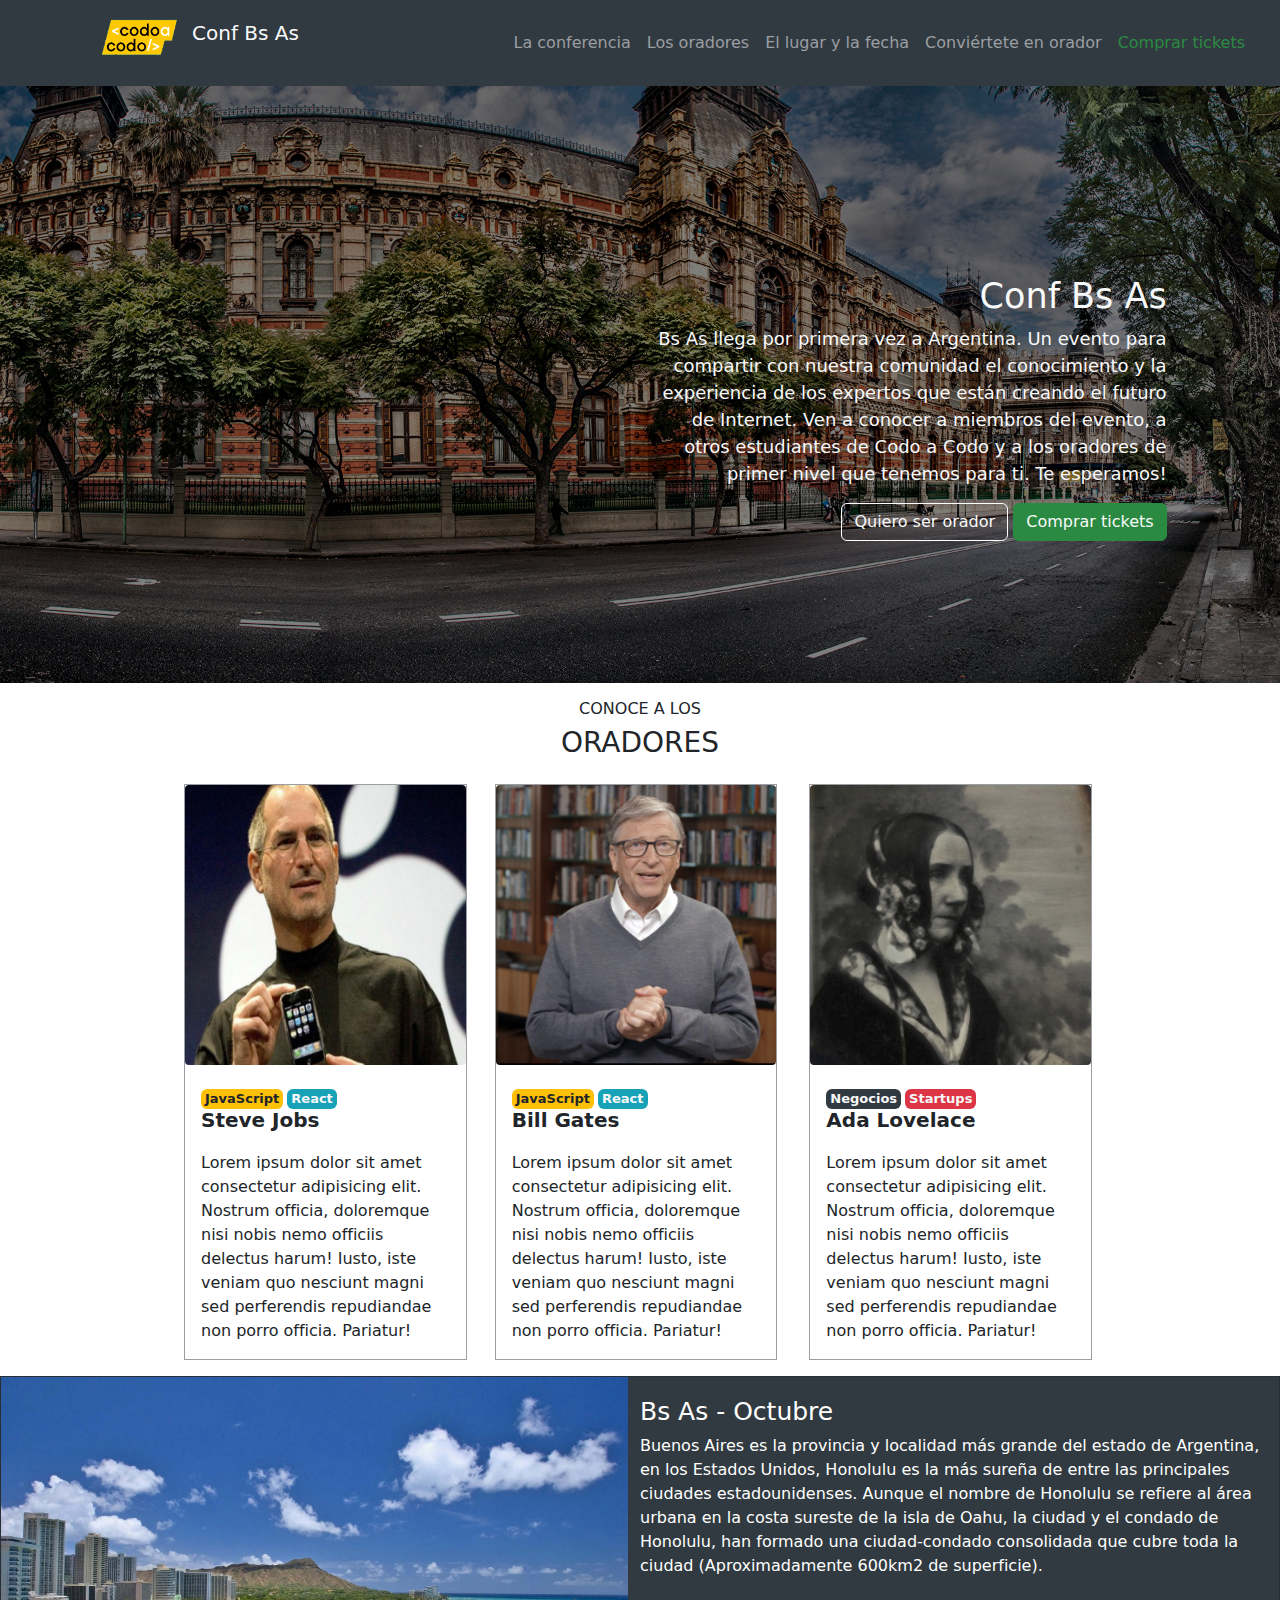
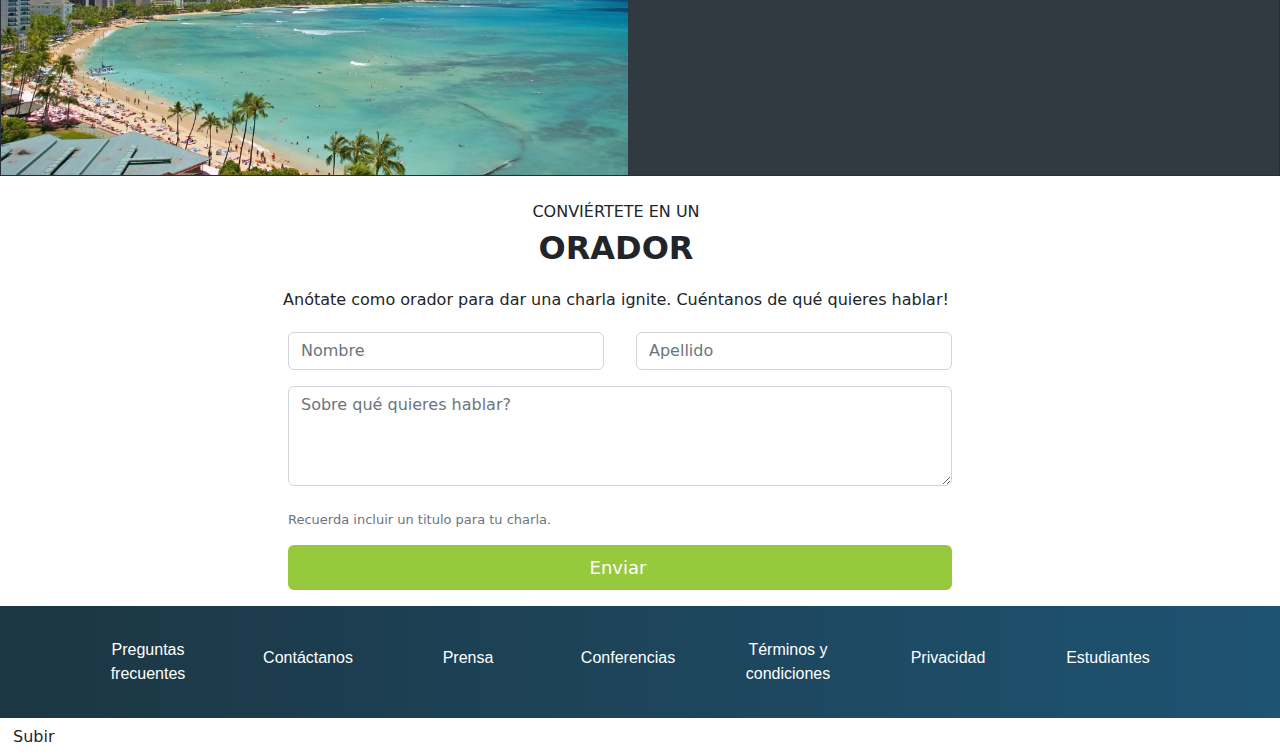
==== commit 8e967055: "Se añadieron actualizaciones al trabajo práctico." ====
--- a/index.html
+++ b/index.html
@@ -1,192 +1,193 @@
-<!DOCTYPE html>
-<html lang="es">
-  <head>
-    <meta charset="UTF-8">
-    <meta http-equiv="X-UA-Compatible" content="IE=edge">
-    <meta name="Descripcion" content="Trabajo integrador">
-    <meta name="viewport" content="width=device-width, initial-scale=1.0">
-    <link rel="stylesheet" href="./scss/custom.css">
-    <link rel="preconnect" href="https://fonts.googleapis.com">
-    <link rel="preconnect" href="https://fonts.gstatic.com" crossorigin>
-    <link href="https://fonts.googleapis.com/css2?family=Oswald:wght@300&family=Poppins:wght@500&family=Roboto:wght@300&family=Scada&display=swap" rel="stylesheet">
-    <title>Integrador</title>
-  </head>
-  <body class="body">
-    <script src="/lib/bootstrap/dist/js/bootstrap.min.js"></script>
-    <div class="menu">
-      <!-- SECCION "NAVBAR" -->
-      <nav class="navbar position-relative navbar-expand-lg">
-        <div class="container-fluid">
-          <img id="logonav" class="logo postition-absolute" src="./assets/img/codoacodo.png" alt="logo de codo a codo">
-          <a id="inicio_conf" class="navbar-brand text-light ps-50px" href="#secmain">Conf Bs As</a>
-          <button class="navbar-toggler" type="button" data-bs-toggle="collapse" data-bs-target="#navbarNavAltMarkup" aria-controls="navbarNavAltMarkup" aria-expanded="false" aria-label="Toggle navigation">
-            <span class="navbar-toggler-icon"></span>
-          </button>
-          <div class="collapse navbar-collapse" id="navbarNavAltMarkup">
-            <div class="navbar-nav fs-6">
-              <a id="la_conf" class="nav-link" aria-current="page" href="#secmain">La conferencia</a>
-              <a id="los_oradores" class="nav-link" href="#oradores">Los oradores</a>
-              <a id="el_lyf" class="nav-link" href="#lugyfec">El lugar y la fecha</a>
-              <a id="conv_en_orador" class="nav-link" href="#conv_orador">Conviértete en orador</a>
-              <a id="link_comp_tickets" class="nav-link" href="#">Comprar tickets</a>
-            </div>
-          </div>  
-        </div>     
-      </nav>
-    </div>
-    <!-- SECCION PRINCIPAL "CONF BS AS" -->
-    <section id="secmain" class="seccionprincipal position-relative">
-      <div class="body-background img-fluid" style="background-image: url('./assets/img/ba1.jpg'); height: 597px; background-position: bottom; background-size: cover; position: relative;">
-        <div class="mascara postition-absolute" style="background-color: rgba(0, 0, 0, 0.5); height: 597px; background-position: center; background-size: cover;">
-            <div class="cont_flex postition-absolute text-light text-end bottom-30">
-              <h1 class="main">
-                Conf Bs As
-              </h1>
-              <p class="mainconf">
-                Bs As llega por primera vez a Argentina. Un evento para compartir con nuestra comunidad el  conocimiento y la experiencia de los expertos que están creando el futuro de Internet. Ven a conocer a miembros del evento, a otros estudiantes de Codo a Codo y a los oradores de primer nivel  que tenemos para ti. Te esperamos!
-              </p>
-              <div class="botones">
-                <a id="btn_conv_orador" class="btn link-light" style="border-color: white;" href="#conv_orador" role="button">Quiero ser orador</a>
-                <a class="btn btn-primary link-light" href="#" role="button">Comprar tickets</a>
-              </div>
-            </div>
-        </div>
-      </div>
-    </section>
-    <!-- SECCION "ORADORES" -->
-    <div id="oradores" class="oradores container-fluid position-relative">
-      <div class="text-center p-3 postition-absolute">
-        <h3 class="fs-6">
-          CONOCE A LOS
-        </h3>
-        <h3 class="fs-3 pt-0">
-          ORADORES
-        </h3>
-      </div>
-      <div id="row_cards" class="row postition-absolute">
-        <div id="col_steve" class="col mb-3">
-          <div class="card1 border border-success">
-            <img src="./assets/img/steve1.jpg" class="img-fluid rounded-1 d-flex justify-content-center" alt="steve_jobs">
-            <div class="d-flex pt-3" style="font-size: small; margin-bottom: -20px;">
-              <p class="ms-3 me-1 mt-2 px-3 bg-warning rounded-2 pe-1 ps-1 fw-bold">
-                JavaScript
-              </p>
-              <p class="mt-2 px-3 bg-info rounded-2 pe-1 ps-1 fw-bold text-light">
-                React
-              </p>
-            </div>
-            <p class="px-3 fw-semibold fs-5">
-              Steve Jobs
-            </p>
-            <p id="texto_steve" class="px-3">Lorem ipsum dolor sit amet consectetur adipisicing elit. Nostrum officia, doloremque nisi nobis nemo officiis delectus harum! Iusto, iste veniam quo nesciunt magni sed perferendis repudiandae non porro officia. Pariatur!
-            </p>
-          </div> 
-        </div>
-        <div class="col px-3 mb-3">
-          <div class="card2 border border-success">
-            <img src="./assets/img/bill.jpg" class="img-fluid rounded-1 d-flex justify-content-center" alt="bill">
-            <div class="d-flex pt-3" style="font-size: small; margin-bottom: -20px;">
-              <p class="ms-3 me-1 mt-2 px-3 bg-warning rounded-2 pe-1 ps-1 fw-bold">
-                JavaScript
-              </p>
-              <p class="mt-2 px-3 bg-info rounded-2 pe-1 ps-1 fw-bold text-light">
-                React
-              </p>
-            </div>
-            <p class="px-3 fw-semibold fs-5">
-              Bill Gates
-            </p>
-            <p id="texto_bill" class="px-3">Lorem ipsum dolor sit amet consectetur adipisicing elit. Nostrum officia, doloremque nisi nobis nemo officiis delectus harum! Iusto, iste veniam quo nesciunt magni sed perferendis repudiandae non porro officia. Pariatur!
-            </p>
-          </div>
-        </div>
-        <div class="col px-3 mb-3">
-          <div class="card3 border border-success">
-            <img src="./assets/img/ada.jpeg" class="img-fluid rounded-1 d-flex justify-content-center" alt="ada_lovelace">
-            <div class="d-flex pt-3" style="font-size: small; margin-bottom: -20px;">
-              <p class="ms-3 me-1 mt-2 px-3 bg-secondary rounded-2 pe-1 ps-1 fw-bold text-light">
-                Negocios
-              </p>
-              <p class="mt-2 px-3 bg-danger rounded-2 pe-1 ps-1 fw-bold text-light">
-                Startups
-              </p>
-            </div>
-            <p class="px-3 fw-semibold fs-5">
-              Ada Lovelace
-            </p>
-            <p id="texto_ada" class="px-3">Lorem ipsum dolor sit amet consectetur adipisicing elit. Nostrum officia, doloremque nisi nobis nemo officiis delectus harum! Iusto, iste veniam quo nesciunt magni sed perferendis repudiandae non porro officia. Pariatur!
-            </p>
-          </div> 
-        </div>
-      </div>
-    </div>
-    <!-- SECCION "EL LUGAR Y LA FECHA" -->
-    <div id="lugyfec" class="lugaryfecha position-relative p-0">
-      <div class="card postition-absolute text-bg-secondary mb-3 mx-0 rounded-0">
-        <div id="row_lyf" class="row w-100 mx-0 p-0 d-flex">
-          <div class="col p-0 m-0">
-            <img id="honolulu" class="honolulu img-fluid mx-0 w-100" src="./assets/img/honolulu.jpg" alt="honolulu">
-          </div>
-          <div id="col_texto_lyf" class="col text-start border-top border-secondary d-flex">
-            <p class="titulolyf mb-1 postition-absolute">
-              Bs As - Octubre
-            </p>
-            <p>
-              Buenos Aires es la provincia y localidad más grande del estado de Argentina, en los Estados Unidos, Honolulu es la más sureña de entre las principales ciudades estadounidenses. Aunque el nombre de Honolulu se refiere al área urbana en la costa sureste de la isla de Oahu, la ciudad y el condado de Honolulu, han formado una ciudad-condado consolidada que cubre toda la ciudad (Aproximadamente 600km2 de superficie).
-            </p>  
-          </div>
-        </div>
-      </div>
-    </div>
-    <!-- SECCION "CONVIERTETE EN ORADOR" -->
-    <div id="conv_orador">
-      <div id="texto_conv_orador" class="conv_orador text-center">
-        <p class="texto_convertirse fs-6 pt-2">CONVIÉRTETE EN UN<br><span class="texto_orador fs-2 fw-semibold">ORADOR</span></p>
-        <p class="texto_mensaje">Anótate como orador para dar una <span class="texto_dotted">charla ignite</span>. Cuéntanos de qué quieres hablar!</p>
-      </div>
-      <div id="row_conv_orador" class="row container-fluid">
-        <div id="form_conv_orador_flex" class="form-floating">
-          <div class="col pt-1 pe-3">
-            <input type="text" class="form-control" placeholder="Nombre" aria-label="Nombre">
-          </div>
-          <div class="col pt-1 ps-3">
-            <input type="text" class="form-control" placeholder="Apellido" aria-label="Apellido">
-          </div>
-        </div> 
-        <div>
-          <textarea class="form-control" placeholder="Sobre qué quieres hablar?" id="floatingTextarea2" style="height: 100px"></textarea>
-          <label for="floatingTextarea2" class="textarea text-muted"></label>
-          <p class="recordatorio text-muted">Recuerda incluir un titulo para tu charla.</p>
-          <input id="enviar" class="btn" type="submit" value="Enviar">
-        </div>
-      </div>
-    </div>
-    <!-- SECCION "FOOTER" -->
-    <div id="secfooter" class="secfooter">
-      <footer id="footer" class="card-footer mt-3 text-center">
-        <div id="row_footer_flex" class="row w-100">
-          <div class="col">
-            <a id="preguntasfrec" href="#" class="enlace">Preguntas frecuentes</a>
-          </div>
-          <div class="col pt-2">
-            <a id="contactanos" href="#" class="enlace">Contáctanos</a>
-          </div>
-          <div class="col pt-2">
-            <a id="prensa" href="#" class="enlace">Prensa</a>
-          </div>
-          <div class="col pt-2">
-            <a id="conferencias" href="#" class="enlace">Conferencias</a>
-          </div>
-          <div class="col">
-            <a id="termycond" href="#" class="enlace">Términos y condiciones</a>
-          </div>
-          <div class="col pt-2">
-            <a id="privacidad" href="#" class="enlace">Privacidad</a>
-          </div>
-          <div class="col pt-2">
-            <a id="estudiantes" href="#" class="enlace">Estudiantes</a>
-          </div>
-        </div>
-      </footer>
-    </div>
+<!DOCTYPE html>
+<html lang="es">
+  <head>
+    <meta charset="UTF-8">
+    <meta http-equiv="X-UA-Compatible" content="IE=edge">
+    <meta name="Descripcion" content="Trabajo integrador">
+    <meta name="viewport" content="width=device-width, initial-scale=1.0">
+    <link rel="stylesheet" href="./scss/custom.css">
+    <link rel="preconnect" href="https://fonts.googleapis.com">
+    <link rel="preconnect" href="https://fonts.gstatic.com" crossorigin>
+    <link href="https://fonts.googleapis.com/css2?family=Oswald:wght@300&family=Poppins:wght@500&family=Roboto:wght@300&family=Scada&display=swap" rel="stylesheet">
+    <title>Integrador</title>
+  </head>
+  <body class="body">
+    <script src="/lib/bootstrap/dist/js/bootstrap.min.js"></script>
+    <div class="menu">
+      <!-- SECCION "NAVBAR" -->
+      <nav class="navbar position-relative navbar-expand-lg">
+        <div class="container-fluid">
+          <img id="logonav" class="logo postition-absolute" src="./assets/img/codoacodo.png" alt="logo de codo a codo">
+          <a id="inicio_conf" class="navbar-brand text-light ps-50px" href="#secmain">Conf Bs As</a>
+          <button class="navbar-toggler" type="button" data-bs-toggle="collapse" data-bs-target="#navbarNavAltMarkup" aria-controls="navbarNavAltMarkup" aria-expanded="false" aria-label="Toggle navigation">
+            <span class="navbar-toggler-icon"></span>
+          </button>
+          <div class="collapse navbar-collapse" id="navbarNavAltMarkup">
+            <div class="navbar-nav fs-6">
+              <a id="la_conf" class="nav-link" aria-current="page" href="#secmain">La conferencia</a>
+              <a id="los_oradores" class="nav-link" href="#oradores">Los oradores</a>
+              <a id="el_lyf" class="nav-link" href="#lugyfec">El lugar y la fecha</a>
+              <a id="conv_en_orador" class="nav-link" href="#conv_orador">Conviértete en orador</a>
+              <a id="link_comp_tickets" class="nav-link" href="/compra_tickets.html" target="_blank">Comprar tickets</a>
+            </div>
+          </div>  
+        </div>     
+      </nav>
+    </div>
+    <!-- SECCION PRINCIPAL "CONF BS AS" -->
+    <section id="secmain" class="seccionprincipal position-relative">
+      <div class="body-background img-fluid" style="background-image: url('./assets/img/ba1.jpg'); height: 597px; background-position: bottom; background-size: cover; position: relative;">
+        <div class="mascara postition-absolute" style="background-color: rgba(0, 0, 0, 0.5); height: 597px; background-position: center; background-size: cover;">
+            <div class="cont_flex postition-absolute text-light text-end bottom-30">
+              <h1 class="main">
+                Conf Bs As
+              </h1>
+              <p class="mainconf">
+                Bs As llega por primera vez a Argentina. Un evento para compartir con nuestra comunidad el  conocimiento y la experiencia de los expertos que están creando el futuro de Internet. Ven a conocer a miembros del evento, a otros estudiantes de Codo a Codo y a los oradores de primer nivel  que tenemos para ti. Te esperamos!
+              </p>
+              <div class="botones">
+                <a id="btn_conv_orador" class="btn link-light" style="border-color: white;" href="#conv_orador" role="button">Quiero ser orador</a>
+                <a class="btn btn-primary link-light" href="/compra_tickets.html" target="_blank" role="button">Comprar tickets</a>
+              </div>
+            </div>
+        </div>
+      </div>
+    </section>
+    <!-- SECCION "ORADORES" -->
+    <div id="oradores" class="oradores container-fluid position-relative">
+      <div class="text-center p-3 postition-absolute">
+        <h3 class="fs-6">
+          CONOCE A LOS
+        </h3>
+        <h3 class="fs-3 pt-0">
+          ORADORES
+        </h3>
+      </div>
+      <div id="row_cards" class="row postition-absolute">
+        <div id="col_steve" class="col mb-3">
+          <div class="card1 border border-success">
+            <img src="./assets/img/steve1.jpg" class="img-fluid rounded-1 d-flex justify-content-center" alt="steve_jobs">
+            <div class="d-flex pt-3" style="font-size: small; margin-bottom: -20px;">
+              <p class="ms-3 me-1 mt-2 px-3 bg-warning rounded-2 pe-1 ps-1 fw-bold">
+                JavaScript
+              </p>
+              <p class="mt-2 px-3 bg-info rounded-2 pe-1 ps-1 fw-bold text-light">
+                React
+              </p>
+            </div>
+            <p class="px-3 fw-semibold fs-5">
+              Steve Jobs
+            </p>
+            <p id="texto_steve" class="px-3">Lorem ipsum dolor sit amet consectetur adipisicing elit. Nostrum officia, doloremque nisi nobis nemo officiis delectus harum! Iusto, iste veniam quo nesciunt magni sed perferendis repudiandae non porro officia. Pariatur!
+            </p>
+          </div> 
+        </div>
+        <div class="col px-3 mb-3">
+          <div class="card2 border border-success">
+            <img src="./assets/img/bill.jpg" class="img-fluid rounded-1 d-flex justify-content-center" alt="bill">
+            <div class="d-flex pt-3" style="font-size: small; margin-bottom: -20px;">
+              <p class="ms-3 me-1 mt-2 px-3 bg-warning rounded-2 pe-1 ps-1 fw-bold">
+                JavaScript
+              </p>
+              <p class="mt-2 px-3 bg-info rounded-2 pe-1 ps-1 fw-bold text-light">
+                React
+              </p>
+            </div>
+            <p class="px-3 fw-semibold fs-5">
+              Bill Gates
+            </p>
+            <p id="texto_bill" class="px-3">Lorem ipsum dolor sit amet consectetur adipisicing elit. Nostrum officia, doloremque nisi nobis nemo officiis delectus harum! Iusto, iste veniam quo nesciunt magni sed perferendis repudiandae non porro officia. Pariatur!
+            </p>
+          </div>
+        </div>
+        <div class="col px-3 mb-3">
+          <div class="card3 border border-success">
+            <img src="./assets/img/ada.jpeg" class="img-fluid rounded-1 d-flex justify-content-center" alt="ada_lovelace">
+            <div class="d-flex pt-3" style="font-size: small; margin-bottom: -20px;">
+              <p class="ms-3 me-1 mt-2 px-3 bg-secondary rounded-2 pe-1 ps-1 fw-bold text-light">
+                Negocios
+              </p>
+              <p class="mt-2 px-3 bg-danger rounded-2 pe-1 ps-1 fw-bold text-light">
+                Startups
+              </p>
+            </div>
+            <p class="px-3 fw-semibold fs-5">
+              Ada Lovelace
+            </p>
+            <p id="texto_ada" class="px-3">Lorem ipsum dolor sit amet consectetur adipisicing elit. Nostrum officia, doloremque nisi nobis nemo officiis delectus harum! Iusto, iste veniam quo nesciunt magni sed perferendis repudiandae non porro officia. Pariatur!
+            </p>
+          </div> 
+        </div>
+      </div>
+    </div>
+    <!-- SECCION "EL LUGAR Y LA FECHA" -->
+    <div id="lugyfec" class="lugaryfecha position-relative p-0">
+      <div class="card postition-absolute text-bg-secondary mb-3 mx-0 rounded-0">
+        <div id="row_lyf" class="row w-100 mx-0 p-0 d-flex">
+          <div class="col p-0 m-0">
+            <img id="honolulu" class="honolulu img-fluid mx-0 w-100" src="./assets/img/honolulu.jpg" alt="honolulu">
+          </div>
+          <div id="col_texto_lyf" class="col text-start border-top border-secondary d-flex">
+            <p class="titulolyf mb-1 postition-absolute">
+              Bs As - Octubre
+            </p>
+            <p>
+              Buenos Aires es la provincia y localidad más grande del estado de Argentina, en los Estados Unidos, Honolulu es la más sureña de entre las principales ciudades estadounidenses. Aunque el nombre de Honolulu se refiere al área urbana en la costa sureste de la isla de Oahu, la ciudad y el condado de Honolulu, han formado una ciudad-condado consolidada que cubre toda la ciudad (Aproximadamente 600km2 de superficie).
+            </p>  
+          </div>
+        </div>
+      </div>
+    </div>
+    <!-- SECCION "CONVIERTETE EN ORADOR" -->
+    <div id="conv_orador">
+      <div id="texto_conv_orador" class="conv_orador text-center">
+        <p class="texto_convertirse fs-6 pt-2">CONVIÉRTETE EN UN<br><span class="texto_orador fs-2 fw-semibold">ORADOR</span></p>
+        <p class="texto_mensaje">Anótate como orador para dar una <span class="texto_dotted">charla ignite</span>. Cuéntanos de qué quieres hablar!</p>
+      </div>
+      <div id="row_conv_orador" class="row container-fluid">
+        <div id="form_conv_orador_flex" class="form-floating">
+          <div class="col pt-1 pe-3">
+            <input type="text" class="form-control" placeholder="Nombre" aria-label="Nombre">
+          </div>
+          <div class="col pt-1 ps-3">
+            <input type="text" class="form-control" placeholder="Apellido" aria-label="Apellido">
+          </div>
+        </div> 
+        <div>
+          <textarea class="form-control" placeholder="Sobre qué quieres hablar?" id="floatingTextarea2" style="height: 100px"></textarea>
+          <label for="floatingTextarea2" class="textarea text-muted"></label>
+          <p class="recordatorio text-muted">Recuerda incluir un titulo para tu charla.</p>
+          <input id="enviar" class="btn" type="submit" value="Enviar">
+        </div>
+      </div>
+    </div>
+    <!-- SECCION "FOOTER" -->
+    <div id="secfooter" class="secfooter">
+      <footer id="footer" class="card-footer mt-3 text-center">
+        <div id="row_footer_flex" class="row w-100">
+          <div class="col">
+            <a id="preguntasfrec" href="#" class="enlace">Preguntas frecuentes</a>
+          </div>
+          <div class="col pt-2">
+            <a id="contactanos" href="#" class="enlace">Contáctanos</a>
+          </div>
+          <div class="col pt-2">
+            <a id="prensa" href="#" class="enlace">Prensa</a>
+          </div>
+          <div class="col pt-2">
+            <a id="conferencias" href="#" class="enlace">Conferencias</a>
+          </div>
+          <div class="col">
+            <a id="termycond" href="#" class="enlace">Términos y condiciones</a>
+          </div>
+          <div class="col pt-2">
+            <a id="privacidad" href="#" class="enlace">Privacidad</a>
+          </div>
+          <div class="col pt-2">
+            <a id="estudiantes" href="#" class="enlace">Estudiantes</a>
+          </div>
+        </div>
+      </footer>
+    </div>
+    <a href="/index.html" class="btn" id="subir">Subir</a>
   </body>--- a/scss/custom.css
+++ b/scss/custom.css
@@ -61,6 +61,12 @@
 /* SECCION ORADORES */
 div.cont_flex_oradores {
   display: flex;
+}
+
+#row_cards {
+  display: flex;
+  margin-right: 10rem;
+  margin-left: 10rem;
 }
 
 h1.main, .main.h1 {
@@ -184,6 +190,7 @@
     width: auto;
     height: auto;
     flex-direction: column;
+    margin: 0;
   }
   #texto_steve, #texto_bill, #texto_ada {
     font-size: x-large;
@@ -253,6 +260,7 @@
     width: auto;
     height: auto;
     flex-direction: column;
+    margin: 0;
   }
   #texto_steve, #texto_bill, #texto_ada {
     font-size: x-large;
@@ -11664,4 +11672,4 @@
   .d-print-none {
     display: none !important;
   }
-}/*# sourceMappingURL=custom.css.map */+}/*# sourceMappingURL=custom.css.map */
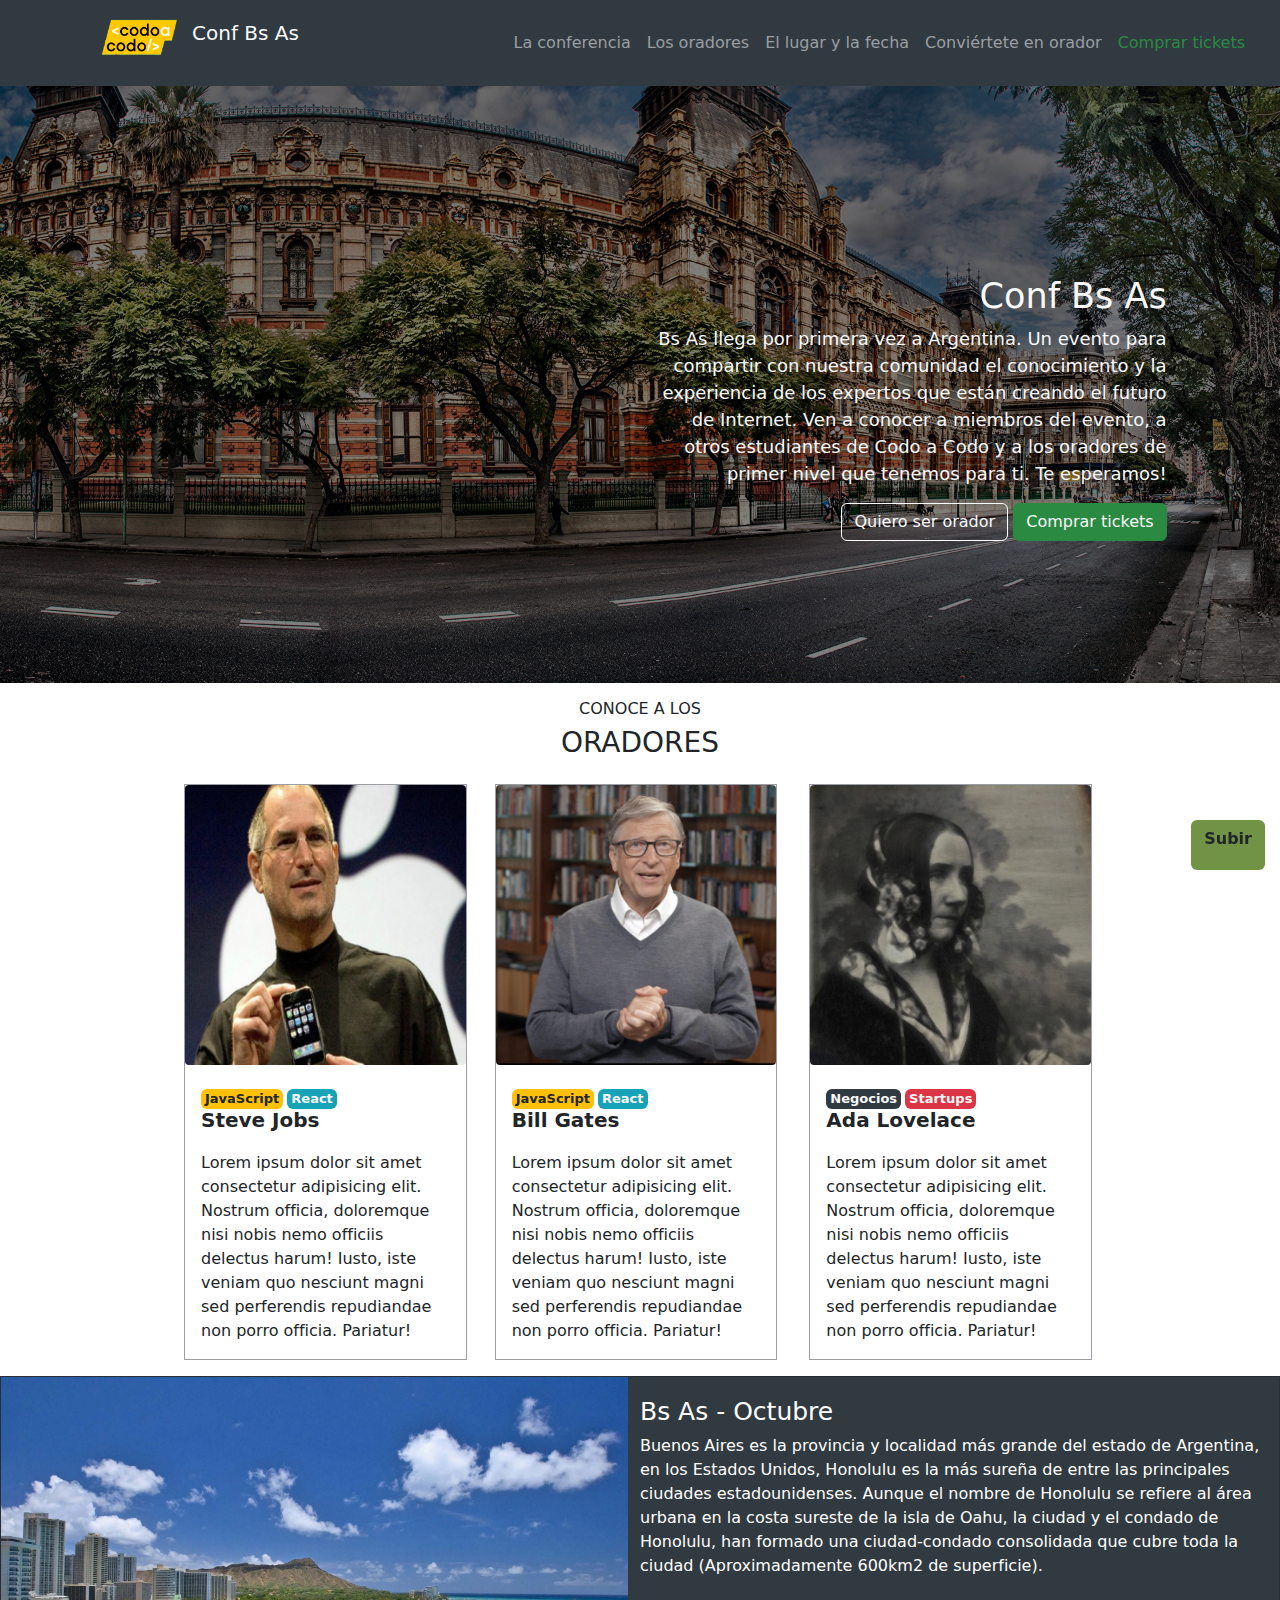
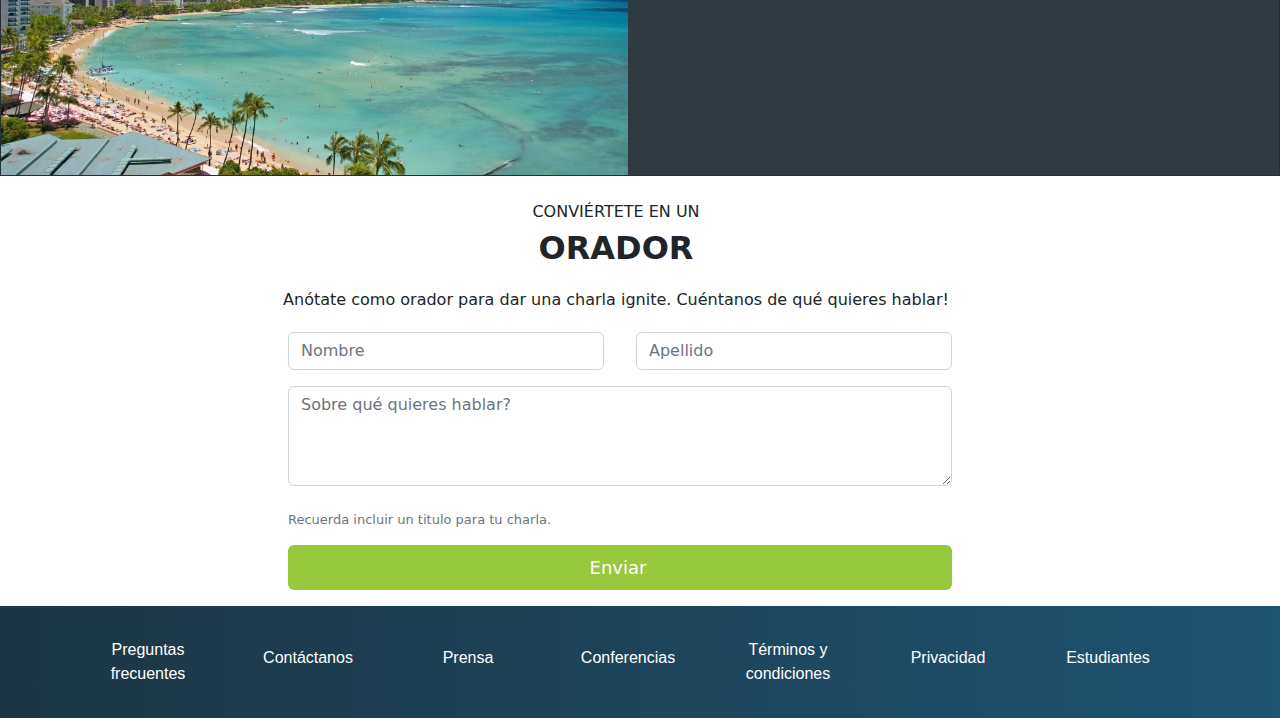
==== commit fd70b53b: "Se agregó un botón para ir al principio del sitio." ====
--- a/index.html
+++ b/index.html
@@ -189,5 +189,5 @@
         </div>
       </footer>
     </div>
-    <a href="/index.html" class="btn" id="subir">Subir</a>
-  </body>+    <a href="#secmain" class="btn" id="subir">Subir</a>
+  </body>
--- a/scss/custom.css
+++ b/scss/custom.css
@@ -8,13 +8,33 @@
   padding-right: 0;
 }
 
+#subir {
+  text-align: center;
+  font-weight: bolder;
+  background-color: #719346;
+  position: fixed;
+  bottom: 30px;
+  display: block;
+  height: 50px;
+  right: 15px;
+  width: auto;
+}
+
 .navbar {
   background: #313a40;
   width: auto;
 }
 
-#la_conf:hover, #los_oradores:hover, #el_lyf:hover, #conv_en_orador:hover, #link_comp_tickets:hover {
+#la_conf:hover, #los_oradores:hover, #el_lyf:hover, #conv_en_orador:hover {
   color: white;
+}
+
+#link_comp_tickets:hover {
+  color: #93cb3e;
+}
+
+#link_comp_tickets:active {
+  color: #719346;
 }
 
 #la_conf, #los_oradores, #el_lyf, #conv_en_orador {
@@ -59,14 +79,14 @@
 }
 
 /* SECCION ORADORES */
-div.cont_flex_oradores {
-  display: flex;
-}
-
 #row_cards {
   display: flex;
   margin-right: 10rem;
   margin-left: 10rem;
+}
+
+div.cont_flex_oradores {
+  display: flex;
 }
 
 h1.main, .main.h1 {
@@ -163,6 +183,88 @@
   text-decoration: none;
   font-family: "Segoe UI", Tahoma, Geneva, Verdana, sans-serif;
   color: white;
+}
+
+/* PAGINA DE COMPRA DE TICKETS */
+#card_group_compra {
+  padding-top: 2rem;
+  padding-right: 10rem;
+  padding-left: 10rem;
+}
+
+#container_estudiante {
+  padding-top: 1rem;
+}
+
+#card_estudiante {
+  border-radius: 0;
+  border-color: #4972a5;
+}
+
+#container_trainee {
+  padding-top: 1rem;
+}
+
+#card_trainee {
+  border-radius: 0;
+  border-color: #90b6ba;
+}
+
+#container_junior {
+  padding-top: 1rem;
+}
+
+#card_junior {
+  border-radius: 0;
+  border-color: #d5be7a;
+}
+
+#col_nombre, #col_cantidad {
+  padding-right: 0.5;
+  padding-left: 0;
+}
+
+#col_apellido, #col_categoria {
+  padding-right: 0;
+  padding-left: 0.5;
+}
+
+#row_resumen_total {
+  padding-top: 2rem;
+}
+
+#resumen_total {
+  background-color: #cce5ff;
+}
+
+#botones {
+  padding-top: 2rem;
+}
+
+#reset {
+  display: inline;
+  width: 100%;
+  background-color: #96c93e;
+}
+
+#col_boton_borrar {
+  padding-right: 0%;
+  padding-left: 0%;
+  margin-right: 0.8rem;
+  margin-left: 0%;
+}
+
+#resumen {
+  display: inline;
+  width: 100%;
+  background-color: #96c93e;
+}
+
+#col_boton_resumen {
+  padding-right: 0%;
+  padding-left: 0%;
+  margin-right: 0%;
+  margin-left: 0.8rem;
 }
 
 /* RESPONSIVE CELULARES */
@@ -2631,6 +2733,7 @@
      -moz-appearance: none;
           appearance: none;
   -webkit-print-color-adjust: exact;
+     color-adjust: exact;
           print-color-adjust: exact;
 }
 .form-check-input[type=checkbox] {
@@ -11672,4 +11775,4 @@
   .d-print-none {
     display: none !important;
   }
-}/*# sourceMappingURL=custom.css.map */
+}/*# sourceMappingURL=custom.css.map */